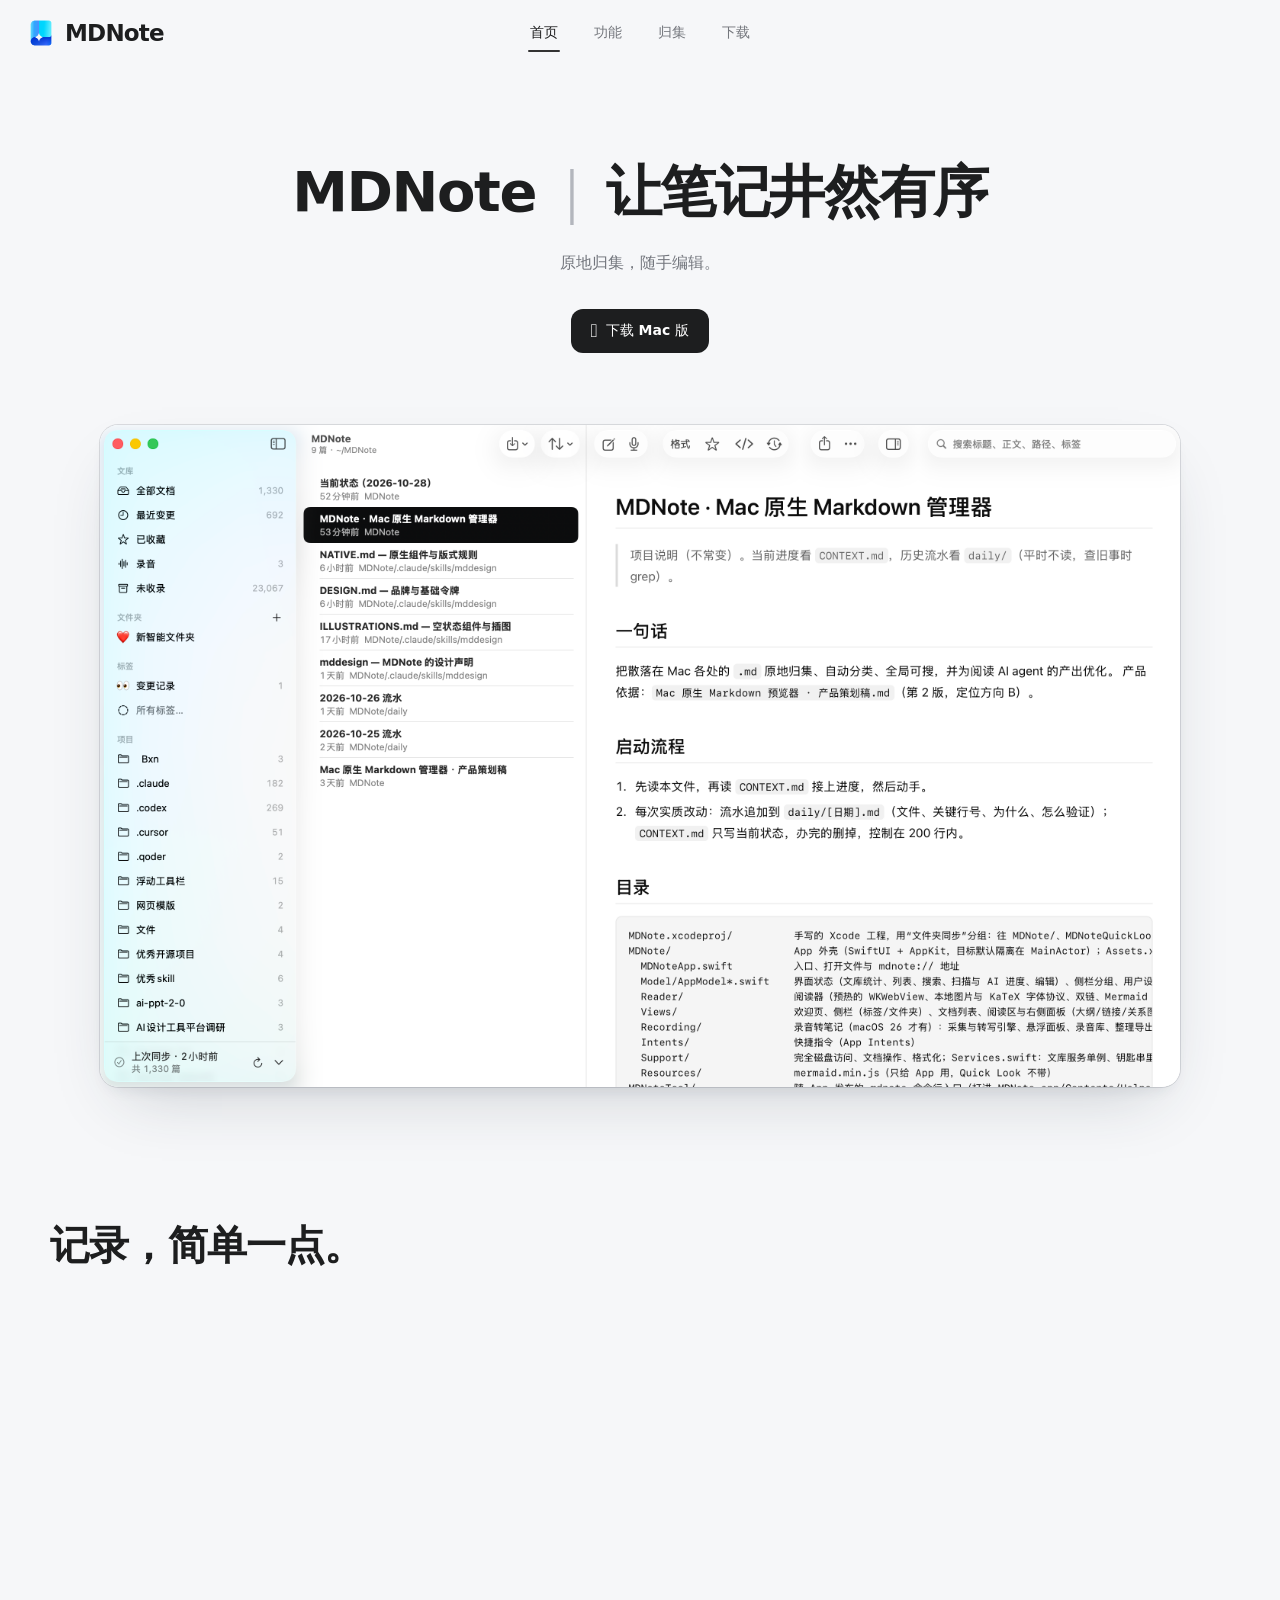
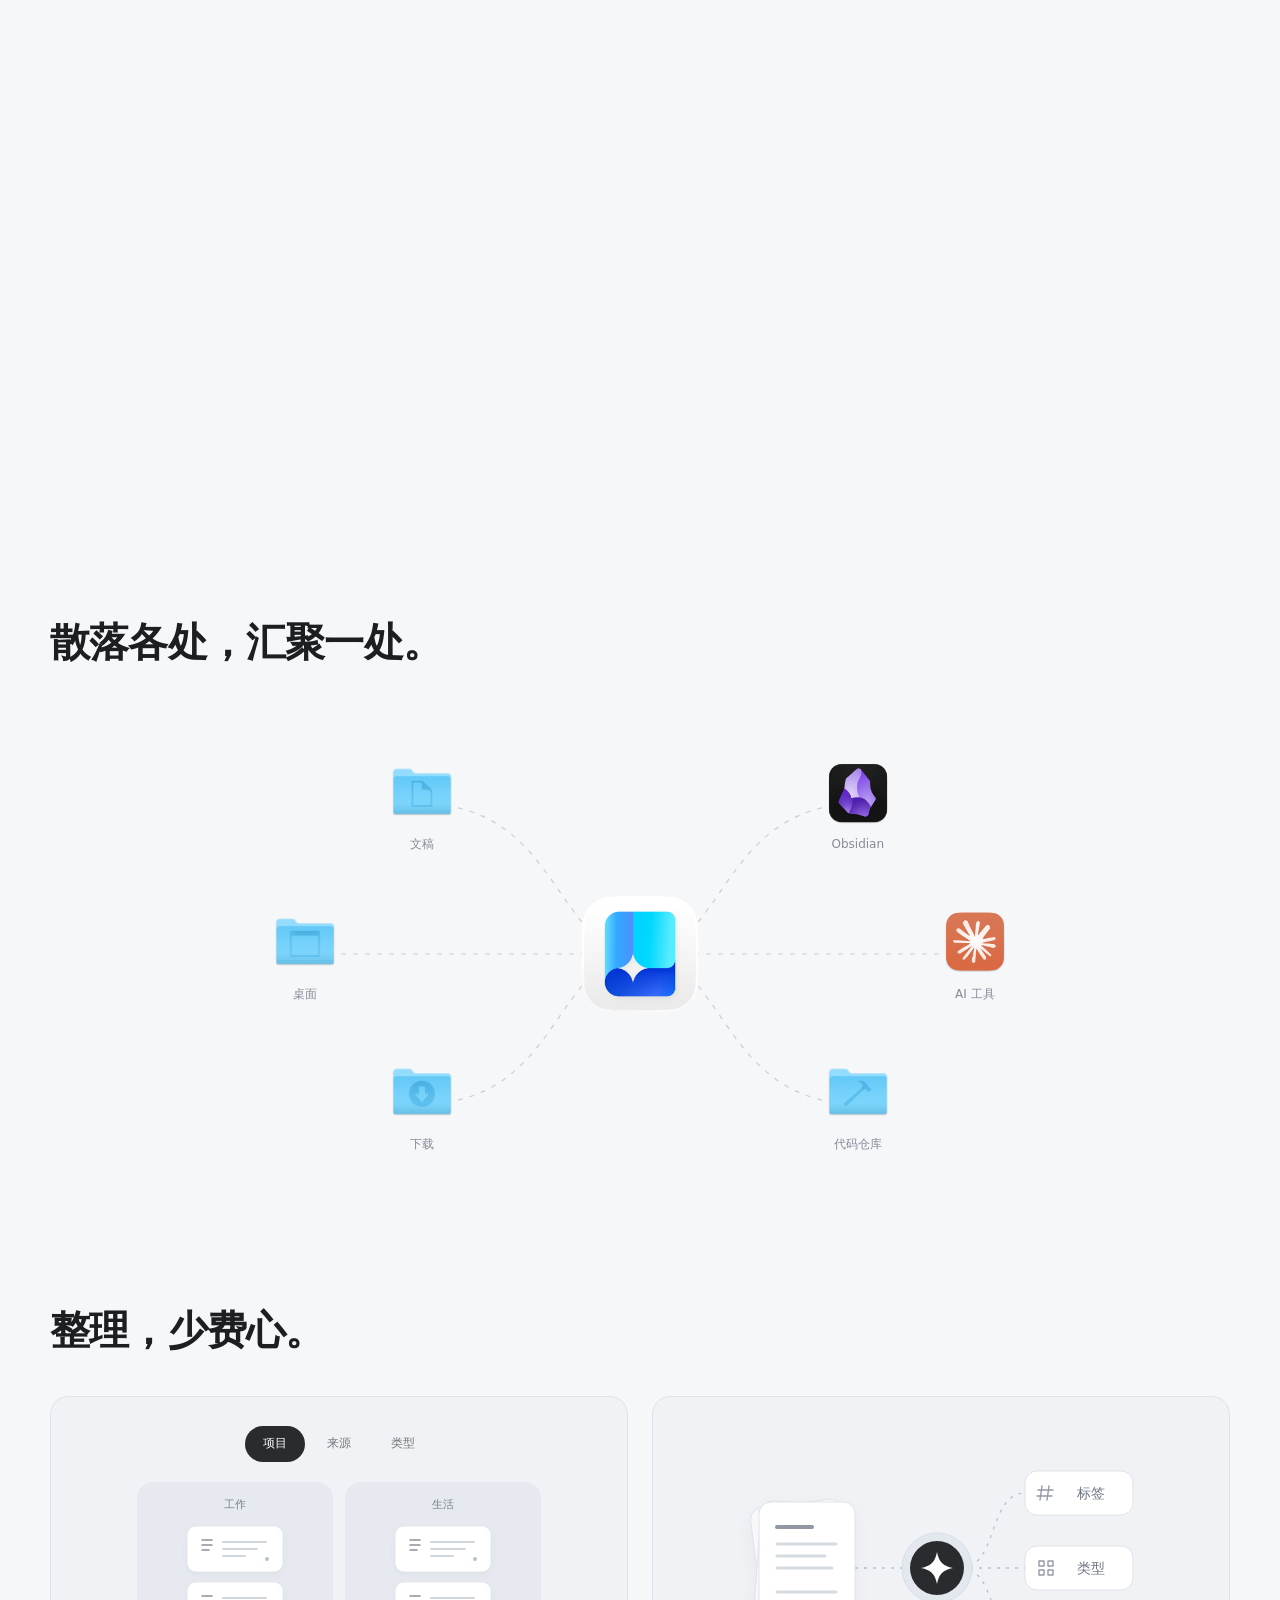
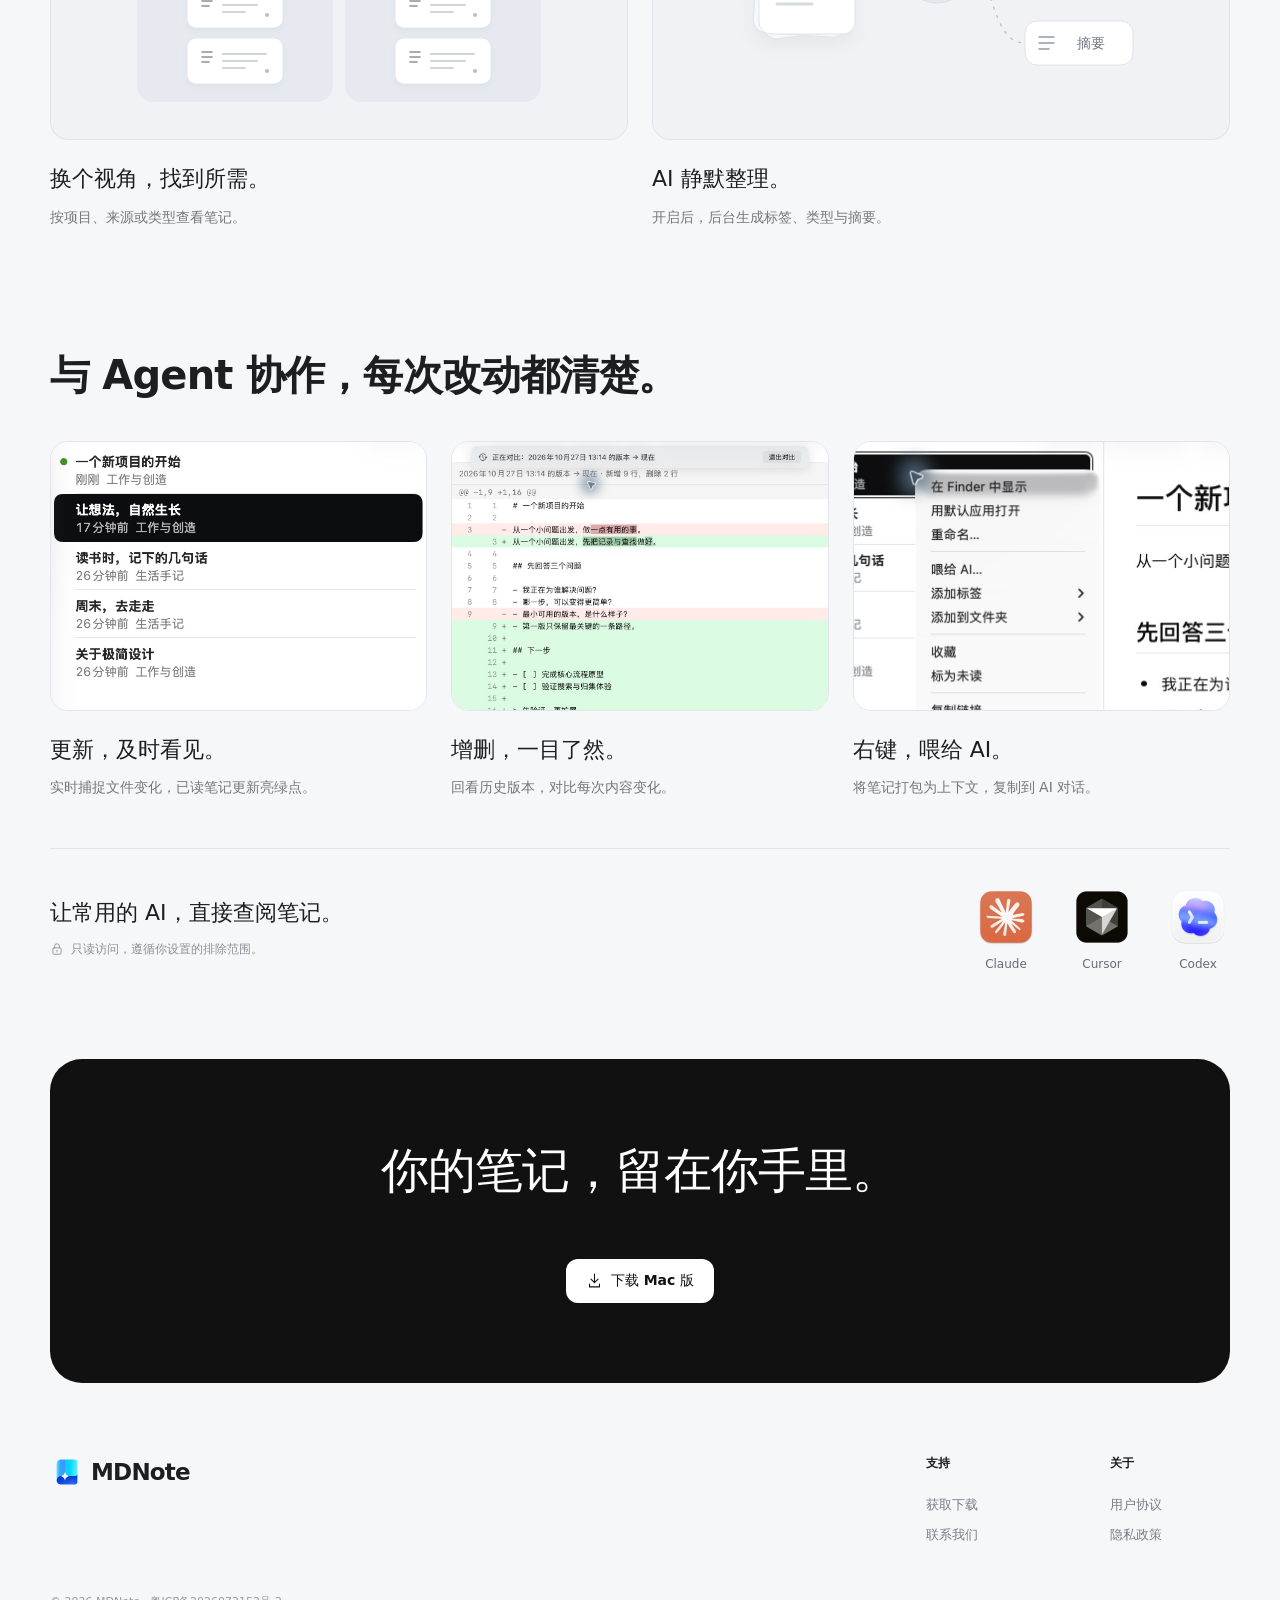
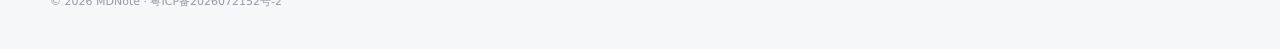
==== index.html @ d54c6c5c "MDNote 官网首版：mdnote.blinkwork.cn 线上文件存档 Co-Authored-By: Claude Opus 5.5 <noreply@anthropic.com>" ====
<!doctype html>
<html lang="zh-CN"><head><meta charset="UTF-8"><meta name="viewport" content="width=device-width, initial-scale=1"><meta name="description" content="为 Mac 而生的 Markdown 笔记。原地归集、直接编辑、本地搜索，让散落的想法在一起。"><meta name="theme-color" content="#fafaf9"><meta name="color-scheme" content="light"><meta property="og:title" content="MDNote — 让笔记井然有序"><meta property="og:description" content="为 Mac 而生的 Markdown 笔记。原地归集、直接编辑、本地搜索，让散落的想法在一起。"><meta property="og:type" content="website"><title>MDNote — 让笔记井然有序</title><link rel="icon" href="assets/logo.png" type="image/png"><link rel="stylesheet" href="styles.css"><script src="app.js" defer></script></head><body><a class="skip-link" href="#main">跳到主要内容</a><header class="header"><nav class="nav" aria-label="主导航"><a class="brand" href="index.html" aria-label="MDNote 首页"><img src="assets/logo.png" alt="" width="36" height="36"><span>MDNote</span></a><div class="nav-links" id="nav-links"><a href="index.html" aria-current="page">首页</a><a href="index.html#features">功能</a><a href="index.html#sources">归集</a><a href="download/index.html" >下载</a></div><div class="nav-end"><button class="menu-button" aria-label="打开导航" aria-expanded="false" aria-controls="nav-links"><svg class="icon " width="20" height="20" viewBox="0 0 24 24" fill="none" stroke="currentColor" stroke-width="1.5" stroke-linecap="round" stroke-linejoin="round" aria-hidden="true"><path d="M5 8h14M5 16h14"/></svg></button></div></nav></header><main id="main">
    <section class="hero">
      <div class="hero-inner">
        <h1><span class="hero-brand">MDNote</span><span class="hero-separator">｜</span><span class="hero-title-line">让笔记井然有序</span></h1>
        <p class="hero-description">原地归集，随手编辑。</p>
        <div class="hero-actions"><a class="button primary" href="download/index.html"><span class="apple-symbol" aria-hidden="true"></span>下载 Mac 版</a></div>
        <div class="demo-wrap" id="product-demo"><div class="app-capture"><img src="assets/screenshots/hero.png" width="2842" height="1742" alt="MDNote 真实应用界面：侧边文库、笔记列表与 Markdown 阅读视图" fetchpriority="high"></div></div>
      </div>
    </section>

    <section class="feature-story" id="features">
      <div class="wrap story-heading"><h2>记录，简单一点。</h2></div>
      <div class="story-pin" id="story-pin">
        <div class="story-stage wrap">
          <div class="story-aside"><div class="story-tabs" aria-label="功能展示">
            <button class="story-tab is-active" data-story="0" aria-pressed="true" aria-controls="story-panel-0"><span class="story-label">随手写，即刻成文</span><span class="story-description"><span>在阅读视图中直接编辑。</span></span></button><button class="story-tab " data-story="1" aria-pressed="false" aria-controls="story-panel-1"><span class="story-label">记得一点，就能找到</span><span class="story-description"><span>关键词与语义搜索，都在本机。</span></span></button><button class="story-tab " data-story="2" aria-pressed="false" aria-controls="story-panel-2"><span class="story-label">Markdown，自在切换</span><span class="story-description"><span>排版与源码，一键切换。</span></span></button>
          </div></div>
          <div class="story-canvas"><div class="story-strip"><div class="story-panel" id="story-panel-0" data-panel="0" role="group" aria-label="随手写，即刻成文示例"><div class="feature-capture capture-reading"><img src="assets/screenshots/reading.jpg" width="2640" height="1640" alt="MDNote 真实阅读与编辑界面，内容为展示笔记" loading="lazy" decoding="async"></div></div><div class="story-panel" id="story-panel-1" data-panel="1" role="group" aria-label="记得一点，就能找到示例"><div class="feature-capture capture-search"><img src="assets/screenshots/search.jpg" width="2640" height="1640" alt="MDNote 真实搜索界面，内容为展示笔记" loading="lazy" decoding="async"></div></div><div class="story-panel" id="story-panel-2" data-panel="2" role="group" aria-label="Markdown，自在切换示例"><div class="feature-capture capture-reading"><img src="assets/screenshots/source.jpg" width="2640" height="1640" alt="MDNote 真实 Markdown 源码界面，内容为展示笔记" loading="lazy" decoding="async"></div></div></div></div>
        </div>
      </div>
    </section>

    <section class="sources-section wrap" id="sources"><h2>散落各处，汇聚一处。</h2>
      <div class="source-map" role="img" aria-label="文稿、桌面、Obsidian 与 AI 工具中的 Markdown，原地归集到 MDNote">
        <svg viewBox="0 0 900 460" fill="none" aria-hidden="true"><g stroke="currentColor" stroke-width="1.2" stroke-dasharray="5 7"><path d="M232 80C370 80 365 230 450 230M232 380C370 380 365 230 450 230M115 230H450M668 80C530 80 535 230 450 230M668 380C530 380 535 230 450 230M785 230H450"/></g></svg>
        <div class="source-center"><img src="assets/app-icon.png" alt="" width="144" height="144"></div>
        <div class="source-node source-a"><div class="source-tile"><img src="assets/sources/documents.png" width="72" height="72" alt="" loading="lazy"></div><span>文稿</span></div>
        <div class="source-node source-b"><div class="source-tile"><img src="assets/sources/desktop.png" width="72" height="72" alt="" loading="lazy"></div><span>桌面</span></div>
        <div class="source-node source-c"><div class="source-tile"><img src="assets/sources/downloads.png" width="72" height="72" alt="" loading="lazy"></div><span>下载</span></div>
        <div class="source-node source-d"><div class="source-tile"><img src="assets/sources/obsidian.png" width="72" height="72" alt="" loading="lazy"></div><span>Obsidian</span></div>
        <div class="source-node source-e"><div class="source-tile"><img src="assets/sources/claude.png" width="72" height="72" alt="" loading="lazy"></div><span>AI 工具</span></div>
        <div class="source-node source-f"><div class="source-tile"><img src="assets/sources/repository.png" width="72" height="72" alt="" loading="lazy"></div><span>代码仓库</span></div>
      </div>
      <section class="organization-section" aria-labelledby="organization-heading">
        <h2 id="organization-heading">整理，少费心。</h2>
        <div class="organization">
        <article class="organization-item">
          <div class="organization-art view-art">
            <div class="view-switch" role="group" aria-label="切换笔记分类示意">
              <button type="button" data-note-view="project" aria-pressed="true" aria-controls="note-view-diagram">项目</button><button type="button" data-note-view="source" aria-pressed="false" aria-controls="note-view-diagram">来源</button><button type="button" data-note-view="type" aria-pressed="false" aria-controls="note-view-diagram">类型</button>
            </div>
            <svg id="note-view-diagram" viewBox="0 0 420 232" role="img" aria-label="同一组六篇笔记，按工作和生活两个项目归类">
              <g class="view-groups" data-groups="project"><rect x="8" y="4" width="196" height="220" rx="16"/><rect x="216" y="4" width="196" height="220" rx="16"/><text x="106" y="30">工作</text><text x="314" y="30">生活</text></g>
              <g class="view-groups" data-groups="source" hidden><rect x="8" y="4" width="128" height="220" rx="16"/><rect x="146" y="4" width="128" height="220" rx="16"/><rect x="284" y="4" width="128" height="220" rx="16"/><text x="72" y="30">文稿</text><text x="210" y="30">Obsidian</text><text x="348" y="30">AI 工具</text></g>
              <g class="view-groups" data-groups="type" hidden><rect x="8" y="4" width="404" height="66" rx="14"/><rect x="8" y="82" width="404" height="66" rx="14"/><rect x="8" y="160" width="404" height="66" rx="14"/><text x="60" y="43">笔记</text><text x="60" y="121">计划</text><text x="60" y="199">清单</text></g>
              <g class="view-note note-tone-0" style="transform:translate(58px,48px)"><rect class="note-paper" width="96" height="46" rx="9"/><path class="note-mark" d="M15 14h10m-10 5h10m-10 5h7"/><path class="note-ink" d="M36 16h43m-43 7h34m-34 7h22"/><circle class="note-dot" cx="80" cy="33" r="2"/></g><g class="view-note note-tone-1" style="transform:translate(58px,104px)"><rect class="note-paper" width="96" height="46" rx="9"/><path class="note-mark" d="M15 14h10m-10 5h10m-10 5h7"/><path class="note-ink" d="M36 16h43m-43 7h34m-34 7h22"/><circle class="note-dot" cx="80" cy="33" r="2"/></g><g class="view-note note-tone-2" style="transform:translate(58px,160px)"><rect class="note-paper" width="96" height="46" rx="9"/><path class="note-mark" d="M15 14h10m-10 5h10m-10 5h7"/><path class="note-ink" d="M36 16h43m-43 7h34m-34 7h22"/><circle class="note-dot" cx="80" cy="33" r="2"/></g><g class="view-note note-tone-0" style="transform:translate(266px,48px)"><rect class="note-paper" width="96" height="46" rx="9"/><path class="note-mark" d="M15 14h10m-10 5h10m-10 5h7"/><path class="note-ink" d="M36 16h43m-43 7h34m-34 7h22"/><circle class="note-dot" cx="80" cy="33" r="2"/></g><g class="view-note note-tone-1" style="transform:translate(266px,104px)"><rect class="note-paper" width="96" height="46" rx="9"/><path class="note-mark" d="M15 14h10m-10 5h10m-10 5h7"/><path class="note-ink" d="M36 16h43m-43 7h34m-34 7h22"/><circle class="note-dot" cx="80" cy="33" r="2"/></g><g class="view-note note-tone-2" style="transform:translate(266px,160px)"><rect class="note-paper" width="96" height="46" rx="9"/><path class="note-mark" d="M15 14h10m-10 5h10m-10 5h7"/><path class="note-ink" d="M36 16h43m-43 7h34m-34 7h22"/><circle class="note-dot" cx="80" cy="33" r="2"/></g>
            </svg>
          </div>
          <h3>换个视角，找到所需。</h3><p>按项目、来源或类型查看笔记。</p>
        </article>
        <article class="organization-item">
          <div class="organization-art sorting-art">
            <svg viewBox="0 0 420 280" role="img" aria-label="笔记经过 AI 整理，生成标签、类型和摘要的示意图">
              <g class="sorting-routes" fill="none"><path d="M124 140H182"/><path d="M230 140C267 140 257 65 294 65M230 140H294M230 140C267 140 257 215 294 215"/></g>
              <g class="sorting-paper"><rect class="paper-back" x="26" y="75" width="92" height="132" rx="12" transform="rotate(-7 72 141)"/><rect class="paper-back" x="26" y="75" width="92" height="132" rx="12" transform="rotate(4 72 141)"/><rect class="paper-front" x="28" y="74" width="96" height="132" rx="12"/><path class="paper-title" d="M46 99h35"/><path class="paper-lines" d="M46 116h59m-59 12h48m-48 12h55m-55 24h59m-59 12h35"/></g>
              <g class="sorting-engine"><circle class="engine-halo" cx="206" cy="140" r="35"/><circle cx="206" cy="140" r="27"/><path d="M206 124c2 10 6 14 16 16-10 2-14 6-16 16-2-10-6-14-16-16 10-2 14-6 16-16Z"/></g>
              <g class="sorting-result result-tags"><rect x="294" y="43" width="108" height="44" rx="12"/><path d="m311 58-2 14m9-14-2 14m-9-10h15m-16 6h15"/><text x="346" y="70">标签</text></g>
              <g class="sorting-result result-type"><rect x="294" y="118" width="108" height="44" rx="12"/><path d="M308 133h5v5h-5Zm9 0h5v5h-5Zm-9 9h5v5h-5Zm9 0h5v5h-5Z"/><text x="346" y="145">类型</text></g>
              <g class="sorting-result result-summary"><rect x="294" y="193" width="108" height="44" rx="12"/><path d="M308 209h15m-15 6h15m-15 6h10"/><text x="346" y="220">摘要</text></g>
            </svg>
          </div>
          <h3>AI 静默整理。</h3><p>开启后，后台生成标签、类型与摘要。</p>
        </article>
        </div>
      </section>
    </section>

    <section class="agent-section wrap" id="connections" aria-labelledby="agent-heading">
      <h2 id="agent-heading">与 Agent 协作，每次改动都清楚。</h2>
      <div class="agent-grid">
        <article><div class="agent-capture agent-updates"><img src="assets/screenshots/updates.jpg" width="2640" height="1640" alt="真实文库：更新的笔记旁显示绿色圆点" loading="lazy"></div><h3>更新，及时看见。</h3><p>实时捕捉文件变化，已读笔记更新亮绿点。</p></article>
        <article><div class="agent-capture agent-changes"><img src="assets/screenshots/changes.jpg" width="2640" height="1640" alt="真实历史对比：新增内容显示绿色，删除内容显示红色" loading="lazy"></div><h3>增删，一目了然。</h3><p>回看历史版本，对比每次内容变化。</p></article>
        <article><div class="agent-capture agent-feed"><img src="assets/screenshots/feed-menu.jpg" width="2640" height="1640" alt="真实笔记右键菜单中的喂给 AI 功能" loading="lazy"></div><h3>右键，喂给 AI。</h3><p>将笔记打包为上下文，复制到 AI 对话。</p></article>
      </div>
      <div class="ai-section">
        <div class="ai-copy"><h3>让常用的 AI，直接查阅笔记。</h3><span class="ai-scope"><svg class="icon " width="20" height="20" viewBox="0 0 24 24" fill="none" stroke="currentColor" stroke-width="1.5" stroke-linecap="round" stroke-linejoin="round" aria-hidden="true"><rect x="5" y="10" width="14" height="11" rx="2"/><path d="M8 10V7a4 4 0 0 1 8 0v3m-4 4v3"/></svg>只读访问，遵循你设置的排除范围。</span></div>
        <ul class="ai-apps" aria-label="支持连接的 AI 工具">
          <li><img src="assets/sources/claude.png" alt="" width="64" height="64" loading="lazy"><span>Claude</span></li>
          <li><img src="assets/sources/cursor.png" alt="" width="64" height="64" loading="lazy"><span>Cursor</span></li>
          <li><img src="assets/sources/codex.png" alt="" width="64" height="64" loading="lazy"><span>Codex</span></li>
        </ul>
      </div>
    </section>

    <section class="cta-section wrap"><div class="cta-card"><h2>你的笔记，留在你手里。</h2><div class="cta-actions"><a class="button light" href="download/index.html"><svg class="icon " width="20" height="20" viewBox="0 0 24 24" fill="none" stroke="currentColor" stroke-width="1.5" stroke-linecap="round" stroke-linejoin="round" aria-hidden="true"><path d="M12 3v12m-5-5 5 5 5-5M5 17v4h14v-4"/></svg>下载 Mac 版</a></div></div></section>
  </main><footer class="footer wrap"><div class="footer-top"><a class="brand" href="index.html" aria-label="MDNote 首页"><img src="assets/logo.png" alt="" width="36" height="36"><span>MDNote</span></a><div class="footer-columns"><div><h3>支持</h3><a href="download/index.html">获取下载</a><a href="mailto:arise130315@gmail.com">联系我们</a></div><div><h3>关于</h3><a href="terms/index.html">用户协议</a><a href="privacy/index.html">隐私政策</a></div></div></div><div class="footer-bottom">© 2026 MDNote · <a href="https://beian.miit.gov.cn/" target="_blank" rel="noopener noreferrer">粤ICP备2026072152号-2</a></div></footer></body></html>
---- styles.css ----
:root {
  --page: #f6f7f9;
  --surface: #fff;
  --ink: #1d1e1f;
  --muted: #75777c;
  --line: #e2e4e8;
  --ease: cubic-bezier(.2, 0, 0, 1);
  --container: 1180px;
  --section-gap: 120px;
  --white: #fff;
  --gray: #75777c;
  --soft: #f3f4f6;
  --fill: #edf0f4;
}
* { box-sizing: border-box; }
html { scroll-behavior: smooth; scroll-padding-top: 110px; -webkit-text-size-adjust: 100%; }
body { margin: 0; background: var(--page); color: var(--ink); font-family: system-ui, -apple-system, 'PingFang SC', 'Microsoft YaHei', sans-serif; -webkit-font-smoothing: antialiased; }
button, input { font: inherit; }
button, a { -webkit-tap-highlight-color: transparent; touch-action: manipulation; }
button { color: inherit; border: 0; cursor: pointer; }
a { color: inherit; text-decoration: none; }
p, h1, h2, h3, h4 { margin: 0; }
p { line-height: 1.75; }
h1, h2, h3, h4 { font-weight: 600; }
img, svg { vertical-align: middle; }
img { max-width: 100%; }
[hidden] { display: none !important; }
::selection { background: #dce2e9; }
:focus-visible { outline: 2px solid #69727f; outline-offset: 5px; }
.wrap { width: min(var(--container), calc(100% - 48px)); margin-inline: auto; }
.icon { flex-shrink: 0; }
.button { display: inline-flex; align-items: center; justify-content: center; gap: 8px; min-height: 44px; padding: 0 19px; border: 1px solid transparent; border-radius: 12px; font-size: 14px; font-weight: 550; transition: background .2s, box-shadow .3s, transform .3s var(--ease); }
.button .icon { width: 17px; height: 17px; }
.apple-symbol { font-family: 'Helvetica Neue', -apple-system, sans-serif; font-size: 1.35em; font-weight: 400; line-height: 1; }
.button:hover { transform: translateY(-2px); }
.button:active { transform: translateY(0) scale(.98); }
.button.primary { background: var(--ink); color: var(--surface); }
.button.primary:hover { background: #36383b; box-shadow: 0 5px 12px #20212412; }
.button.secondary { background: #fff9; border-color: #d9dce1; color: var(--ink); }
.button.secondary:hover { background: #fff; }
.button.light { background: #fff; color: #111; }
.button.outline { border-color: #ffffff42; color: #fff; background: transparent; }
.button.outline:hover { background: #ffffff12; }
.button:disabled { background: #dfe1e5; color: #686c73; cursor: not-allowed; transform: none; box-shadow: none; }
.skip-link { position: fixed; top: -80px; left: 16px; padding: 12px 20px; background: #111; color: #fff; z-index: 200; border-radius: 8px; }
.skip-link:focus { top: 12px; }
.header { position: fixed; top: 0; left: 0; right: 0; z-index: 100; padding: 16px 24px; transition: top .6s var(--ease), left .6s var(--ease), right .6s var(--ease), padding .6s var(--ease), border-radius .6s var(--ease), background .6s, box-shadow .6s; }
.header.scrolled { top: 12px; left: max(24px, calc((100% - 1180px) / 2)); right: max(24px, calc((100% - 1180px) / 2)); padding: 10px 10px 10px 16px; border-radius: 20px; background: #ffffffb3; backdrop-filter: blur(18px); -webkit-backdrop-filter: blur(18px); box-shadow: 0 0 0 1px #fff, 0 6px 24px #20242b0d, inset 0 1px 1px #ffffff80; }
.nav { display: grid; grid-template-columns: 1fr auto 1fr; align-items: center; width: 100%; gap: 20px; }
.brand { display: inline-flex; align-items: center; gap: 7px; justify-self: start; font-size: 23px; font-weight: 650; letter-spacing: -.8px; white-space: nowrap; }
.brand img { width: 34px; height: 34px; }
.nav-links { display: flex; align-items: center; gap: 32px; }
.nav-links a { height: 32px; padding: 0 2px; display: flex; align-items: center; position: relative; font-size: 14px; color: #74777d; font-weight: 550; }
.nav-links a:after { content: ''; position: absolute; bottom: -3px; left: 0; right: 0; height: 2px; border-radius: 2px; background: #333; transform: scaleX(0); transform-origin: left; transition: transform .25s var(--ease); }
.nav-links a:hover, .nav-links a[aria-current] { color: var(--ink); }
.nav-links a:hover:after, .nav-links a[aria-current]:after { transform: scaleX(1); }
.nav-end { display: flex; align-items: center; justify-self: end; gap: 12px; }
.menu-button { display: none; width: 36px; height: 36px; align-items: center; justify-content: center; background: transparent; border: 1px solid var(--line); border-radius: 10px; }
.hero { padding: clamp(148px, 12.5vw, 180px) 24px 64px; text-align: center; }
.hero-inner { max-width: var(--container); margin-inline: auto; }
.hero h1 { font-size: clamp(31px, 4.5vw, 56px); line-height: 1.16; letter-spacing: -.025em; font-weight: 600; }
.hero-separator { color: #b3b6bd; font-weight: 300; margin: 0 8px; }
.hero-description { font-size: 16px; color: #73767d; margin-top: 24px; }
.hero-actions { display: flex; align-items: center; justify-content: center; gap: 12px; margin-top: 32px; }
.demo-wrap { width: min(1080px, 100%); margin: clamp(40px, 5.6vw, 80px) auto 0; text-align: left; }
/* Smaller proportional corners; a 1px bleed hides the screenshot's edge pixels. */
.app-capture { position: relative; aspect-ratio: 2842 / 1742; overflow: hidden; border-radius: 1.7% / 2.77%; background: #fff; box-shadow: 0 0 0 1px #26303e24, 0 8px 18px -10px #26303e24, 0 28px 64px -24px #26303e38; }
.app-capture img { display: block; position: absolute; inset: -1px; width: calc(100% + 2px); max-width: none; height: calc(100% + 2px); object-fit: cover; }
.feature-capture { width: 100%; height: 100%; overflow: hidden; position: relative; background: #fff; }
.feature-capture img { display: block; position: absolute; height: auto; max-width: none; }
/* Crop past the native dividers and toolbar remnants; keep the website's single border. */
.capture-reading img { width: 197%; left: -95.5%; top: 0; transform: translateY(-8.5%); }
.capture-search img { width: 125%; left: -24%; top: 0; transform: translateY(-.25%); }
/* Reference: left feature selectors, right pinned vertical filmstrip. */
.feature-story { padding-top: 48px; }
.story-heading { padding-top: 20px; }
.story-heading h2, .sources-section h2, .agent-section>h2 { font-size: clamp(28px, 4.4vw, 40px); letter-spacing: -.02em; font-weight: 600; line-height: 1.3; }
.story-pin { height: 300vh; margin-top: -64px; }
.story-stage { position: sticky; top: 0; height: 100vh; display: grid; grid-template-columns: minmax(280px, 34%) 1fr; gap: clamp(32px, 5vw, 72px); padding-top: clamp(104px, 13vh, 132px); padding-bottom: 40px; align-items: start; }
.story-tabs { display: flex; flex-direction: column; }
.story-tab { display: block; background: transparent; text-align: left; padding: 22px 0; border-bottom: 1px solid var(--line); }
.story-tab:last-child { border-bottom: 0; }
.story-label { display: block; font-size: clamp(21px, 2.2vw, 26px); font-weight: 400; line-height: 1.35; letter-spacing: -.01em; color: #9b9da3; transition: color .35s; }
.story-tab:hover .story-label { color: #666a71; }
.story-tab.is-active .story-label { color: var(--ink); }
.story-description { display: grid; grid-template-rows: 0fr; opacity: 0; margin-top: 0; transition: grid-template-rows .45s var(--ease), opacity .35s, margin-top .45s var(--ease); }
.story-description>span { overflow: hidden; font-size: clamp(14px, 1.4vw, 17px); line-height: 1.6; color: #757980; }
.story-tab.is-active .story-description { grid-template-rows: 1fr; opacity: 1; margin-top: 12px; }
.story-canvas { height: calc(100vh - clamp(104px, 13vh, 132px) + 8px); margin-top: -48px; padding-top: 48px; overflow: hidden; mask-image: linear-gradient(180deg, transparent, #000 46px, #000 calc(100% - 46px), transparent); -webkit-mask-image: linear-gradient(180deg, transparent, #000 46px, #000 calc(100% - 46px), transparent); }
.story-strip { display: flex; flex-direction: column; gap: 32px; will-change: transform; }
.story-panel { width: 100%; aspect-ratio: 1440 / 1000; background: #eeeff2; border: 1px solid #dfe2e8; border-radius: 20px; flex-shrink: 0; overflow: hidden; transform-origin: 100% 50%; }
/* Same centered hub composition as the reference, with MDNote's actual sources. */
.sources-section { padding-top: 24px; padding-bottom: 0; }
@media(min-width:781px) { .sources-section { margin-top: var(--story-tail-gap, 0px); } }
.source-map { max-width: 900px; aspect-ratio: 900 / 460; margin: 56px auto 0; position: relative; color: #c9ced6; }
.source-map>svg { width: 100%; height: 100%; position: absolute; inset: 0; }
.source-center { position: absolute; top: 50%; left: 50%; transform: translate(-50%, -50%); }
.source-center img { width: 144px; height: 144px; }
.source-node { position: absolute; transform: translate(-50%, -50%); text-align: center; color: #858b96; }
.source-tile { width: 72px; height: 72px; display: flex; align-items: center; justify-content: center; }
.source-tile img { display: block; width: 100%; height: 100%; object-fit: contain; transition: transform .4s var(--ease); }
.source-node:is(.source-a,.source-b,.source-c,.source-f) .source-tile img { width: 86%; height: 86%; }
.source-node:hover .source-tile img { transform: translateY(-5px); }
.source-node>span { display: block; font-size: 12px; margin-top: 8px; }
.source-a { left: 25.8%; top: 17.4%; }.source-b { left: 12.8%; top: 50%; }.source-c { left: 25.8%; top: 82.6%; }.source-d { left: 74.2%; top: 17.4%; }.source-e { left: 87.2%; top: 50%; }.source-f { left: 74.2%; top: 82.6%; }
.organization-section { margin-top: var(--section-gap); }
.organization { display: grid; grid-template-columns: 1fr 1fr; gap: 24px; margin-top: 40px; }
.organization h3, .agent-grid h3, .ai-copy h3 { font-size: 22px; font-weight: 500; line-height: 1.4; }
.organization p, .agent-grid p { color: var(--muted); font-size: 14px; margin-top: 10px; }
.organization-item { min-width: 0; }
.organization-art { display: flex; flex-direction: column; align-items: center; justify-content: center; width: 100%; height: 344px; padding: 24px; margin-bottom: 24px; border: 1px solid #dfe3e9; border-radius: 18px; background: #f0f2f5; overflow: hidden; }
.organization-art svg { display: block; width: 100%; max-width: 420px; flex-shrink: 0; overflow: visible; }
.view-switch { display: flex; justify-content: center; gap: 4px; margin-bottom: 16px; }
.view-switch button { padding: 7px 18px; min-height: 36px; border-radius: 20px; background: transparent; color: var(--muted); font-size: 12px; transition: background .25s, color .25s; }
.view-switch button:hover { background: #e9ebef; color: var(--ink); }
.view-switch button[aria-pressed="true"] { background: #292b2f; color: #fff; }
.view-art>svg { height: 232px; }
.view-groups rect { fill: #e6eaf0; }
.view-groups text { fill: #76808e; text-anchor: middle; font-size: 11px; }
.view-note { filter: drop-shadow(0 3px 3px #26303e09); transition: transform .65s var(--ease); }
.note-paper { fill: #fff; stroke: #e0e3e8; stroke-width: .8; }
.note-mark { stroke: #8a919b; stroke-width: 1.6; stroke-linecap: round; }
.note-ink { stroke: #d1d5dc; stroke-width: 2; stroke-linecap: round; }
.note-dot { fill: #b3c6be; }.note-tone-1 .note-dot { fill: #c1bccd; }.note-tone-2 .note-dot { fill: #b4bfce; }
.sorting-art { display: flex; align-items: center; }
.sorting-art svg { max-height: 292px; }
.sorting-routes { stroke: #b7c0cd; stroke-width: 1.3; stroke-dasharray: 3 6; }
.sorting-paper { filter: drop-shadow(0 8px 8px #2026320d); }
.paper-back { fill: #f7f8fa; stroke: #dfe3e8; }.paper-front { fill: #fff; stroke: #e0e3e8; }
.paper-title { stroke: #9198a2; stroke-width: 4; stroke-linecap: round; }
.paper-lines { stroke: #d6dbe1; stroke-width: 3; stroke-linecap: round; }
.sorting-engine circle { fill: #292b2f; }.sorting-engine .engine-halo { fill: #e3e8ef; stroke: #d7dee8; }.sorting-engine path { fill: #fff; }
.sorting-result rect { fill: #fff; stroke: #e0e3e8; }.sorting-result path { fill: none; stroke: #929aa5; stroke-width: 1.4; stroke-linecap: round; stroke-linejoin: round; }.sorting-result text { fill: #6e7682; font-size: 14px; }
.organization.is-visible .sorting-routes { animation: sorting-flow 1.8s linear 2; }
.organization.is-visible .sorting-result { animation: sorting-appear .8s var(--ease) both; }
.organization.is-visible .result-type { animation-delay: .15s; }.organization.is-visible .result-summary { animation-delay: .3s; }
@keyframes sorting-flow { to { stroke-dashoffset: -36; } }
@keyframes sorting-appear { from { opacity: .25; transform: translateX(-8px); } to { opacity: 1; transform: translateX(0); } }
@media(max-width:780px) { :root { --section-gap: 80px; }.organization { grid-template-columns: 1fr; }.organization-art { height: 320px; }.view-art>svg { height: 220px; }.view-switch button { padding-inline: 14px; }.sorting-art svg { max-height: 272px; } }
@media(max-width:500px) { .organization-art { height: 280px; padding: 18px; margin-bottom: 18px; }.view-art>svg { height: 190px; }.sorting-art svg { max-height: 244px; }.view-switch { margin-bottom: 12px; } }
.agent-section { padding-block: var(--section-gap) 88px; }
.agent-grid { display: grid; grid-template-columns: repeat(3, minmax(0,1fr)); gap: 24px; margin-top: 40px; }
.agent-capture { position: relative; overflow: hidden; aspect-ratio: 1.4; border: 1px solid var(--line); border-radius: 18px; background: #fff; margin-bottom: 24px; }
.agent-capture img { position: absolute; max-width: none; height: auto; }
.agent-updates img { width: 360%; left: -69.6%; top: 0; transform: translateY(-7.1%); }
.agent-changes img { width: 212%; left: -106.5%; top: 0; transform: translateY(-6.7%); }
.agent-feed img { width: 350%; left: -100%; top: 0; transform: translateY(-6.4%); }
.ai-section { display: flex; justify-content: space-between; align-items: center; gap: 48px; border-top: 1px solid var(--line); margin-top: 48px; padding-top: 36px; }
.ai-scope { display: flex; align-items: center; gap: 7px; color: #8a9099; font-size: 12px; margin-top: 12px; }
.ai-scope .icon { width: 14px; height: 14px; }
.ai-apps { display: flex; align-items: center; gap: 32px; list-style: none; padding: 0; margin: 0; }
.ai-apps li { text-align: center; min-width: 0; }
.ai-apps img { display: block; width: 64px; height: 64px; object-fit: contain; transition: transform .4s var(--ease); }
.ai-apps li:hover img { transform: translateY(-5px); }
.ai-apps span { display: block; margin-top: 8px; font-size: 12px; color: #656c77; }
@media(max-width:780px) { .organization { gap: 36px; margin-top: 28px; }.organization h3, .agent-grid h3, .ai-copy h3 { font-size: 20px; }.agent-grid { grid-template-columns: 1fr; gap: 36px; margin-top: 28px; }.agent-capture { aspect-ratio: 1.8; margin-bottom: 18px; }.agent-section { padding-block: var(--section-gap) 64px; }.ai-section { align-items: flex-start; flex-direction: column; gap: 28px; }.ai-apps { gap: 32px; } }
@media(max-width:500px) { .organization { grid-template-columns: 1fr; gap: 28px; }.organization p, .agent-grid p { font-size: 13px; }.agent-section>h2 { max-width: 300px; }.agent-capture { aspect-ratio: 1.4; }.ai-scope { font-size: 11px; } }
.cta-section { padding-bottom: 0; }
.cta-card { background: #111; border-radius: 32px; padding: 80px 24px; text-align: center; color: #fff; }
.cta-card h2 { font-size: clamp(26px, 4vw, 48px); font-weight: 400; letter-spacing: -.02em; }
.cta-actions { display: flex; align-items: center; justify-content: center; gap: 12px; margin-top: 56px; }
.footer { padding-top: 72px; padding-bottom: 40px; }
.footer-top { display: flex; justify-content: space-between; align-items: flex-start; gap: 48px; }
.footer-columns { display: grid; grid-template-columns: repeat(2, minmax(120px, 1fr)); gap: 64px; }
.footer-columns h3 { font-size: 12px; font-weight: 600; margin-bottom: 18px; }
.footer-columns a { display: block; font-size: 13px; color: #777e89; padding: 6px 0; }
.footer-columns a:hover { color: var(--ink); }
.footer-bottom { font-size: 11px; color: #949aa4; margin-top: 44px; }
/* Download and legal pages share the reference's spacing and type scale. */
.download-page { padding-top: 148px; padding-bottom: 40px; }
.download-page>h1 { text-align: center; font-size: clamp(32px, 5.2vw, 56px); font-weight: 500; letter-spacing: -.02em; }
.download-panel { max-width: 1060px; margin: 64px auto 0; padding: 56px 24px; background: #eeeff2; border: 1px solid #e5e7eb; border-radius: 32px; text-align: center; }
.download-product img { width: 96px; height: 96px; border-radius: 22px; }
.download-product h2 { font-size: 28px; font-weight: 500; margin-top: 20px; letter-spacing: -.5px; }
.download-product p { font-size: 13px; color: #868d99; margin-top: 12px; }
.download-panel>.button { margin-top: 32px; min-width: 190px; }
.download-legal { display: flex; justify-content: center; gap: 12px; font-size: 11px; color: #9199a6; margin-top: 24px; }
.download-legal a:hover { color: #404853; }
.download-info, .faq-section { max-width: 1060px; margin: 72px auto 0; display: grid; grid-template-columns: 1fr 1.6fr; gap: 72px; }
.download-info h2, .faq-section h2 { font-size: 28px; font-weight: 500; }
.download-info dl { margin: 0; }
.download-info dl>div { display: flex; justify-content: space-between; gap: 24px; padding: 18px 0; font-size: 13px; border-bottom: 1px solid var(--line); }
.download-info dl>div:first-child { padding-top: 0; }
.download-info dt { color: #7b8492; }.download-info dd { margin: 0; text-align: right; color: #565e6b; }
.faq-list details { border-bottom: 1px solid var(--line); }
.faq-list summary { display: flex; align-items: center; justify-content: space-between; gap: 20px; list-style: none; cursor: pointer; padding: 20px 0; min-height: 64px; font-size: 14px; }
.faq-list details:first-child summary { padding-top: 0; min-height: 44px; }
.faq-list summary::-webkit-details-marker { display: none; }
.faq-plus { display: flex; color: #8d96a4; transition: transform .3s var(--ease); }.faq-plus .icon { width: 17px; height: 17px; }
.faq-list details[open] .faq-plus { transform: rotate(45deg); }
.faq-answer { padding: 0 24px 20px 0; font-size: 12px; line-height: 1.9; color: #7c8796; animation: note-in .3s var(--ease); }
.legal-page { padding-top: 112px; }
.back-link { display: inline-flex; align-items: center; min-height: 44px; font-size: 12px; color: #7e8796; }
.legal-heading { padding: 30px 0; }
.legal-heading h1 { font-size: 48px; font-weight: 500; letter-spacing: -.02em; }
.legal-meta { display: flex; gap: 24px; font-size: 11px; color: #8a94a3; margin-top: 22px; }
.legal-notice { padding: 18px 22px; display: flex; align-items: baseline; gap: 20px; background: #eceff3; border: 1px solid #e1e6ed; border-radius: 12px; margin-bottom: 48px; font-size: 12px; color: #7c8899; }
.legal-notice strong { white-space: nowrap; font-weight: 550; color: #586678; }
.legal-layout { display: grid; grid-template-columns: 240px 1fr; gap: 72px; padding-bottom: 72px; }
.legal-toc { position: sticky; top: 112px; align-self: start; }.legal-toc>span { font-size: 11px; color: #8d98a8; }
.legal-toc nav { display: flex; flex-direction: column; gap: 4px; margin-top: 16px; }
.legal-toc a { display: flex; align-items: center; gap: 10px; padding: 7px 0; font-size: 12px; color: #7a889c; }
.legal-toc a span { font: 10px ui-monospace,monospace; color: #a3adbc; }
.legal-toc a:hover, .legal-toc a.active { color: #232c39; }
.print-button { display: flex; align-items: center; gap: 8px; background: transparent; border-top: 1px solid var(--line); width: 100%; padding: 22px 0; margin-top: 20px; font-size: 12px; color: #728399; }
.print-button .icon { width: 14px; height: 14px; }
.legal-content { min-width: 0; }.legal-content section { scroll-margin-top: 112px; margin-bottom: 40px; }
.legal-content h2 { font-size: 22px; display: flex; gap: 14px; align-items: baseline; font-weight: 550; margin-bottom: 20px; }
.legal-content h2>span { font: 10px ui-monospace,monospace; color: #a4afbf; }
.legal-content p { font-size: 13px; line-height: 2; color: #65748a; margin-bottom: 16px; overflow-wrap: anywhere; }
.legal-content strong { color: #354459; font-weight: 600; }.legal-content a { color: #4c627e; text-decoration: underline; text-underline-offset: 3px; }
.legal-content code { font: 11px ui-monospace,monospace; background: #e8edf4; padding: 3px 5px; border-radius: 4px; }
.legal-ending { font-size: 12px; color: #7a8ba3; padding-top: 28px; border-top: 1px solid var(--line); line-height: 2; }.legal-ending>a:last-child { display: flex; align-items: center; gap: 8px; margin-top: 14px; text-decoration: none; }.legal-ending .icon { width: 14px; height: 14px; }
.not-found { text-align: center; padding: 180px 0; }.not-found h1 { font-size: 36px; margin: 20px 0 30px; }
.sr-only { position: absolute; width: 1px; height: 1px; padding: 0; margin: -1px; overflow: hidden; clip: rect(0,0,0,0); white-space: nowrap; border: 0; }
@media(min-width:781px) and (max-height:720px) {.story-panel { max-height: calc(100vh - 150px); } }
@media(min-width:781px) and (max-width:1100px) { .story-panel { min-height: 380px; } }
@media(min-width:501px) and (max-width:780px) { .story-panel { min-height: 420px; } }
@media(max-width:500px) { .story-panel { min-height: 300px; } }
@media(max-width:1100px) {.legal-layout { grid-template-columns: 210px 1fr; gap: 40px; } }
@media(max-width:780px) {
  .header { padding: 16px 24px; }.nav { display: flex; gap: 16px; }.nav-end { margin-left: auto; }.nav-links { display: none; position: absolute; top: calc(100% + 8px); left: 0; right: 0; background: #fffffff5; backdrop-filter: blur(18px); border: 1px solid #fff; border-radius: 20px; padding: 16px 24px; box-shadow: 0 12px 30px #26344b14; }.nav-links.is-open { display: flex; flex-direction: column; align-items: stretch; gap: 0; }.nav-links a { height: 48px; }.nav-links a:after { display: none; }.menu-button { display: flex; }.brand { font-size: 21px; }.brand img { width: 32px; height: 32px; }
  .hero { padding-top: 132px; padding-bottom: 40px; }.hero h1 { font-size: min(36px, calc((100vw - 48px) / 9.5)); line-height: 1.32; }.hero-brand { display: block; font-size: 1.25em; margin-bottom: 4px; }.hero-separator { display: none; }.hero-title-line { display: block; }.hero-description { margin-top: 20px; font-size: 14px; }.hero-actions { margin-top: 28px; }.demo-wrap { margin-top: 40px; }
  .feature-story { padding-top: 40px; }.story-heading { padding-top: 0; margin-bottom: 24px; }.story-heading h2, .sources-section h2, .agent-section>h2 { font-size: 30px; }.story-pin { height: auto !important; margin-top: 0; }.story-stage { position: static; height: auto; display: grid; grid-template-columns: 1fr; gap: 12px; padding-top: 0; padding-bottom: 0; }.story-aside, .story-tabs, .story-canvas, .story-strip { display: contents; }.story-tab { padding: 16px 0; border: none; cursor: default; }.story-tab[data-story='0'] { order: 1; }.story-panel[data-panel='0'] { order: 2; }.story-tab[data-story='1'] { order: 3; margin-top: 32px; }.story-panel[data-panel='1'] { order: 4; }.story-tab[data-story='2'] { order: 5; margin-top: 32px; }.story-panel[data-panel='2'] { order: 6; }.story-label { font-size: 22px; color: var(--ink); }.story-description, .story-tab.is-active .story-description { grid-template-rows: 1fr; opacity: 1; margin-top: 10px; }.story-description>span { font-size: 15px; }.story-panel { border-radius: 16px; }
  .sources-section { padding-top: 80px; padding-bottom: 0; }.source-map { margin-top: 40px; }.source-center img { width: 112px; height: 112px; }.source-tile { width: 60px; height: 60px; }.source-node>span { font-size: 11px; margin-top: 10px; }
  .cta-card { border-radius: 24px; padding: 52px 24px; }.cta-card h2 { font-size: clamp(22px, calc((100vw - 96px) / 10), 36px); }.cta-actions { margin-top: 36px; }.footer { padding-top: 56px; }.footer-columns { gap: 32px; grid-template-columns: repeat(2, 100px); }.footer-top { gap: 24px; }.footer .brand { font-size: 21px; }
  .download-page { padding-top: 120px; }.download-panel { margin-top: 48px; border-radius: 24px; padding-block: 44px; }.download-info, .faq-section { gap: 32px; grid-template-columns: 1fr 1.6fr; margin-top: 56px; }.download-info h2, .faq-section h2 { font-size: 24px; }.download-info dl>div { font-size: 12px; }.legal-layout { grid-template-columns: 180px 1fr; gap: 28px; }.legal-toc a { font-size: 10px; }.legal-content h2 { font-size: 19px; }.legal-content p { font-size: 12px; }.legal-heading h1 { font-size: 42px; }.legal-notice { font-size: 11px; }
}
@media(max-width:500px) {
  .header { padding: 16px 20px; }.header.scrolled { left: 16px; right: 16px; padding-left: 12px; }.nav { gap: 8px; }.brand { font-size: 19px; gap: 4px; }.brand img { width: 29px; height: 29px; }.nav-end { gap: 8px; }.menu-button { width: 34px; height: 34px; }.hero { padding-top: 124px; }.hero h1 { font-size: min(31px, calc((100vw - 48px) / 9.5)); }.hero-description { font-size: 13px; }.hero-actions .button { font-size: 12px; min-height: 42px; padding-inline: 16px; }.hero-actions .icon { width: 15px; height: 15px; }
  .story-heading h2, .sources-section h2, .agent-section>h2 { font-size: 27px; }.story-label { font-size: 21px; }.story-description>span { font-size: 13px; }.story-panel { aspect-ratio: 1440/1100; border-radius: 14px; }
  .sources-section { padding-top: 80px; padding-bottom: 0; }.source-map { margin-top: 32px; aspect-ratio: 900/570; }.source-map>svg { top: 0; }.source-center img { width: 82px; height: 82px; }.source-tile { width: 48px; height: 48px; }.source-node>span { font-size: 9px; margin-top: 7px; }.source-a { left: 24%; top: 20%; }.source-b { left: 9%; }.source-c { left: 24%; top: 80%; }.source-d { left: 76%; top: 20%; }.source-e { left: 91%; }.source-f { left: 76%; top: 80%; }
  .cta-card { padding: 48px 20px; }.cta-card h2 { font-size: min(27px, calc((100vw - 88px) / 11)); }.cta-actions { gap: 10px; margin-top: 32px; flex-wrap: wrap; }.cta-actions .button { font-size: 12px; min-height: 42px; padding-inline: 15px; }.cta-actions .icon { width: 14px; height: 14px; }.footer-top { flex-direction: column; gap: 32px; }.footer-columns { width: 100%; gap: 32px; grid-template-columns: 1fr 1fr; }.footer-columns h3 { margin-bottom: 12px; }.footer-columns a { font-size: 12px; padding-block: 8px; }.footer-bottom { margin-top: 32px; font-size: 10px; }
  .download-page { padding-top: 124px; }.download-page>h1 { font-size: 36px; }.download-panel { margin-top: 40px; padding: 40px 20px; }.download-product img { width: 80px; height: 80px; border-radius: 18px; }.download-product h2 { font-size: 24px; }.download-product p { font-size: 12px; }.download-info, .faq-section { grid-template-columns: 1fr; gap: 26px; margin-top: 48px; }.download-info h2, .faq-section h2 { font-size: 25px; }.download-info dl>div { font-size: 11px; }.faq-list summary { font-size: 12px; }.faq-answer { font-size: 11px; }
  .legal-page { padding-top: 96px; }.legal-heading { padding: 24px 0; }.legal-heading h1 { font-size: 36px; }.legal-meta { font-size: 9px; gap: 18px; }.legal-notice { display: block; padding: 16px; font-size: 10px; margin-bottom: 30px; }.legal-notice p { margin-top: 6px; }.legal-layout { display: block; padding-bottom: 36px; }.legal-toc { position: static; margin-bottom: 32px; }.legal-toc nav { display: grid; grid-template-columns: 1fr 1fr; gap: 2px 12px; }.legal-toc a { font-size: 9px; gap: 6px; min-height: 34px; }.print-button { font-size: 10px; margin-top: 14px; padding: 18px 0; }.legal-content h2 { font-size: 19px; gap: 10px; margin-bottom: 16px; }.legal-content p { font-size: 12px; }.legal-ending { font-size: 11px; }.not-found h1 { font-size: 26px; }
}
@media(prefers-reduced-motion:reduce) { html { scroll-behavior: auto; } *,*:before,*:after { animation: none !important; transition: none !important; scroll-behavior: auto !important; }.button:hover,.button:active { transform: none; }.story-pin { height: auto; margin-top: 0; }.story-stage { position: static; height: auto; padding-block: 56px; }.story-canvas { height: auto; padding-top: 0; margin-top: 0; mask-image: none; -webkit-mask-image: none; }.story-strip { transform: none !important; }.story-panel { transform: none !important; opacity: 1 !important; } }
@media print { .header,.footer,.legal-toc,.back-link,.skip-link { display: none; }body { background: #fff; }.wrap { width: 100%; }.legal-page { padding-top: 0; }.legal-layout { display: block; }.legal-content section { break-inside: avoid; }.legal-heading h1 { font-size: 30px; }.legal-content p { color: #222; font-size: 11px; }.legal-content a { color: #222; }.legal-content a[href^='http']:after { content: ' (' attr(href) ')'; font-size: 9px; overflow-wrap: anywhere; } }

@media(max-width:780px) { .story-panel { min-height: 0; aspect-ratio: 1.44; } }
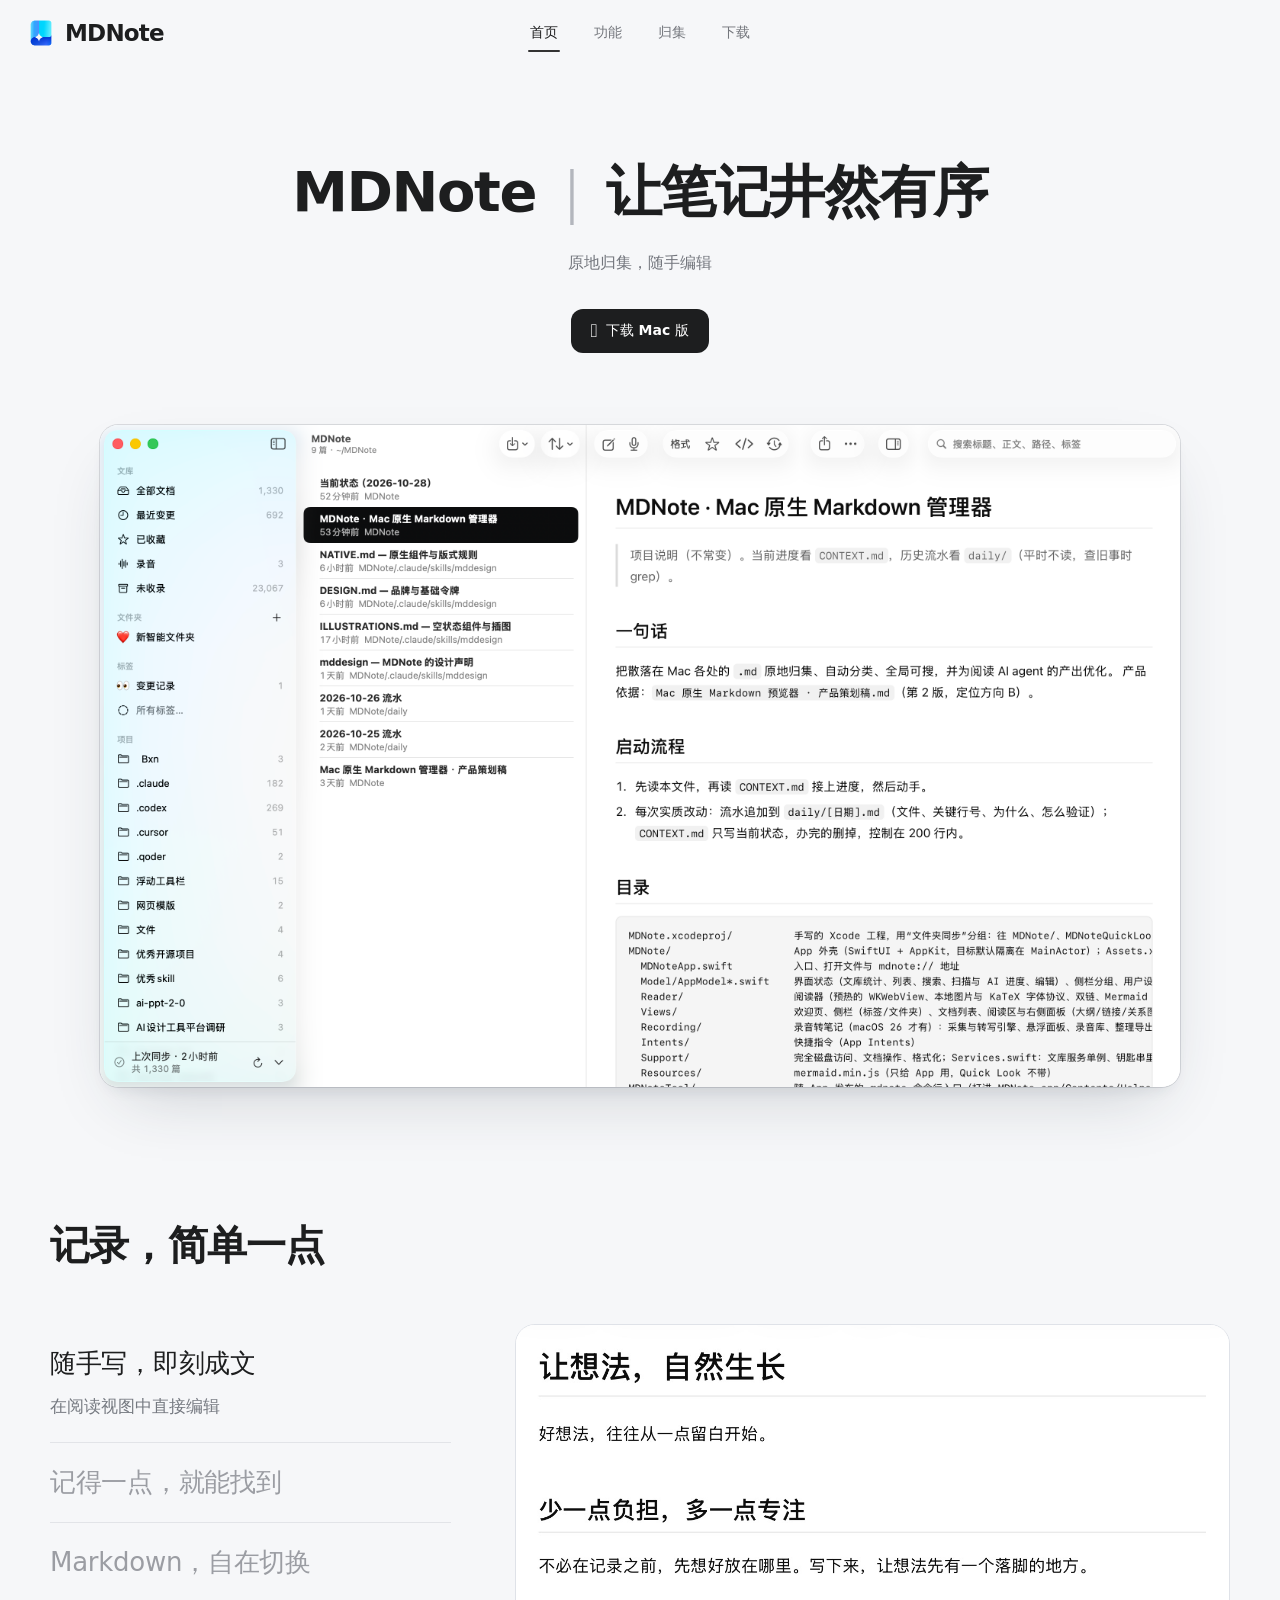
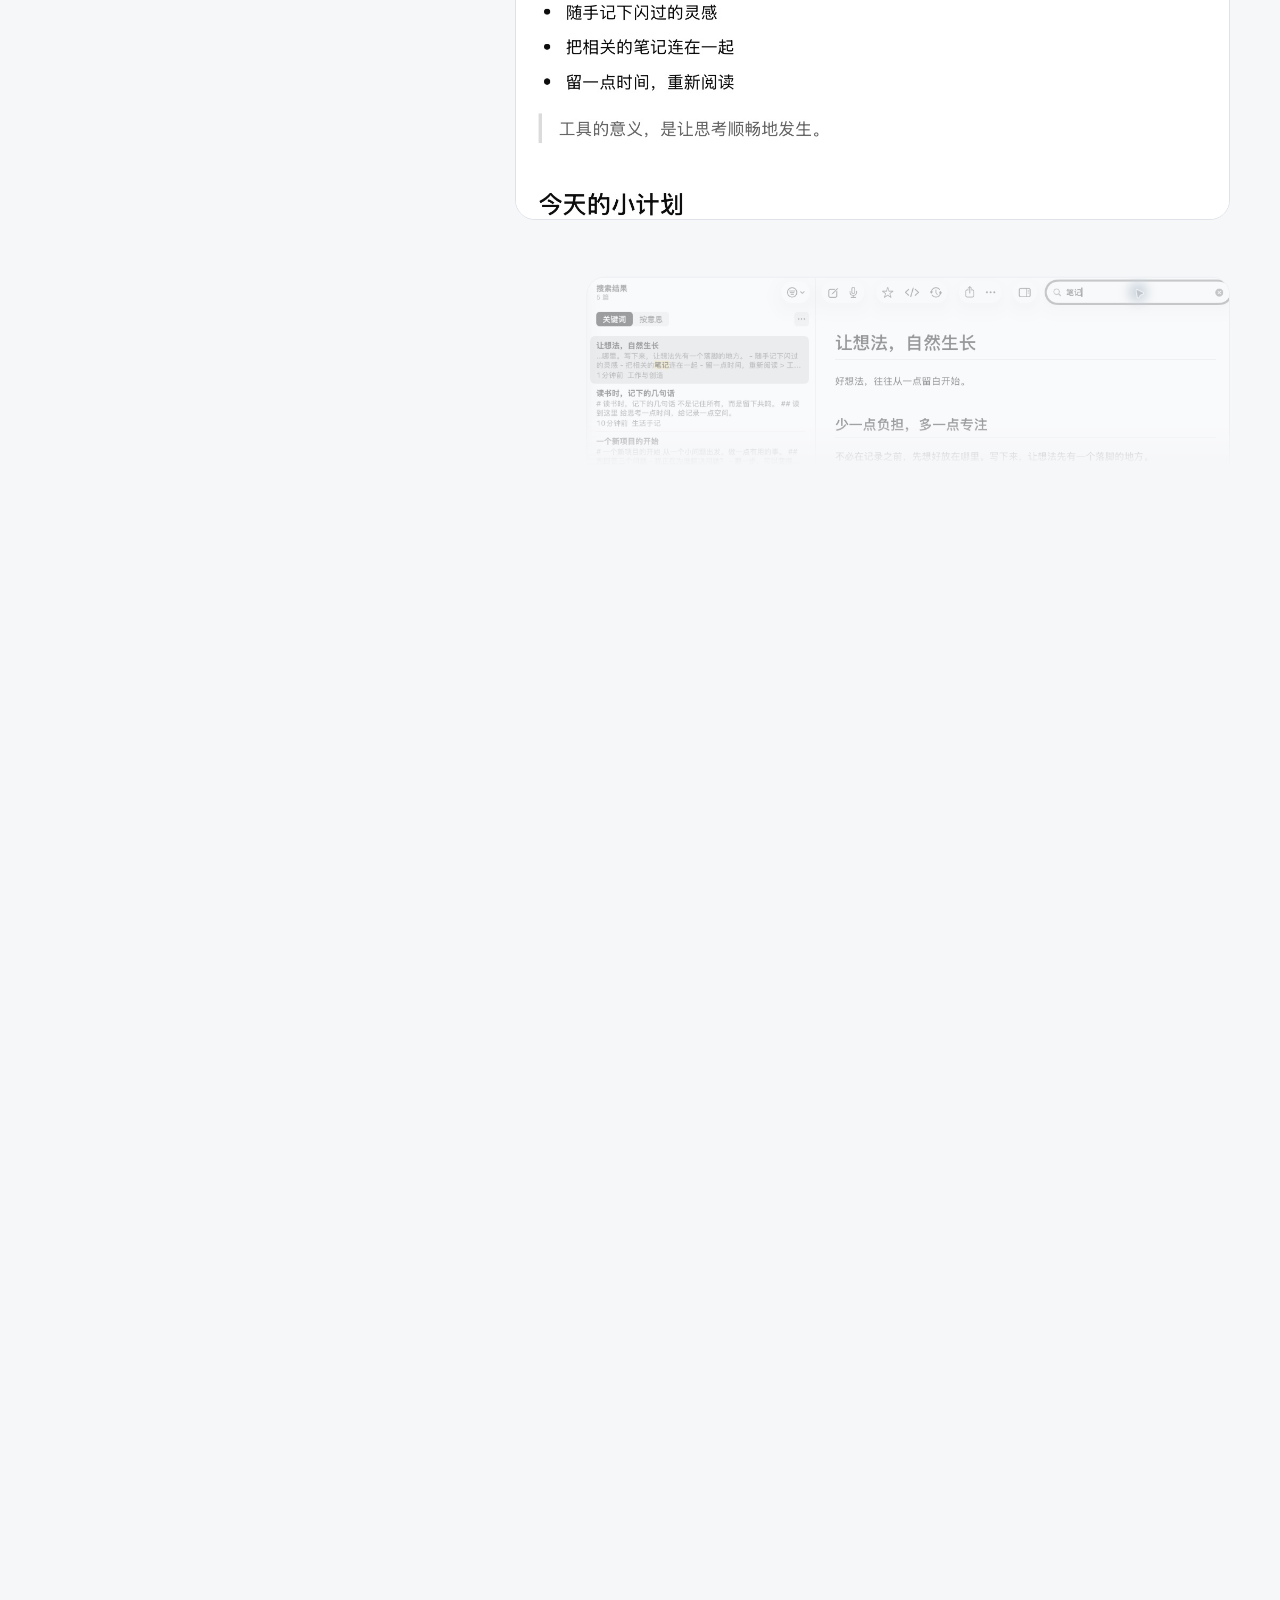
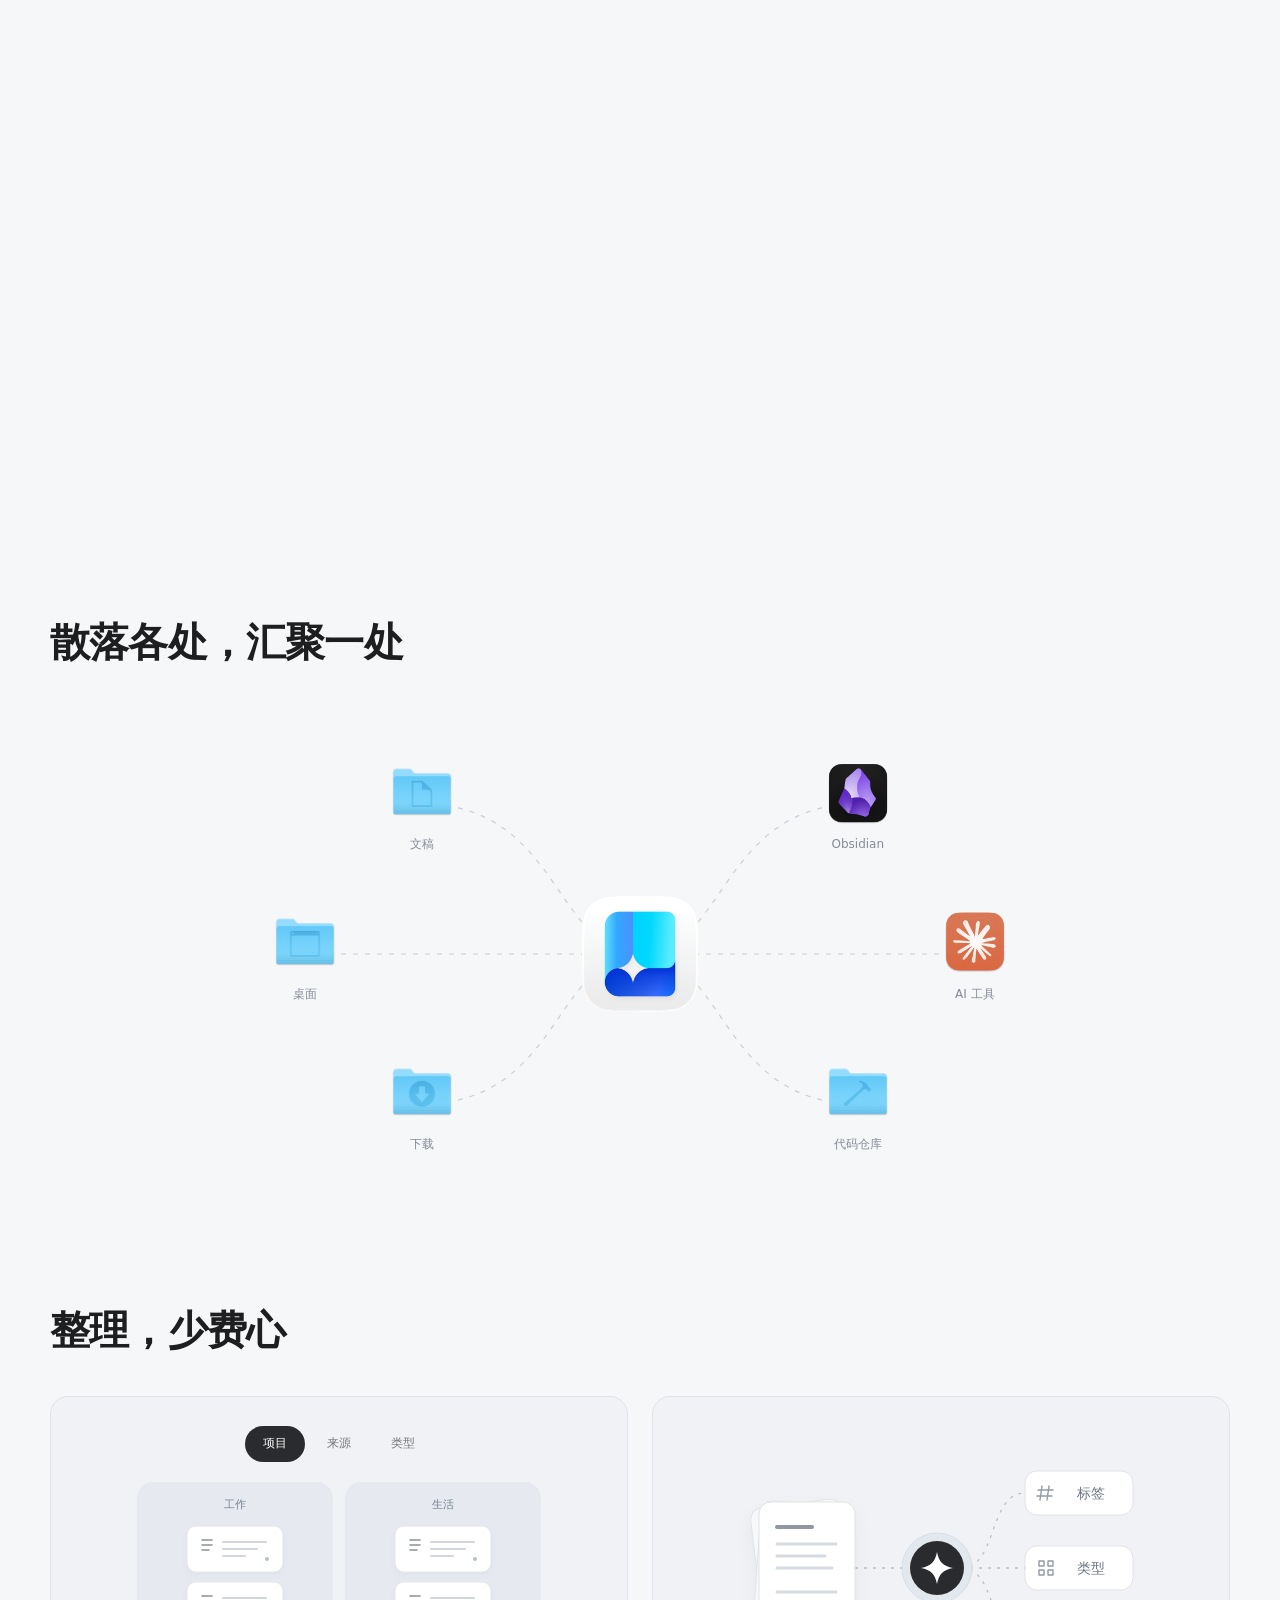
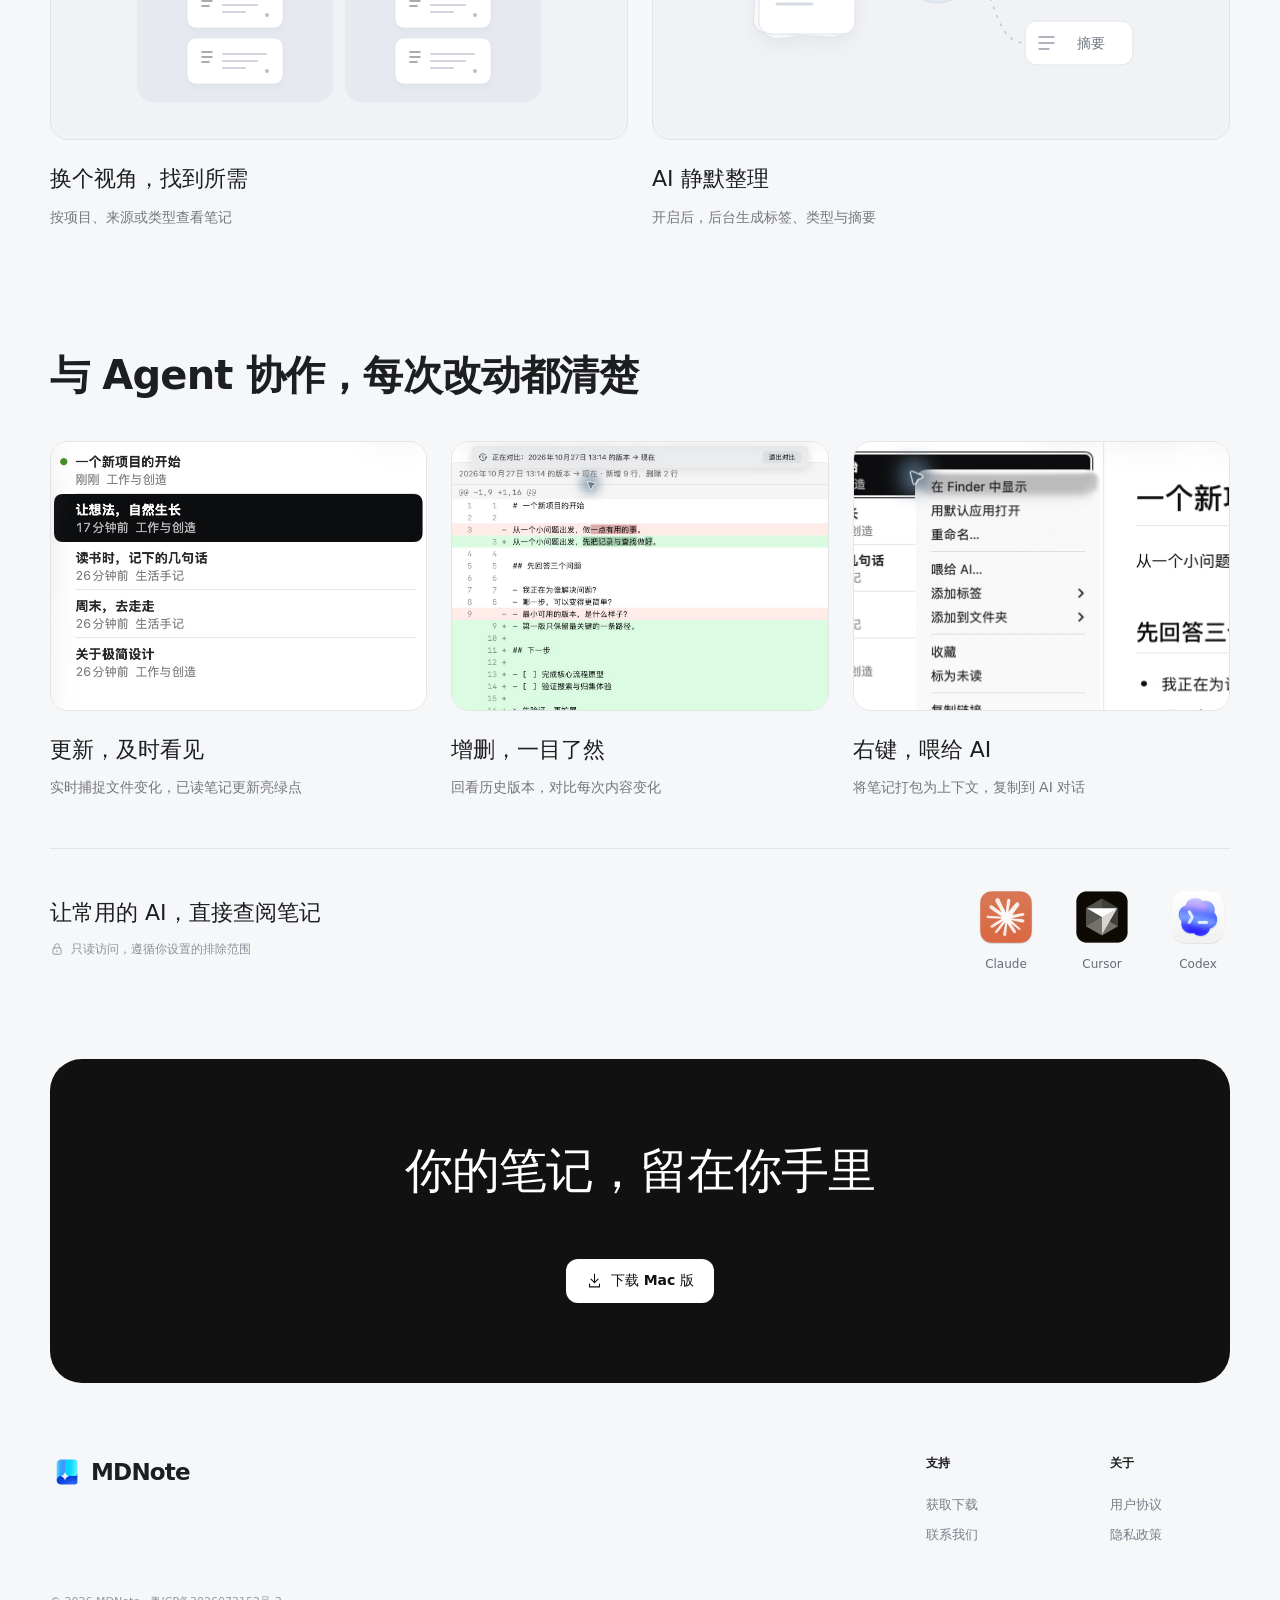
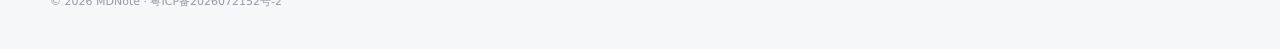
==== commit fbac76c4: "官网文案去掉末尾句号" ====
--- a/index.html
+++ b/index.html
@@ -3,25 +3,25 @@
     <section class="hero">
       <div class="hero-inner">
         <h1><span class="hero-brand">MDNote</span><span class="hero-separator">｜</span><span class="hero-title-line">让笔记井然有序</span></h1>
-        <p class="hero-description">原地归集，随手编辑。</p>
+        <p class="hero-description">原地归集，随手编辑</p>
         <div class="hero-actions"><a class="button primary" href="download/index.html"><span class="apple-symbol" aria-hidden="true"></span>下载 Mac 版</a></div>
         <div class="demo-wrap" id="product-demo"><div class="app-capture"><img src="assets/screenshots/hero.png" width="2842" height="1742" alt="MDNote 真实应用界面：侧边文库、笔记列表与 Markdown 阅读视图" fetchpriority="high"></div></div>
       </div>
     </section>
 
     <section class="feature-story" id="features">
-      <div class="wrap story-heading"><h2>记录，简单一点。</h2></div>
+      <div class="wrap story-heading"><h2>记录，简单一点</h2></div>
       <div class="story-pin" id="story-pin">
         <div class="story-stage wrap">
           <div class="story-aside"><div class="story-tabs" aria-label="功能展示">
-            <button class="story-tab is-active" data-story="0" aria-pressed="true" aria-controls="story-panel-0"><span class="story-label">随手写，即刻成文</span><span class="story-description"><span>在阅读视图中直接编辑。</span></span></button><button class="story-tab " data-story="1" aria-pressed="false" aria-controls="story-panel-1"><span class="story-label">记得一点，就能找到</span><span class="story-description"><span>关键词与语义搜索，都在本机。</span></span></button><button class="story-tab " data-story="2" aria-pressed="false" aria-controls="story-panel-2"><span class="story-label">Markdown，自在切换</span><span class="story-description"><span>排版与源码，一键切换。</span></span></button>
+            <button class="story-tab is-active" data-story="0" aria-pressed="true" aria-controls="story-panel-0"><span class="story-label">随手写，即刻成文</span><span class="story-description"><span>在阅读视图中直接编辑</span></span></button><button class="story-tab " data-story="1" aria-pressed="false" aria-controls="story-panel-1"><span class="story-label">记得一点，就能找到</span><span class="story-description"><span>关键词与语义搜索，都在本机</span></span></button><button class="story-tab " data-story="2" aria-pressed="false" aria-controls="story-panel-2"><span class="story-label">Markdown，自在切换</span><span class="story-description"><span>排版与源码，一键切换</span></span></button>
           </div></div>
           <div class="story-canvas"><div class="story-strip"><div class="story-panel" id="story-panel-0" data-panel="0" role="group" aria-label="随手写，即刻成文示例"><div class="feature-capture capture-reading"><img src="assets/screenshots/reading.jpg" width="2640" height="1640" alt="MDNote 真实阅读与编辑界面，内容为展示笔记" loading="lazy" decoding="async"></div></div><div class="story-panel" id="story-panel-1" data-panel="1" role="group" aria-label="记得一点，就能找到示例"><div class="feature-capture capture-search"><img src="assets/screenshots/search.jpg" width="2640" height="1640" alt="MDNote 真实搜索界面，内容为展示笔记" loading="lazy" decoding="async"></div></div><div class="story-panel" id="story-panel-2" data-panel="2" role="group" aria-label="Markdown，自在切换示例"><div class="feature-capture capture-reading"><img src="assets/screenshots/source.jpg" width="2640" height="1640" alt="MDNote 真实 Markdown 源码界面，内容为展示笔记" loading="lazy" decoding="async"></div></div></div></div>
         </div>
       </div>
     </section>
 
-    <section class="sources-section wrap" id="sources"><h2>散落各处，汇聚一处。</h2>
+    <section class="sources-section wrap" id="sources"><h2>散落各处，汇聚一处</h2>
       <div class="source-map" role="img" aria-label="文稿、桌面、Obsidian 与 AI 工具中的 Markdown，原地归集到 MDNote">
         <svg viewBox="0 0 900 460" fill="none" aria-hidden="true"><g stroke="currentColor" stroke-width="1.2" stroke-dasharray="5 7"><path d="M232 80C370 80 365 230 450 230M232 380C370 380 365 230 450 230M115 230H450M668 80C530 80 535 230 450 230M668 380C530 380 535 230 450 230M785 230H450"/></g></svg>
         <div class="source-center"><img src="assets/app-icon.png" alt="" width="144" height="144"></div>
@@ -33,7 +33,7 @@
         <div class="source-node source-f"><div class="source-tile"><img src="assets/sources/repository.png" width="72" height="72" alt="" loading="lazy"></div><span>代码仓库</span></div>
       </div>
       <section class="organization-section" aria-labelledby="organization-heading">
-        <h2 id="organization-heading">整理，少费心。</h2>
+        <h2 id="organization-heading">整理，少费心</h2>
         <div class="organization">
         <article class="organization-item">
           <div class="organization-art view-art">
@@ -47,7 +47,7 @@
               <g class="view-note note-tone-0" style="transform:translate(58px,48px)"><rect class="note-paper" width="96" height="46" rx="9"/><path class="note-mark" d="M15 14h10m-10 5h10m-10 5h7"/><path class="note-ink" d="M36 16h43m-43 7h34m-34 7h22"/><circle class="note-dot" cx="80" cy="33" r="2"/></g><g class="view-note note-tone-1" style="transform:translate(58px,104px)"><rect class="note-paper" width="96" height="46" rx="9"/><path class="note-mark" d="M15 14h10m-10 5h10m-10 5h7"/><path class="note-ink" d="M36 16h43m-43 7h34m-34 7h22"/><circle class="note-dot" cx="80" cy="33" r="2"/></g><g class="view-note note-tone-2" style="transform:translate(58px,160px)"><rect class="note-paper" width="96" height="46" rx="9"/><path class="note-mark" d="M15 14h10m-10 5h10m-10 5h7"/><path class="note-ink" d="M36 16h43m-43 7h34m-34 7h22"/><circle class="note-dot" cx="80" cy="33" r="2"/></g><g class="view-note note-tone-0" style="transform:translate(266px,48px)"><rect class="note-paper" width="96" height="46" rx="9"/><path class="note-mark" d="M15 14h10m-10 5h10m-10 5h7"/><path class="note-ink" d="M36 16h43m-43 7h34m-34 7h22"/><circle class="note-dot" cx="80" cy="33" r="2"/></g><g class="view-note note-tone-1" style="transform:translate(266px,104px)"><rect class="note-paper" width="96" height="46" rx="9"/><path class="note-mark" d="M15 14h10m-10 5h10m-10 5h7"/><path class="note-ink" d="M36 16h43m-43 7h34m-34 7h22"/><circle class="note-dot" cx="80" cy="33" r="2"/></g><g class="view-note note-tone-2" style="transform:translate(266px,160px)"><rect class="note-paper" width="96" height="46" rx="9"/><path class="note-mark" d="M15 14h10m-10 5h10m-10 5h7"/><path class="note-ink" d="M36 16h43m-43 7h34m-34 7h22"/><circle class="note-dot" cx="80" cy="33" r="2"/></g>
             </svg>
           </div>
-          <h3>换个视角，找到所需。</h3><p>按项目、来源或类型查看笔记。</p>
+          <h3>换个视角，找到所需</h3><p>按项目、来源或类型查看笔记</p>
         </article>
         <article class="organization-item">
           <div class="organization-art sorting-art">
@@ -60,21 +60,21 @@
               <g class="sorting-result result-summary"><rect x="294" y="193" width="108" height="44" rx="12"/><path d="M308 209h15m-15 6h15m-15 6h10"/><text x="346" y="220">摘要</text></g>
             </svg>
           </div>
-          <h3>AI 静默整理。</h3><p>开启后，后台生成标签、类型与摘要。</p>
+          <h3>AI 静默整理</h3><p>开启后，后台生成标签、类型与摘要</p>
         </article>
         </div>
       </section>
     </section>
 
     <section class="agent-section wrap" id="connections" aria-labelledby="agent-heading">
-      <h2 id="agent-heading">与 Agent 协作，每次改动都清楚。</h2>
+      <h2 id="agent-heading">与 Agent 协作，每次改动都清楚</h2>
       <div class="agent-grid">
-        <article><div class="agent-capture agent-updates"><img src="assets/screenshots/updates.jpg" width="2640" height="1640" alt="真实文库：更新的笔记旁显示绿色圆点" loading="lazy"></div><h3>更新，及时看见。</h3><p>实时捕捉文件变化，已读笔记更新亮绿点。</p></article>
-        <article><div class="agent-capture agent-changes"><img src="assets/screenshots/changes.jpg" width="2640" height="1640" alt="真实历史对比：新增内容显示绿色，删除内容显示红色" loading="lazy"></div><h3>增删，一目了然。</h3><p>回看历史版本，对比每次内容变化。</p></article>
-        <article><div class="agent-capture agent-feed"><img src="assets/screenshots/feed-menu.jpg" width="2640" height="1640" alt="真实笔记右键菜单中的喂给 AI 功能" loading="lazy"></div><h3>右键，喂给 AI。</h3><p>将笔记打包为上下文，复制到 AI 对话。</p></article>
+        <article><div class="agent-capture agent-updates"><img src="assets/screenshots/updates.jpg" width="2640" height="1640" alt="真实文库：更新的笔记旁显示绿色圆点" loading="lazy"></div><h3>更新，及时看见</h3><p>实时捕捉文件变化，已读笔记更新亮绿点</p></article>
+        <article><div class="agent-capture agent-changes"><img src="assets/screenshots/changes.jpg" width="2640" height="1640" alt="真实历史对比：新增内容显示绿色，删除内容显示红色" loading="lazy"></div><h3>增删，一目了然</h3><p>回看历史版本，对比每次内容变化</p></article>
+        <article><div class="agent-capture agent-feed"><img src="assets/screenshots/feed-menu.jpg" width="2640" height="1640" alt="真实笔记右键菜单中的喂给 AI 功能" loading="lazy"></div><h3>右键，喂给 AI</h3><p>将笔记打包为上下文，复制到 AI 对话</p></article>
       </div>
       <div class="ai-section">
-        <div class="ai-copy"><h3>让常用的 AI，直接查阅笔记。</h3><span class="ai-scope"><svg class="icon " width="20" height="20" viewBox="0 0 24 24" fill="none" stroke="currentColor" stroke-width="1.5" stroke-linecap="round" stroke-linejoin="round" aria-hidden="true"><rect x="5" y="10" width="14" height="11" rx="2"/><path d="M8 10V7a4 4 0 0 1 8 0v3m-4 4v3"/></svg>只读访问，遵循你设置的排除范围。</span></div>
+        <div class="ai-copy"><h3>让常用的 AI，直接查阅笔记</h3><span class="ai-scope"><svg class="icon " width="20" height="20" viewBox="0 0 24 24" fill="none" stroke="currentColor" stroke-width="1.5" stroke-linecap="round" stroke-linejoin="round" aria-hidden="true"><rect x="5" y="10" width="14" height="11" rx="2"/><path d="M8 10V7a4 4 0 0 1 8 0v3m-4 4v3"/></svg>只读访问，遵循你设置的排除范围</span></div>
         <ul class="ai-apps" aria-label="支持连接的 AI 工具">
           <li><img src="assets/sources/claude.png" alt="" width="64" height="64" loading="lazy"><span>Claude</span></li>
           <li><img src="assets/sources/cursor.png" alt="" width="64" height="64" loading="lazy"><span>Cursor</span></li>
@@ -83,5 +83,5 @@
       </div>
     </section>
 
-    <section class="cta-section wrap"><div class="cta-card"><h2>你的笔记，留在你手里。</h2><div class="cta-actions"><a class="button light" href="download/index.html"><svg class="icon " width="20" height="20" viewBox="0 0 24 24" fill="none" stroke="currentColor" stroke-width="1.5" stroke-linecap="round" stroke-linejoin="round" aria-hidden="true"><path d="M12 3v12m-5-5 5 5 5-5M5 17v4h14v-4"/></svg>下载 Mac 版</a></div></div></section>
+    <section class="cta-section wrap"><div class="cta-card"><h2>你的笔记，留在你手里</h2><div class="cta-actions"><a class="button light" href="download/index.html"><svg class="icon " width="20" height="20" viewBox="0 0 24 24" fill="none" stroke="currentColor" stroke-width="1.5" stroke-linecap="round" stroke-linejoin="round" aria-hidden="true"><path d="M12 3v12m-5-5 5 5 5-5M5 17v4h14v-4"/></svg>下载 Mac 版</a></div></div></section>
   </main><footer class="footer wrap"><div class="footer-top"><a class="brand" href="index.html" aria-label="MDNote 首页"><img src="assets/logo.png" alt="" width="36" height="36"><span>MDNote</span></a><div class="footer-columns"><div><h3>支持</h3><a href="download/index.html">获取下载</a><a href="mailto:arise130315@gmail.com">联系我们</a></div><div><h3>关于</h3><a href="terms/index.html">用户协议</a><a href="privacy/index.html">隐私政策</a></div></div></div><div class="footer-bottom">© 2026 MDNote · <a href="https://beian.miit.gov.cn/" target="_blank" rel="noopener noreferrer">粤ICP备2026072152号-2</a></div></footer></body></html>
--- a/styles.css
+++ b/styles.css
@@ -174,14 +174,17 @@
 .download-product h2 { font-size: 28px; font-weight: 500; margin-top: 20px; letter-spacing: -.5px; }
 .download-product p { font-size: 13px; color: #868d99; margin-top: 12px; }
 .download-panel>.button { margin-top: 32px; min-width: 190px; }
-.download-legal { display: flex; justify-content: center; gap: 12px; font-size: 11px; color: #9199a6; margin-top: 24px; }
-.download-legal a:hover { color: #404853; }
-.download-info, .faq-section { max-width: 1060px; margin: 72px auto 0; display: grid; grid-template-columns: 1fr 1.6fr; gap: 72px; }
-.download-info h2, .faq-section h2 { font-size: 28px; font-weight: 500; }
-.download-info dl { margin: 0; }
-.download-info dl>div { display: flex; justify-content: space-between; gap: 24px; padding: 18px 0; font-size: 13px; border-bottom: 1px solid var(--line); }
-.download-info dl>div:first-child { padding-top: 0; }
-.download-info dt { color: #7b8492; }.download-info dd { margin: 0; text-align: right; color: #565e6b; }
+.install-guide { margin-top: 24px; }
+.install-guide summary { display: inline-flex; align-items: center; gap: 4px; list-style: none; cursor: pointer; font-size: 11px; color: #9199a6; }
+.install-guide summary::-webkit-details-marker { display: none; }
+.install-guide summary:hover { color: #404853; }
+.install-guide summary .icon { width: 12px; height: 12px; transition: transform .3s var(--ease); }
+.install-guide[open] summary .icon { transform: rotate(180deg); }
+.install-steps { max-width: 760px; margin: 20px auto 0; padding: 24px 28px; background: var(--surface); border: 1px solid var(--line); border-radius: 20px; text-align: left; font-size: 13px; line-height: 1.9; color: #3d434c; }
+.install-steps ol { list-style: none; margin: 10px 0; padding-left: 18px; }
+.install-steps code { font-family: ui-monospace, Menlo, monospace; font-size: 12px; padding: 2px 6px; border-radius: 6px; background: #f1f2f4; white-space: nowrap; }
+.faq-section { max-width: 1060px; margin: 72px auto 0; display: grid; grid-template-columns: 1fr 1.6fr; gap: 72px; }
+.faq-section h2 { font-size: 28px; font-weight: 500; }
 .faq-list details { border-bottom: 1px solid var(--line); }
 .faq-list summary { display: flex; align-items: center; justify-content: space-between; gap: 20px; list-style: none; cursor: pointer; padding: 20px 0; min-height: 64px; font-size: 14px; }
 .faq-list details:first-child summary { padding-top: 0; min-height: 44px; }
@@ -224,14 +227,14 @@
   .feature-story { padding-top: 40px; }.story-heading { padding-top: 0; margin-bottom: 24px; }.story-heading h2, .sources-section h2, .agent-section>h2 { font-size: 30px; }.story-pin { height: auto !important; margin-top: 0; }.story-stage { position: static; height: auto; display: grid; grid-template-columns: 1fr; gap: 12px; padding-top: 0; padding-bottom: 0; }.story-aside, .story-tabs, .story-canvas, .story-strip { display: contents; }.story-tab { padding: 16px 0; border: none; cursor: default; }.story-tab[data-story='0'] { order: 1; }.story-panel[data-panel='0'] { order: 2; }.story-tab[data-story='1'] { order: 3; margin-top: 32px; }.story-panel[data-panel='1'] { order: 4; }.story-tab[data-story='2'] { order: 5; margin-top: 32px; }.story-panel[data-panel='2'] { order: 6; }.story-label { font-size: 22px; color: var(--ink); }.story-description, .story-tab.is-active .story-description { grid-template-rows: 1fr; opacity: 1; margin-top: 10px; }.story-description>span { font-size: 15px; }.story-panel { border-radius: 16px; }
   .sources-section { padding-top: 80px; padding-bottom: 0; }.source-map { margin-top: 40px; }.source-center img { width: 112px; height: 112px; }.source-tile { width: 60px; height: 60px; }.source-node>span { font-size: 11px; margin-top: 10px; }
   .cta-card { border-radius: 24px; padding: 52px 24px; }.cta-card h2 { font-size: clamp(22px, calc((100vw - 96px) / 10), 36px); }.cta-actions { margin-top: 36px; }.footer { padding-top: 56px; }.footer-columns { gap: 32px; grid-template-columns: repeat(2, 100px); }.footer-top { gap: 24px; }.footer .brand { font-size: 21px; }
-  .download-page { padding-top: 120px; }.download-panel { margin-top: 48px; border-radius: 24px; padding-block: 44px; }.download-info, .faq-section { gap: 32px; grid-template-columns: 1fr 1.6fr; margin-top: 56px; }.download-info h2, .faq-section h2 { font-size: 24px; }.download-info dl>div { font-size: 12px; }.legal-layout { grid-template-columns: 180px 1fr; gap: 28px; }.legal-toc a { font-size: 10px; }.legal-content h2 { font-size: 19px; }.legal-content p { font-size: 12px; }.legal-heading h1 { font-size: 42px; }.legal-notice { font-size: 11px; }
+  .download-page { padding-top: 120px; }.download-panel { margin-top: 48px; border-radius: 24px; padding-block: 44px; }.faq-section { gap: 32px; grid-template-columns: 1fr 1.6fr; margin-top: 56px; }.faq-section h2 { font-size: 24px; }.legal-layout { grid-template-columns: 180px 1fr; gap: 28px; }.legal-toc a { font-size: 10px; }.legal-content h2 { font-size: 19px; }.legal-content p { font-size: 12px; }.legal-heading h1 { font-size: 42px; }.legal-notice { font-size: 11px; }
 }
 @media(max-width:500px) {
   .header { padding: 16px 20px; }.header.scrolled { left: 16px; right: 16px; padding-left: 12px; }.nav { gap: 8px; }.brand { font-size: 19px; gap: 4px; }.brand img { width: 29px; height: 29px; }.nav-end { gap: 8px; }.menu-button { width: 34px; height: 34px; }.hero { padding-top: 124px; }.hero h1 { font-size: min(31px, calc((100vw - 48px) / 9.5)); }.hero-description { font-size: 13px; }.hero-actions .button { font-size: 12px; min-height: 42px; padding-inline: 16px; }.hero-actions .icon { width: 15px; height: 15px; }
   .story-heading h2, .sources-section h2, .agent-section>h2 { font-size: 27px; }.story-label { font-size: 21px; }.story-description>span { font-size: 13px; }.story-panel { aspect-ratio: 1440/1100; border-radius: 14px; }
   .sources-section { padding-top: 80px; padding-bottom: 0; }.source-map { margin-top: 32px; aspect-ratio: 900/570; }.source-map>svg { top: 0; }.source-center img { width: 82px; height: 82px; }.source-tile { width: 48px; height: 48px; }.source-node>span { font-size: 9px; margin-top: 7px; }.source-a { left: 24%; top: 20%; }.source-b { left: 9%; }.source-c { left: 24%; top: 80%; }.source-d { left: 76%; top: 20%; }.source-e { left: 91%; }.source-f { left: 76%; top: 80%; }
   .cta-card { padding: 48px 20px; }.cta-card h2 { font-size: min(27px, calc((100vw - 88px) / 11)); }.cta-actions { gap: 10px; margin-top: 32px; flex-wrap: wrap; }.cta-actions .button { font-size: 12px; min-height: 42px; padding-inline: 15px; }.cta-actions .icon { width: 14px; height: 14px; }.footer-top { flex-direction: column; gap: 32px; }.footer-columns { width: 100%; gap: 32px; grid-template-columns: 1fr 1fr; }.footer-columns h3 { margin-bottom: 12px; }.footer-columns a { font-size: 12px; padding-block: 8px; }.footer-bottom { margin-top: 32px; font-size: 10px; }
-  .download-page { padding-top: 124px; }.download-page>h1 { font-size: 36px; }.download-panel { margin-top: 40px; padding: 40px 20px; }.download-product img { width: 80px; height: 80px; border-radius: 18px; }.download-product h2 { font-size: 24px; }.download-product p { font-size: 12px; }.download-info, .faq-section { grid-template-columns: 1fr; gap: 26px; margin-top: 48px; }.download-info h2, .faq-section h2 { font-size: 25px; }.download-info dl>div { font-size: 11px; }.faq-list summary { font-size: 12px; }.faq-answer { font-size: 11px; }
+  .download-page { padding-top: 124px; }.install-steps { padding: 18px 20px; }.download-page>h1 { font-size: 36px; }.download-panel { margin-top: 40px; padding: 40px 20px; }.download-product img { width: 80px; height: 80px; border-radius: 18px; }.download-product h2 { font-size: 24px; }.download-product p { font-size: 12px; }.faq-section { grid-template-columns: 1fr; gap: 26px; margin-top: 48px; }.faq-section h2 { font-size: 25px; }.faq-list summary { font-size: 12px; }.faq-answer { font-size: 11px; }
   .legal-page { padding-top: 96px; }.legal-heading { padding: 24px 0; }.legal-heading h1 { font-size: 36px; }.legal-meta { font-size: 9px; gap: 18px; }.legal-notice { display: block; padding: 16px; font-size: 10px; margin-bottom: 30px; }.legal-notice p { margin-top: 6px; }.legal-layout { display: block; padding-bottom: 36px; }.legal-toc { position: static; margin-bottom: 32px; }.legal-toc nav { display: grid; grid-template-columns: 1fr 1fr; gap: 2px 12px; }.legal-toc a { font-size: 9px; gap: 6px; min-height: 34px; }.print-button { font-size: 10px; margin-top: 14px; padding: 18px 0; }.legal-content h2 { font-size: 19px; gap: 10px; margin-bottom: 16px; }.legal-content p { font-size: 12px; }.legal-ending { font-size: 11px; }.not-found h1 { font-size: 26px; }
 }
 @media(prefers-reduced-motion:reduce) { html { scroll-behavior: auto; } *,*:before,*:after { animation: none !important; transition: none !important; scroll-behavior: auto !important; }.button:hover,.button:active { transform: none; }.story-pin { height: auto; margin-top: 0; }.story-stage { position: static; height: auto; padding-block: 56px; }.story-canvas { height: auto; padding-top: 0; margin-top: 0; mask-image: none; -webkit-mask-image: none; }.story-strip { transform: none !important; }.story-panel { transform: none !important; opacity: 1 !important; } }
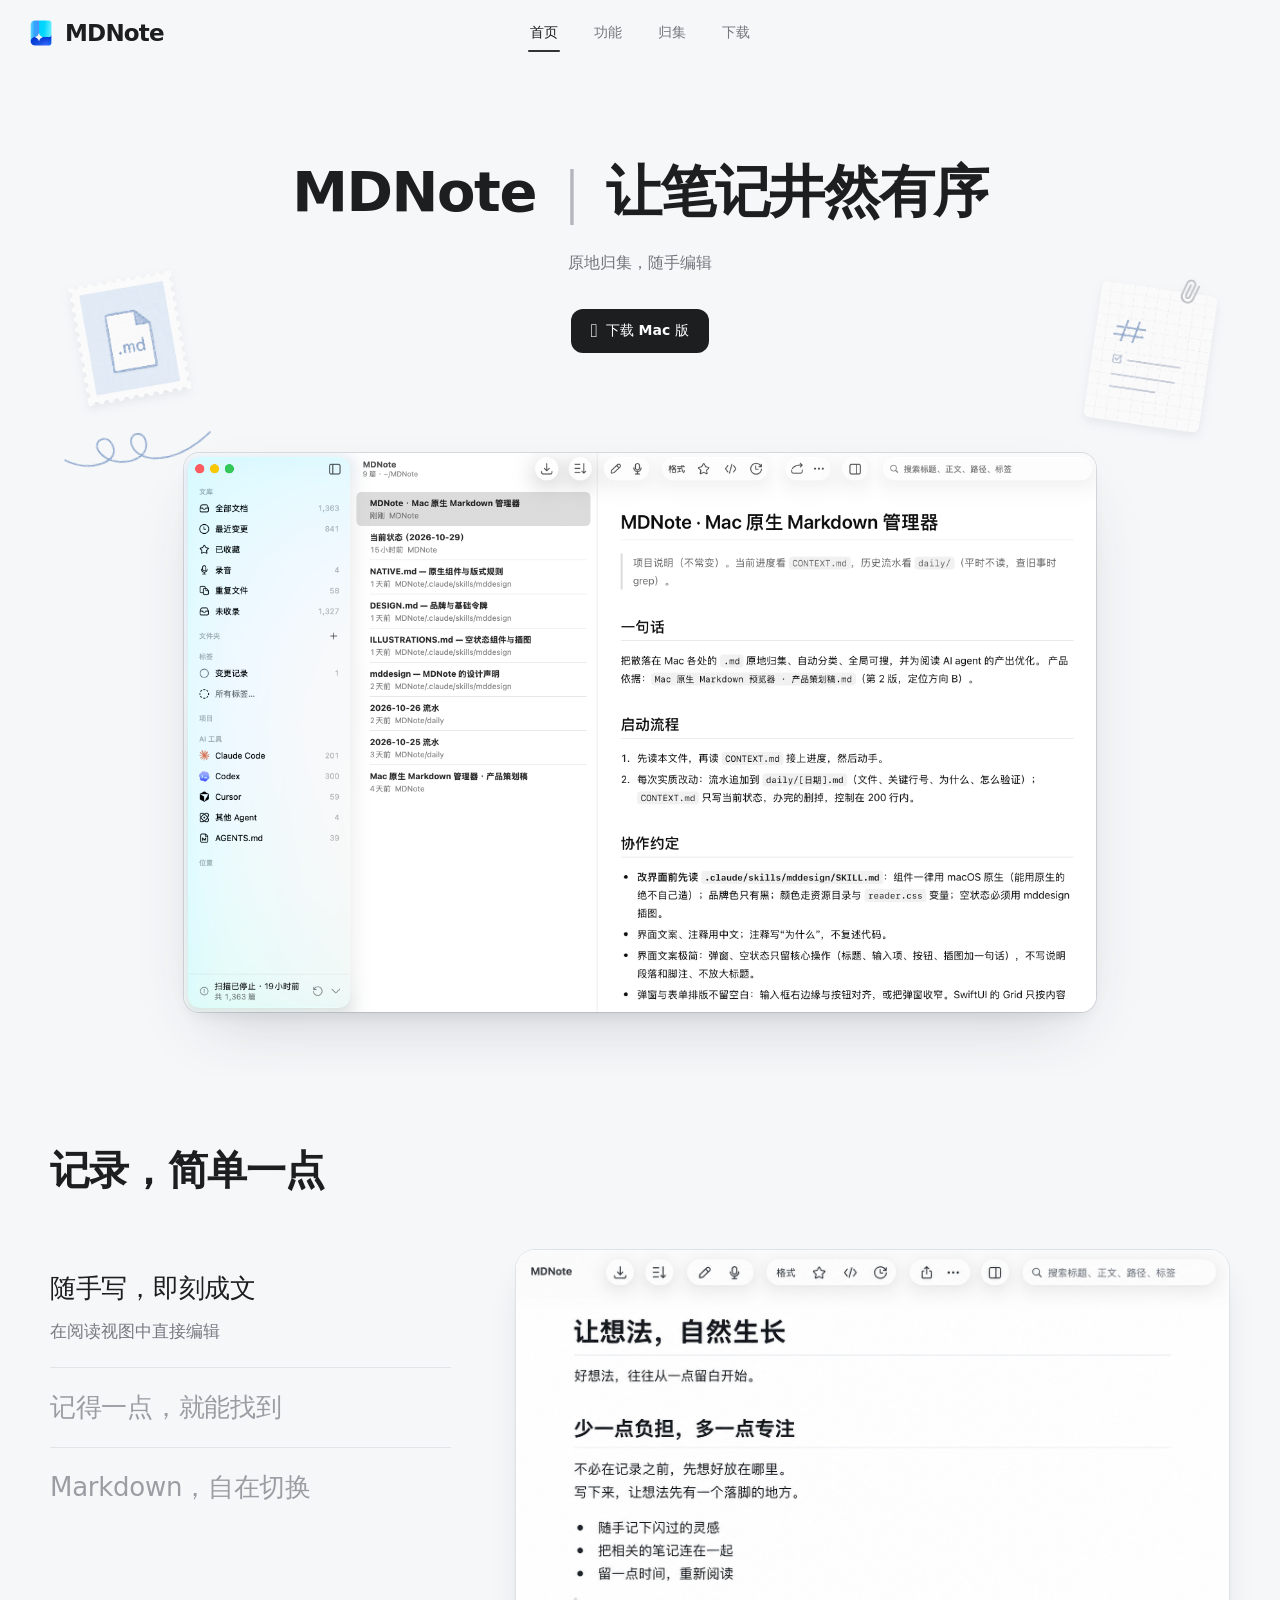
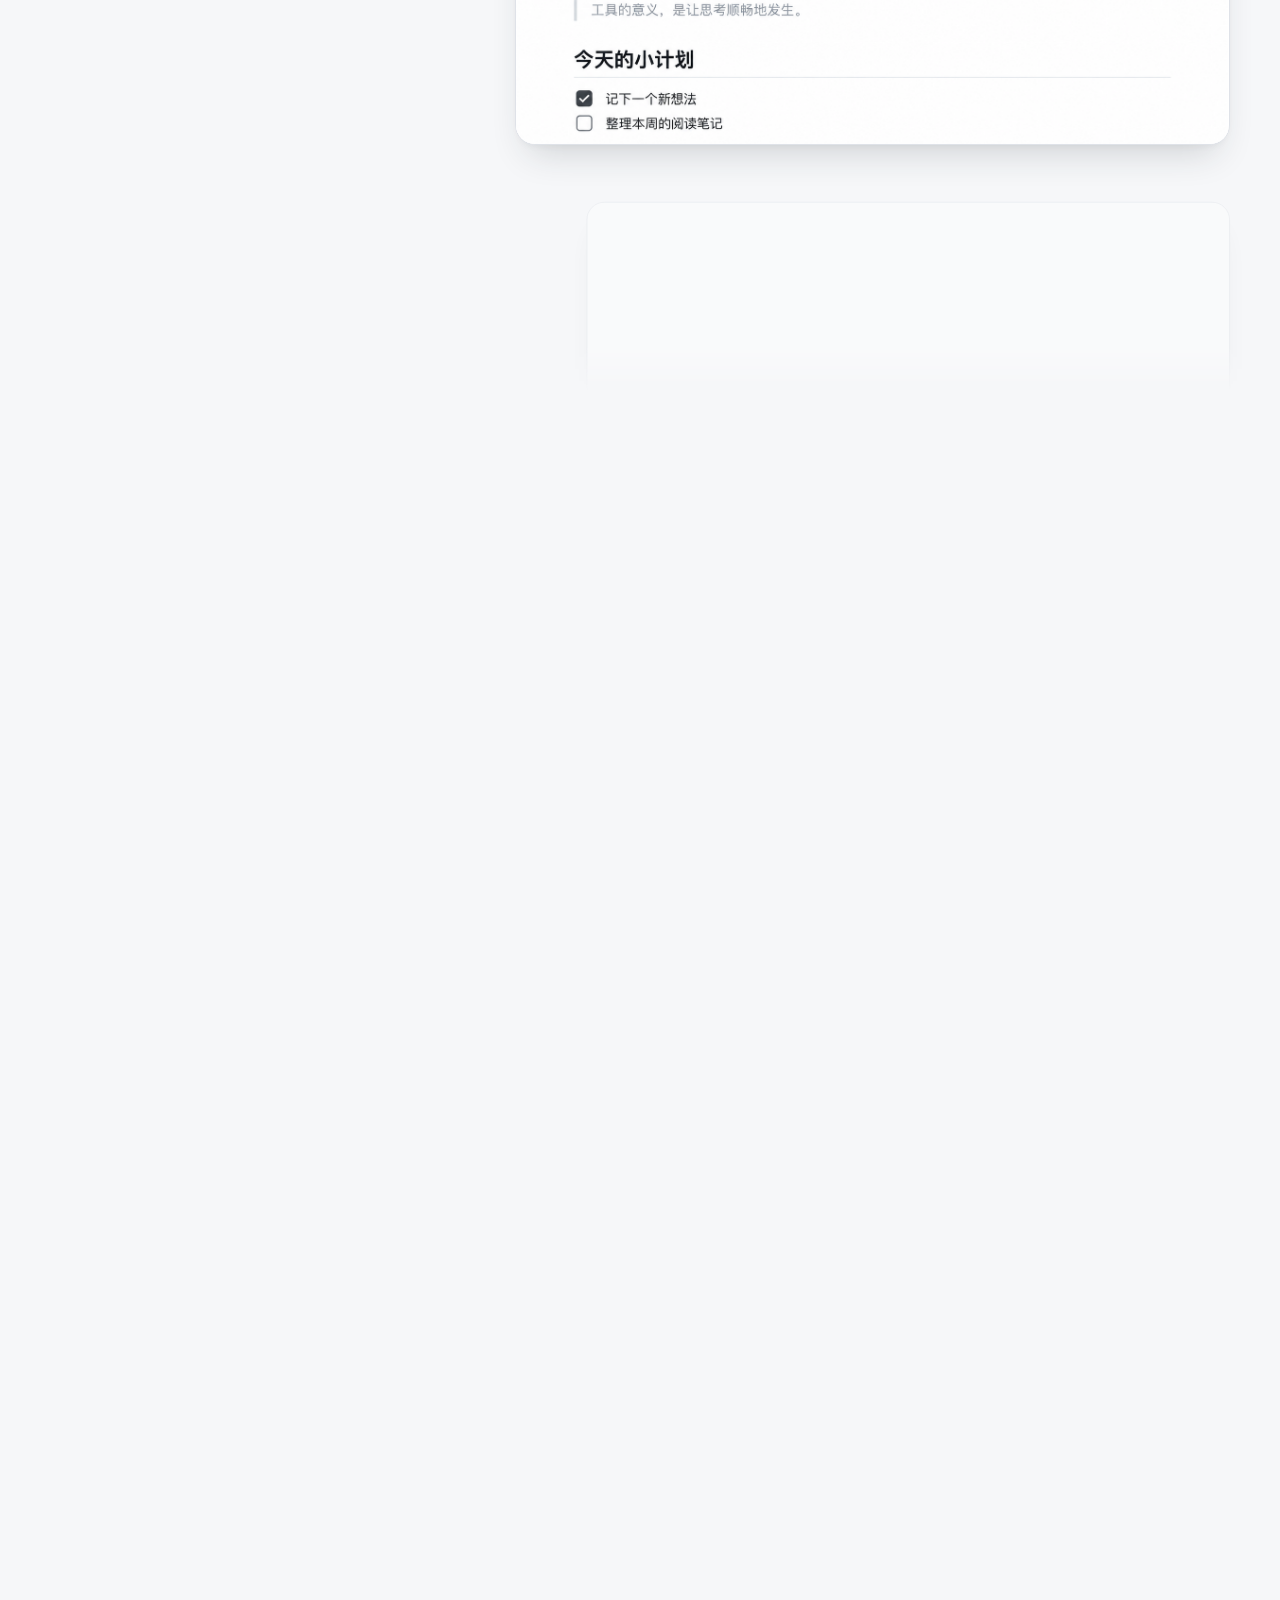
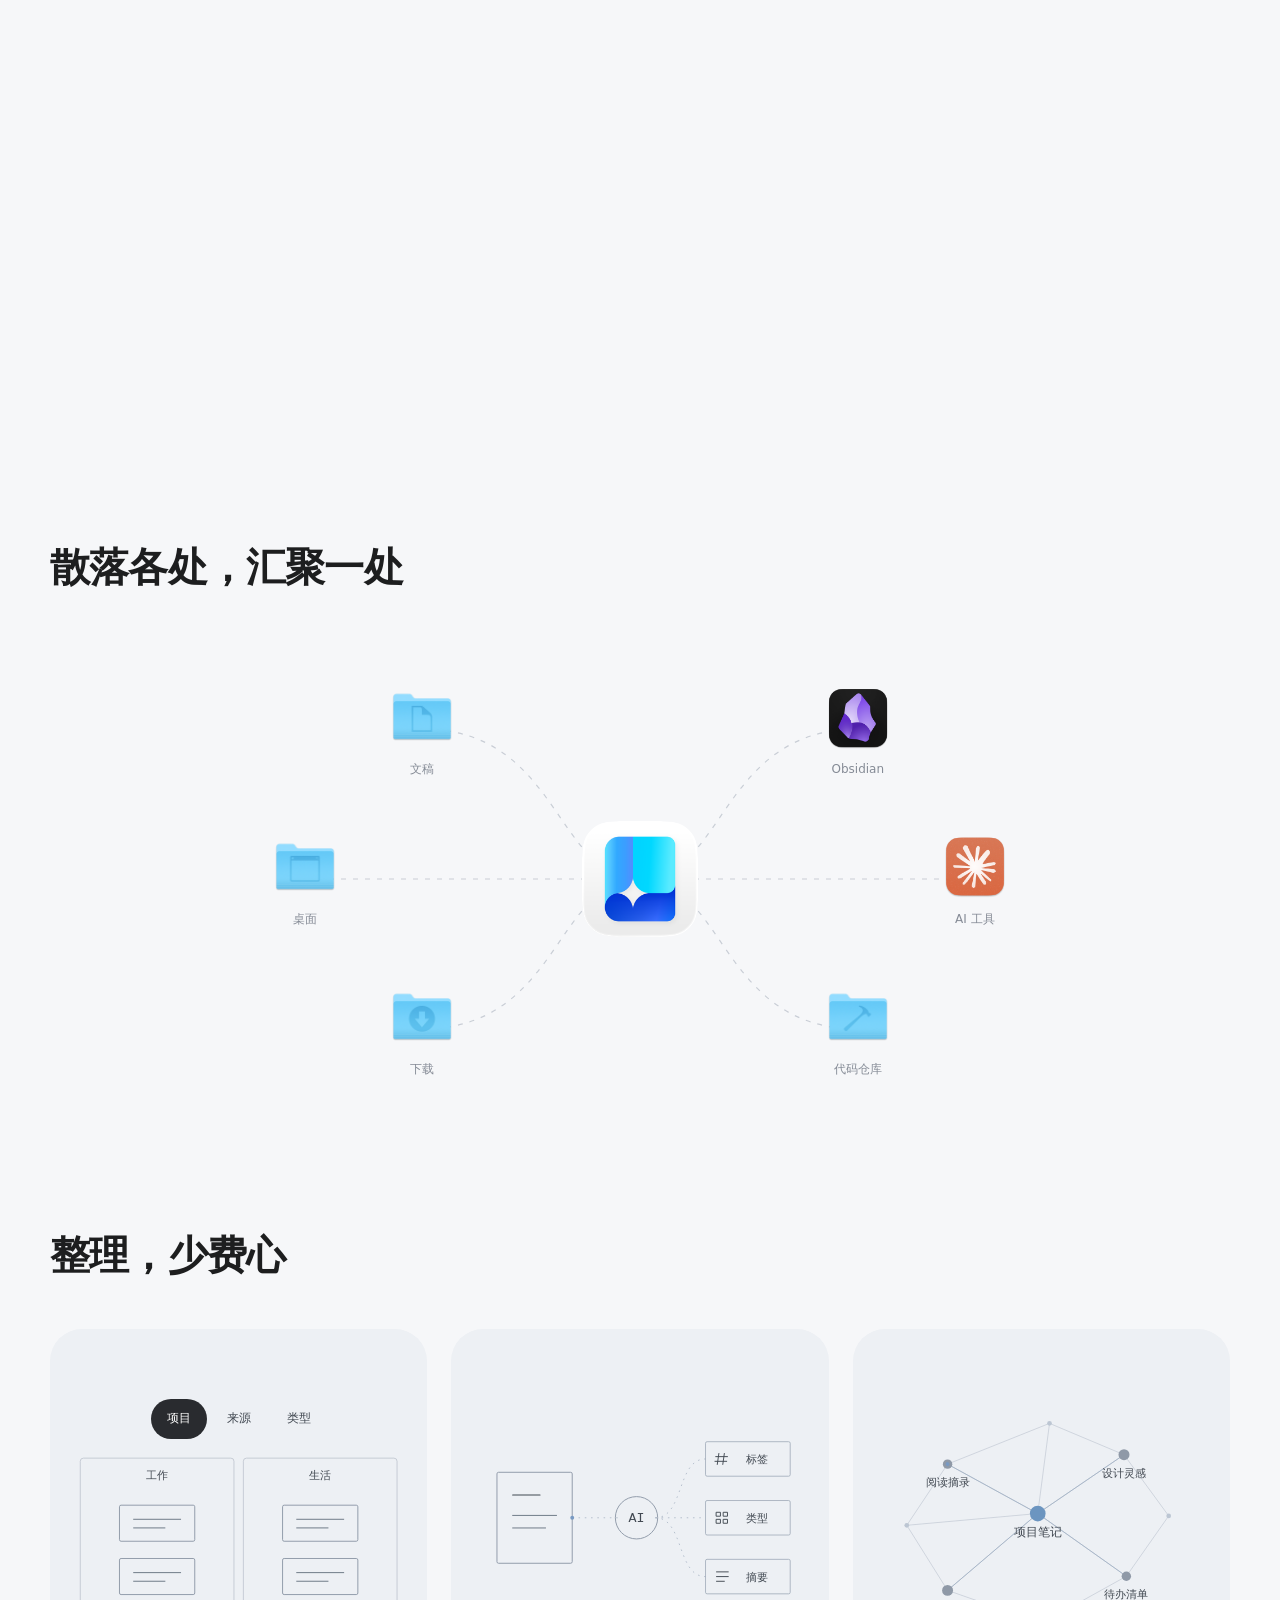
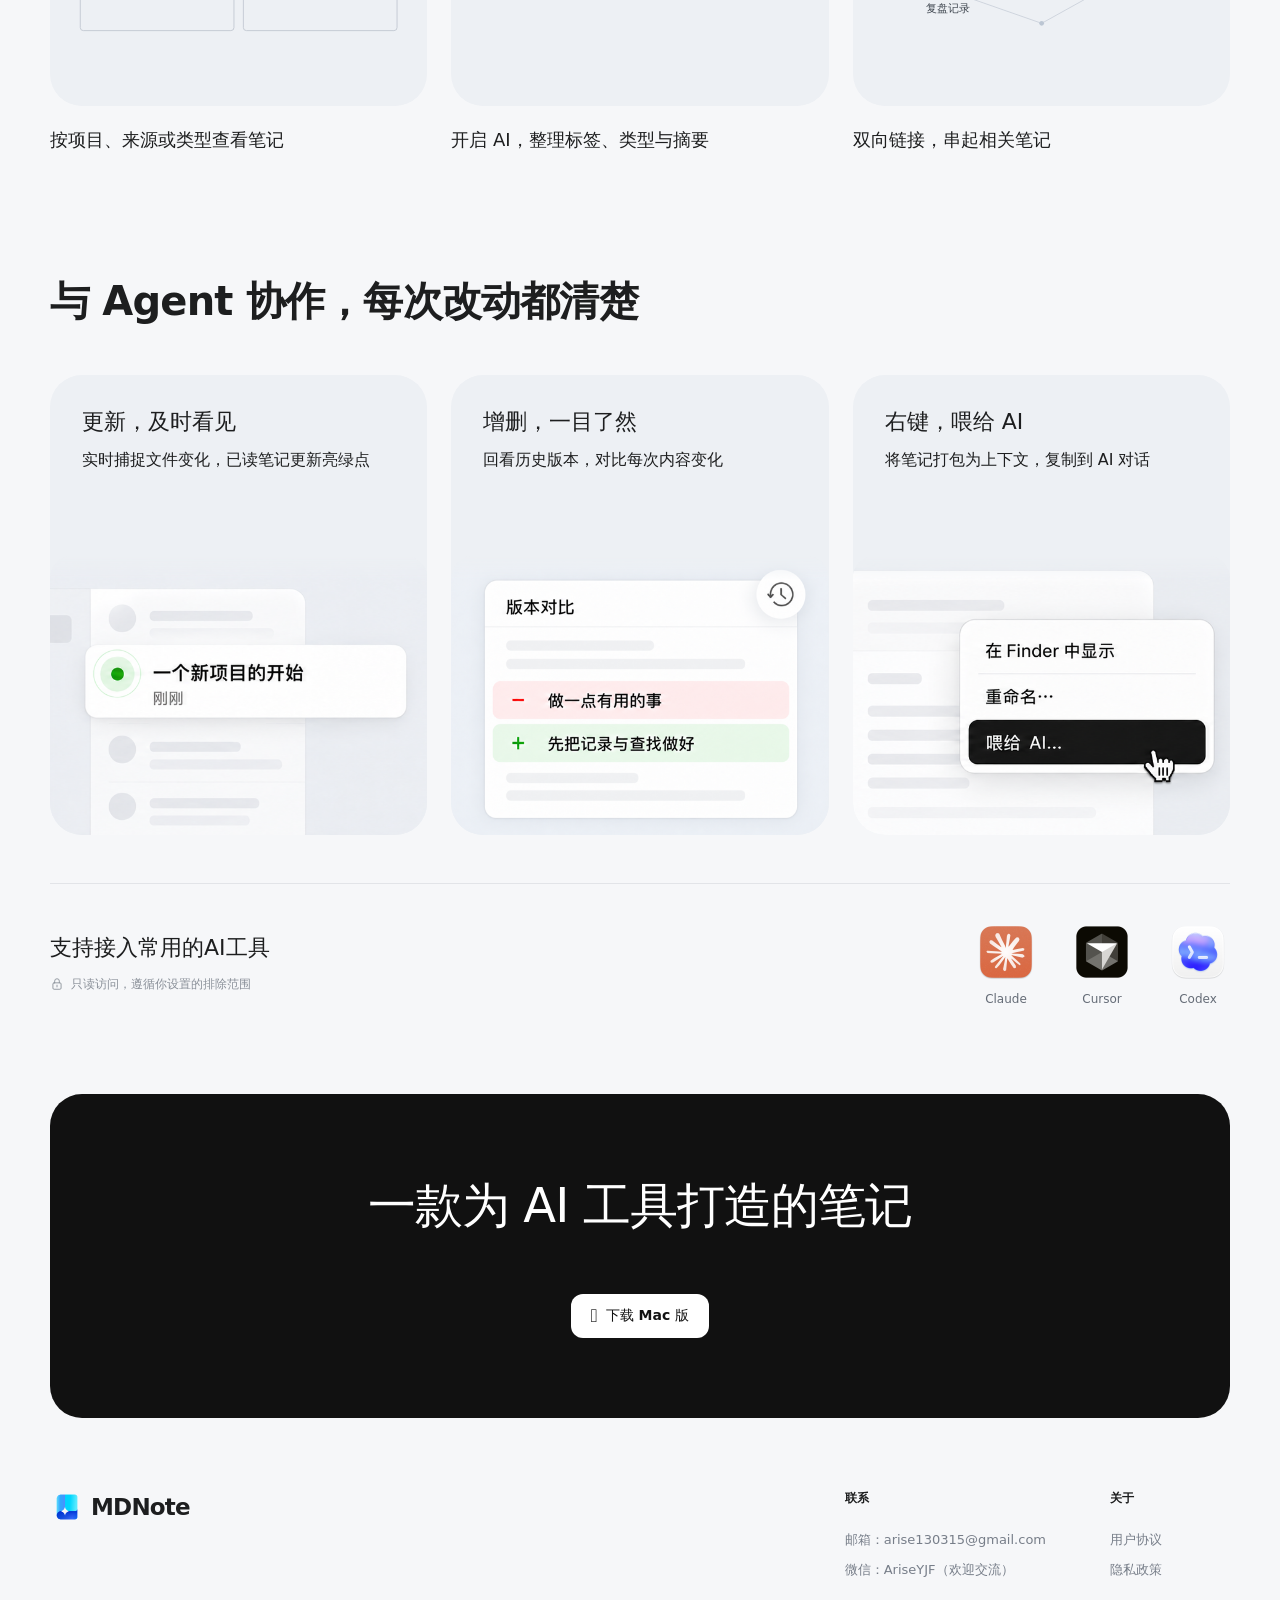
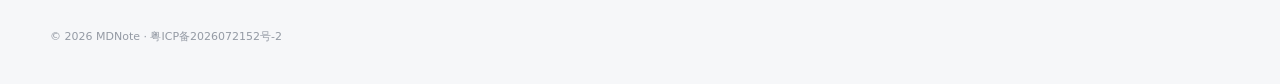
==== commit f29d44f2: "同步官网页面并发布应用版本清单" ====
--- a/index.html
+++ b/index.html
@@ -5,7 +5,25 @@
         <h1><span class="hero-brand">MDNote</span><span class="hero-separator">｜</span><span class="hero-title-line">让笔记井然有序</span></h1>
         <p class="hero-description">原地归集，随手编辑</p>
         <div class="hero-actions"><a class="button primary" href="download/index.html"><span class="apple-symbol" aria-hidden="true"></span>下载 Mac 版</a></div>
-        <div class="demo-wrap" id="product-demo"><div class="app-capture"><img src="assets/screenshots/hero.png" width="2842" height="1742" alt="MDNote 真实应用界面：侧边文库、笔记列表与 Markdown 阅读视图" fetchpriority="high"></div></div>
+        <div class="hero-stage">
+          <div class="hero-surround" aria-hidden="true">
+            <img class="hero-stamp" src="assets/illustrations/hero-stamp.png" alt="" width="690" height="770" decoding="async">
+            <img class="hero-grid-note" src="assets/illustrations/hero-grid-note.png" alt="" width="690" height="770" decoding="async">
+            <svg class="hero-pencil-loop" viewBox="0 0 200 48" fill="none">
+              <defs><filter id="hero-pencil-grain" x="-5%" y="-20%" width="110%" height="140%">
+                <feTurbulence type="fractalNoise" baseFrequency=".65" numOctaves="3" seed="8" result="grain"/>
+                <feDisplacementMap in="SourceGraphic" in2="grain" scale=".7" xChannelSelector="R" yChannelSelector="G" result="pencil"/>
+                <feColorMatrix in="grain" type="matrix" values="0 0 0 0 0 0 0 0 0 0 0 0 0 0 0 0 0 0 1.4 .25" result="texture"/>
+                <feComposite in="pencil" in2="texture" operator="in"/>
+              </filter></defs>
+              <g filter="url(#hero-pencil-grain)" stroke="#88a4cb" stroke-linecap="round">
+                <path d="M4 28c25 17 64 12 62-8-2-23-30-13-17 4 15 21 56 17 58-4 2-21-22-19-18-2 6 24 51 31 99-6" stroke-width="1.9"/>
+                <path d="M5 28.4c24 16.4 63 12.4 61-8.1-2.4-22.6-29.5-12.8-17.2 3.8 15.5 21.5 56.6 17.4 58.5-3.8 1.8-21-22.6-18.7-18.4-1.9 6.2 23.8 50.9 30.6 98.7-6.1" stroke-width=".65" opacity=".4"/>
+              </g>
+            </svg>
+          </div>
+          <div class="demo-wrap" id="product-demo"><div class="app-capture"><img src="assets/screenshots/hero.png" width="2842" height="1742" alt="MDNote 真实应用界面：侧边文库、笔记列表与 Markdown 阅读视图" fetchpriority="high"></div></div>
+        </div>
       </div>
     </section>
 
@@ -16,7 +34,7 @@
           <div class="story-aside"><div class="story-tabs" aria-label="功能展示">
             <button class="story-tab is-active" data-story="0" aria-pressed="true" aria-controls="story-panel-0"><span class="story-label">随手写，即刻成文</span><span class="story-description"><span>在阅读视图中直接编辑</span></span></button><button class="story-tab " data-story="1" aria-pressed="false" aria-controls="story-panel-1"><span class="story-label">记得一点，就能找到</span><span class="story-description"><span>关键词与语义搜索，都在本机</span></span></button><button class="story-tab " data-story="2" aria-pressed="false" aria-controls="story-panel-2"><span class="story-label">Markdown，自在切换</span><span class="story-description"><span>排版与源码，一键切换</span></span></button>
           </div></div>
-          <div class="story-canvas"><div class="story-strip"><div class="story-panel" id="story-panel-0" data-panel="0" role="group" aria-label="随手写，即刻成文示例"><div class="feature-capture capture-reading"><img src="assets/screenshots/reading.jpg" width="2640" height="1640" alt="MDNote 真实阅读与编辑界面，内容为展示笔记" loading="lazy" decoding="async"></div></div><div class="story-panel" id="story-panel-1" data-panel="1" role="group" aria-label="记得一点，就能找到示例"><div class="feature-capture capture-search"><img src="assets/screenshots/search.jpg" width="2640" height="1640" alt="MDNote 真实搜索界面，内容为展示笔记" loading="lazy" decoding="async"></div></div><div class="story-panel" id="story-panel-2" data-panel="2" role="group" aria-label="Markdown，自在切换示例"><div class="feature-capture capture-reading"><img src="assets/screenshots/source.jpg" width="2640" height="1640" alt="MDNote 真实 Markdown 源码界面，内容为展示笔记" loading="lazy" decoding="async"></div></div></div></div>
+          <div class="story-canvas"><div class="story-strip"><div class="story-panel" id="story-panel-0" data-panel="0" role="group" aria-label="随手写，即刻成文示例"><div class="feature-capture"><img src="assets/screenshots/reading-clean.png" width="1505" height="1045" alt="MDNote 阅读与编辑界面示意，内容为展示笔记" loading="lazy" decoding="async"></div></div><div class="story-panel" id="story-panel-1" data-panel="1" role="group" aria-label="记得一点，就能找到示例"><div class="feature-capture"><img src="assets/screenshots/search-clean.png" width="1505" height="1045" alt="MDNote 搜索界面示意，内容为展示笔记" loading="lazy" decoding="async"></div></div><div class="story-panel" id="story-panel-2" data-panel="2" role="group" aria-label="Markdown，自在切换示例"><div class="feature-capture"><img src="assets/screenshots/source-clean.png" width="1505" height="1045" alt="MDNote Markdown 源码界面示意，内容为展示笔记" loading="lazy" decoding="async"></div></div></div></div>
         </div>
       </div>
     </section>
@@ -32,7 +50,7 @@
         <div class="source-node source-e"><div class="source-tile"><img src="assets/sources/claude.png" width="72" height="72" alt="" loading="lazy"></div><span>AI 工具</span></div>
         <div class="source-node source-f"><div class="source-tile"><img src="assets/sources/repository.png" width="72" height="72" alt="" loading="lazy"></div><span>代码仓库</span></div>
       </div>
-      <section class="organization-section" aria-labelledby="organization-heading">
+      <section class="organization-section" id="organization" aria-labelledby="organization-heading">
         <h2 id="organization-heading">整理，少费心</h2>
         <div class="organization">
         <article class="organization-item">
@@ -40,27 +58,45 @@
             <div class="view-switch" role="group" aria-label="切换笔记分类示意">
               <button type="button" data-note-view="project" aria-pressed="true" aria-controls="note-view-diagram">项目</button><button type="button" data-note-view="source" aria-pressed="false" aria-controls="note-view-diagram">来源</button><button type="button" data-note-view="type" aria-pressed="false" aria-controls="note-view-diagram">类型</button>
             </div>
-            <svg id="note-view-diagram" viewBox="0 0 420 232" role="img" aria-label="同一组六篇笔记，按工作和生活两个项目归类">
-              <g class="view-groups" data-groups="project"><rect x="8" y="4" width="196" height="220" rx="16"/><rect x="216" y="4" width="196" height="220" rx="16"/><text x="106" y="30">工作</text><text x="314" y="30">生活</text></g>
-              <g class="view-groups" data-groups="source" hidden><rect x="8" y="4" width="128" height="220" rx="16"/><rect x="146" y="4" width="128" height="220" rx="16"/><rect x="284" y="4" width="128" height="220" rx="16"/><text x="72" y="30">文稿</text><text x="210" y="30">Obsidian</text><text x="348" y="30">AI 工具</text></g>
-              <g class="view-groups" data-groups="type" hidden><rect x="8" y="4" width="404" height="66" rx="14"/><rect x="8" y="82" width="404" height="66" rx="14"/><rect x="8" y="160" width="404" height="66" rx="14"/><text x="60" y="43">笔记</text><text x="60" y="121">计划</text><text x="60" y="199">清单</text></g>
-              <g class="view-note note-tone-0" style="transform:translate(58px,48px)"><rect class="note-paper" width="96" height="46" rx="9"/><path class="note-mark" d="M15 14h10m-10 5h10m-10 5h7"/><path class="note-ink" d="M36 16h43m-43 7h34m-34 7h22"/><circle class="note-dot" cx="80" cy="33" r="2"/></g><g class="view-note note-tone-1" style="transform:translate(58px,104px)"><rect class="note-paper" width="96" height="46" rx="9"/><path class="note-mark" d="M15 14h10m-10 5h10m-10 5h7"/><path class="note-ink" d="M36 16h43m-43 7h34m-34 7h22"/><circle class="note-dot" cx="80" cy="33" r="2"/></g><g class="view-note note-tone-2" style="transform:translate(58px,160px)"><rect class="note-paper" width="96" height="46" rx="9"/><path class="note-mark" d="M15 14h10m-10 5h10m-10 5h7"/><path class="note-ink" d="M36 16h43m-43 7h34m-34 7h22"/><circle class="note-dot" cx="80" cy="33" r="2"/></g><g class="view-note note-tone-0" style="transform:translate(266px,48px)"><rect class="note-paper" width="96" height="46" rx="9"/><path class="note-mark" d="M15 14h10m-10 5h10m-10 5h7"/><path class="note-ink" d="M36 16h43m-43 7h34m-34 7h22"/><circle class="note-dot" cx="80" cy="33" r="2"/></g><g class="view-note note-tone-1" style="transform:translate(266px,104px)"><rect class="note-paper" width="96" height="46" rx="9"/><path class="note-mark" d="M15 14h10m-10 5h10m-10 5h7"/><path class="note-ink" d="M36 16h43m-43 7h34m-34 7h22"/><circle class="note-dot" cx="80" cy="33" r="2"/></g><g class="view-note note-tone-2" style="transform:translate(266px,160px)"><rect class="note-paper" width="96" height="46" rx="9"/><path class="note-mark" d="M15 14h10m-10 5h10m-10 5h7"/><path class="note-ink" d="M36 16h43m-43 7h34m-34 7h22"/><circle class="note-dot" cx="80" cy="33" r="2"/></g>
+            <svg id="note-view-diagram" viewBox="0 0 420 232" role="img" aria-label="同一组四篇笔记，按工作和生活两个项目归类">
+              <g class="view-groups" data-groups="project"><rect x="8" y="4" width="196" height="220" rx="4"/><rect x="216" y="4" width="196" height="220" rx="4"/><text x="106" y="30">工作</text><text x="314" y="30">生活</text></g>
+              <g class="view-groups" data-groups="source" hidden><rect x="8" y="4" width="128" height="220" rx="4"/><rect x="146" y="4" width="128" height="220" rx="4"/><rect x="284" y="4" width="128" height="220" rx="4"/><text x="72" y="30">文稿</text><text x="210" y="30">Obsidian</text><text x="348" y="30">AI 工具</text></g>
+              <g class="view-groups" data-groups="type" hidden><rect x="8" y="4" width="404" height="66" rx="4"/><rect x="8" y="82" width="404" height="66" rx="4"/><rect x="8" y="160" width="404" height="66" rx="4"/><text x="60" y="43">笔记</text><text x="60" y="121">计划</text><text x="60" y="199">清单</text></g>
+              <g class="view-note" style="transform:translate(58px,64px)"><rect class="note-paper" width="96" height="46" rx="2"/><path class="note-ink" d="M18 18h60m-60 11h40"/></g><g class="view-note" style="transform:translate(58px,132px)"><rect class="note-paper" width="96" height="46" rx="2"/><path class="note-ink" d="M18 18h60m-60 11h40"/></g><g class="view-note" style="transform:translate(266px,64px)"><rect class="note-paper" width="96" height="46" rx="2"/><path class="note-ink" d="M18 18h60m-60 11h40"/></g><g class="view-note" style="transform:translate(266px,132px)"><rect class="note-paper" width="96" height="46" rx="2"/><path class="note-ink" d="M18 18h60m-60 11h40"/></g>
             </svg>
           </div>
-          <h3>换个视角，找到所需</h3><p>按项目、来源或类型查看笔记</p>
+          <h3>按项目、来源或类型查看笔记</h3>
         </article>
         <article class="organization-item">
           <div class="organization-art sorting-art">
             <svg viewBox="0 0 420 280" role="img" aria-label="笔记经过 AI 整理，生成标签、类型和摘要的示意图">
               <g class="sorting-routes" fill="none"><path d="M124 140H182"/><path d="M230 140C267 140 257 65 294 65M230 140H294M230 140C267 140 257 215 294 215"/></g>
-              <g class="sorting-paper"><rect class="paper-back" x="26" y="75" width="92" height="132" rx="12" transform="rotate(-7 72 141)"/><rect class="paper-back" x="26" y="75" width="92" height="132" rx="12" transform="rotate(4 72 141)"/><rect class="paper-front" x="28" y="74" width="96" height="132" rx="12"/><path class="paper-title" d="M46 99h35"/><path class="paper-lines" d="M46 116h59m-59 12h48m-48 12h55m-55 24h59m-59 12h35"/></g>
-              <g class="sorting-engine"><circle class="engine-halo" cx="206" cy="140" r="35"/><circle cx="206" cy="140" r="27"/><path d="M206 124c2 10 6 14 16 16-10 2-14 6-16 16-2-10-6-14-16-16 10-2 14-6 16-16Z"/></g>
-              <g class="sorting-result result-tags"><rect x="294" y="43" width="108" height="44" rx="12"/><path d="m311 58-2 14m9-14-2 14m-9-10h15m-16 6h15"/><text x="346" y="70">标签</text></g>
-              <g class="sorting-result result-type"><rect x="294" y="118" width="108" height="44" rx="12"/><path d="M308 133h5v5h-5Zm9 0h5v5h-5Zm-9 9h5v5h-5Zm9 0h5v5h-5Z"/><text x="346" y="145">类型</text></g>
-              <g class="sorting-result result-summary"><rect x="294" y="193" width="108" height="44" rx="12"/><path d="M308 209h15m-15 6h15m-15 6h10"/><text x="346" y="220">摘要</text></g>
+              <g class="sorting-paper"><rect class="paper-front" x="28" y="82" width="96" height="116" rx="2"/><path class="paper-title" d="M48 111h35"/><path class="paper-lines" d="M48 137h56m-56 16h42"/></g>
+              <g class="sorting-engine"><circle class="engine-ring" cx="206" cy="140" r="27"/><text x="206" y="146">AI</text></g><circle class="sorting-signal" cx="124" cy="140" r="2.5"/>
+              <g class="sorting-result result-tags"><rect x="294" y="43" width="108" height="44" rx="2"/><path d="m311 58-2 14m9-14-2 14m-9-10h15m-16 6h15"/><text x="346" y="70">标签</text></g>
+              <g class="sorting-result result-type"><rect x="294" y="118" width="108" height="44" rx="2"/><path d="M308 133h5v5h-5Zm9 0h5v5h-5Zm-9 9h5v5h-5Zm9 0h5v5h-5Z"/><text x="346" y="145">类型</text></g>
+              <g class="sorting-result result-summary"><rect x="294" y="193" width="108" height="44" rx="2"/><path d="M308 209h15m-15 6h15m-15 6h10"/><text x="346" y="220">摘要</text></g>
             </svg>
           </div>
-          <h3>AI 静默整理</h3><p>开启后，后台生成标签、类型与摘要</p>
+          <h3>开启 AI，整理标签、类型与摘要</h3>
+        </article>
+        <article class="organization-item">
+          <div class="organization-art backlinks-art">
+            <svg viewBox="0 0 420 320" role="img" aria-label="双链关系示意：项目笔记连接阅读摘录、设计灵感、待办清单和复盘记录">
+              <g class="graph-links" fill="none">
+                <path d="M205 155 90 92 38 170 90 253 205 155 315 80 220 40 90 92M205 155 318 235 372 158 315 80M318 235 210 295 90 253M38 170 205 155M220 40 205 155"/>
+              </g>
+              <g class="graph-focus-links" fill="none"><path d="M90 92 205 155 315 80M90 253 205 155 318 235"/></g>
+              <g class="graph-nodes">
+                <circle cx="90" cy="92" r="6"/><circle cx="315" cy="80" r="7"/><circle cx="318" cy="235" r="6"/><circle cx="90" cy="253" r="7"/>
+                <circle class="graph-small" cx="220" cy="40" r="3"/><circle class="graph-small" cx="38" cy="170" r="3"/><circle class="graph-small" cx="372" cy="158" r="3"/><circle class="graph-small" cx="210" cy="295" r="3"/>
+              </g>
+              <g class="graph-labels"><text x="90" y="120">阅读摘录</text><text x="315" y="108">设计灵感</text><text x="318" y="263">待办清单</text><text x="90" y="281">复盘记录</text></g>
+              <circle class="graph-signal" r="2.5"/>
+              <g class="graph-focus"><circle cx="205" cy="155" r="10"/><text x="205" y="184">项目笔记</text></g>
+            </svg>
+          </div>
+          <h3>双向链接，串起相关笔记</h3>
         </article>
         </div>
       </section>
@@ -69,12 +105,12 @@
     <section class="agent-section wrap" id="connections" aria-labelledby="agent-heading">
       <h2 id="agent-heading">与 Agent 协作，每次改动都清楚</h2>
       <div class="agent-grid">
-        <article><div class="agent-capture agent-updates"><img src="assets/screenshots/updates.jpg" width="2640" height="1640" alt="真实文库：更新的笔记旁显示绿色圆点" loading="lazy"></div><h3>更新，及时看见</h3><p>实时捕捉文件变化，已读笔记更新亮绿点</p></article>
-        <article><div class="agent-capture agent-changes"><img src="assets/screenshots/changes.jpg" width="2640" height="1640" alt="真实历史对比：新增内容显示绿色，删除内容显示红色" loading="lazy"></div><h3>增删，一目了然</h3><p>回看历史版本，对比每次内容变化</p></article>
-        <article><div class="agent-capture agent-feed"><img src="assets/screenshots/feed-menu.jpg" width="2640" height="1640" alt="真实笔记右键菜单中的喂给 AI 功能" loading="lazy"></div><h3>右键，喂给 AI</h3><p>将笔记打包为上下文，复制到 AI 对话</p></article>
+        <article class="agent-card"><div class="agent-card-copy"><h3>更新，及时看见</h3><p>实时捕捉文件变化，已读笔记更新亮绿点</p></div><div class="agent-capture"><img src="assets/illustrations/agent-updates.png" width="623" height="460" alt="更新提醒插图：笔记旁的绿色圆点提示内容变化" loading="lazy"></div></article>
+        <article class="agent-card"><div class="agent-card-copy"><h3>增删，一目了然</h3><p>回看历史版本，对比每次内容变化</p></div><div class="agent-capture"><img src="assets/illustrations/agent-changes.png" width="614" height="460" alt="版本对比插图：红色标记删除，绿色标记新增" loading="lazy"></div></article>
+        <article class="agent-card"><div class="agent-card-copy"><h3>右键，喂给 AI</h3><p>将笔记打包为上下文，复制到 AI 对话</p></div><div class="agent-capture"><img src="assets/illustrations/agent-feed.png" width="628" height="460" alt="右键菜单插图：选择喂给 AI，打包并复制笔记上下文" loading="lazy"></div></article>
       </div>
       <div class="ai-section">
-        <div class="ai-copy"><h3>让常用的 AI，直接查阅笔记</h3><span class="ai-scope"><svg class="icon " width="20" height="20" viewBox="0 0 24 24" fill="none" stroke="currentColor" stroke-width="1.5" stroke-linecap="round" stroke-linejoin="round" aria-hidden="true"><rect x="5" y="10" width="14" height="11" rx="2"/><path d="M8 10V7a4 4 0 0 1 8 0v3m-4 4v3"/></svg>只读访问，遵循你设置的排除范围</span></div>
+        <div class="ai-copy"><h3>支持接入常用的AI工具</h3><span class="ai-scope"><svg class="icon " width="20" height="20" viewBox="0 0 24 24" fill="none" stroke="currentColor" stroke-width="1.5" stroke-linecap="round" stroke-linejoin="round" aria-hidden="true"><rect x="5" y="10" width="14" height="11" rx="2"/><path d="M8 10V7a4 4 0 0 1 8 0v3m-4 4v3"/></svg>只读访问，遵循你设置的排除范围</span></div>
         <ul class="ai-apps" aria-label="支持连接的 AI 工具">
           <li><img src="assets/sources/claude.png" alt="" width="64" height="64" loading="lazy"><span>Claude</span></li>
           <li><img src="assets/sources/cursor.png" alt="" width="64" height="64" loading="lazy"><span>Cursor</span></li>
@@ -83,5 +119,5 @@
       </div>
     </section>
 
-    <section class="cta-section wrap"><div class="cta-card"><h2>你的笔记，留在你手里</h2><div class="cta-actions"><a class="button light" href="download/index.html"><svg class="icon " width="20" height="20" viewBox="0 0 24 24" fill="none" stroke="currentColor" stroke-width="1.5" stroke-linecap="round" stroke-linejoin="round" aria-hidden="true"><path d="M12 3v12m-5-5 5 5 5-5M5 17v4h14v-4"/></svg>下载 Mac 版</a></div></div></section>
-  </main><footer class="footer wrap"><div class="footer-top"><a class="brand" href="index.html" aria-label="MDNote 首页"><img src="assets/logo.png" alt="" width="36" height="36"><span>MDNote</span></a><div class="footer-columns"><div><h3>支持</h3><a href="download/index.html">获取下载</a><a href="mailto:arise130315@gmail.com">联系我们</a></div><div><h3>关于</h3><a href="terms/index.html">用户协议</a><a href="privacy/index.html">隐私政策</a></div></div></div><div class="footer-bottom">© 2026 MDNote · <a href="https://beian.miit.gov.cn/" target="_blank" rel="noopener noreferrer">粤ICP备2026072152号-2</a></div></footer></body></html>+    <section class="cta-section wrap"><div class="cta-card"><h2>一款为 AI 工具打造的笔记</h2><div class="cta-actions"><a class="button light" href="download/index.html"><span class="apple-symbol" aria-hidden="true"></span>下载 Mac 版</a></div></div></section>
+  </main><footer class="footer wrap"><div class="footer-top"><a class="brand" href="index.html" aria-label="MDNote 首页"><img src="assets/logo.png" alt="" width="36" height="36"><span>MDNote</span></a><div class="footer-columns"><div><h3>联系</h3><span class="footer-contact">邮箱：arise130315@gmail.com</span><span class="footer-contact">微信：AriseYJF（欢迎交流）</span></div><div><h3>关于</h3><a href="terms/index.html">用户协议</a><a href="privacy/index.html">隐私政策</a></div></div></div><div class="footer-bottom">© 2026 MDNote · <a href="https://beian.miit.gov.cn/" target="_blank" rel="noopener noreferrer">粤ICP备2026072152号-2</a></div></footer></body></html>
--- a/styles.css
+++ b/styles.css
@@ -50,14 +50,14 @@
 .brand { display: inline-flex; align-items: center; gap: 7px; justify-self: start; font-size: 23px; font-weight: 650; letter-spacing: -.8px; white-space: nowrap; }
 .brand img { width: 34px; height: 34px; }
 .nav-links { display: flex; align-items: center; gap: 32px; }
-.nav-links a { height: 32px; padding: 0 2px; display: flex; align-items: center; position: relative; font-size: 14px; color: #74777d; font-weight: 550; }
+.nav-links a { height: 32px; padding: 0 2px; display: flex; align-items: center; position: relative; font-size: 14px; color: #74777d; font-weight: 400; }
 .nav-links a:after { content: ''; position: absolute; bottom: -3px; left: 0; right: 0; height: 2px; border-radius: 2px; background: #333; transform: scaleX(0); transform-origin: left; transition: transform .25s var(--ease); }
 .nav-links a:hover, .nav-links a[aria-current] { color: var(--ink); }
 .nav-links a:hover:after, .nav-links a[aria-current]:after { transform: scaleX(1); }
 .nav-end { display: flex; align-items: center; justify-self: end; gap: 12px; }
 .menu-button { display: none; width: 36px; height: 36px; align-items: center; justify-content: center; background: transparent; border: 1px solid var(--line); border-radius: 10px; }
 .hero { padding: clamp(148px, 12.5vw, 180px) 24px 64px; text-align: center; }
-.hero-inner { max-width: var(--container); margin-inline: auto; }
+.hero-inner { position: relative; max-width: var(--container); margin-inline: auto; }
 .hero h1 { font-size: clamp(31px, 4.5vw, 56px); line-height: 1.16; letter-spacing: -.025em; font-weight: 600; }
 .hero-separator { color: #b3b6bd; font-weight: 300; margin: 0 8px; }
 .hero-description { font-size: 16px; color: #73767d; margin-top: 24px; }
@@ -67,10 +67,7 @@
 .app-capture { position: relative; aspect-ratio: 2842 / 1742; overflow: hidden; border-radius: 1.7% / 2.77%; background: #fff; box-shadow: 0 0 0 1px #26303e24, 0 8px 18px -10px #26303e24, 0 28px 64px -24px #26303e38; }
 .app-capture img { display: block; position: absolute; inset: -1px; width: calc(100% + 2px); max-width: none; height: calc(100% + 2px); object-fit: cover; }
 .feature-capture { width: 100%; height: 100%; overflow: hidden; position: relative; background: #fff; }
-.feature-capture img { display: block; position: absolute; height: auto; max-width: none; }
-/* Crop past the native dividers and toolbar remnants; keep the website's single border. */
-.capture-reading img { width: 197%; left: -95.5%; top: 0; transform: translateY(-8.5%); }
-.capture-search img { width: 125%; left: -24%; top: 0; transform: translateY(-.25%); }
+.feature-capture img { display: block; width: 100%; height: 100%; object-fit: contain; }
 /* Reference: left feature selectors, right pinned vertical filmstrip. */
 .feature-story { padding-top: 48px; }
 .story-heading { padding-top: 20px; }
@@ -86,9 +83,9 @@
 .story-description { display: grid; grid-template-rows: 0fr; opacity: 0; margin-top: 0; transition: grid-template-rows .45s var(--ease), opacity .35s, margin-top .45s var(--ease); }
 .story-description>span { overflow: hidden; font-size: clamp(14px, 1.4vw, 17px); line-height: 1.6; color: #757980; }
 .story-tab.is-active .story-description { grid-template-rows: 1fr; opacity: 1; margin-top: 12px; }
-.story-canvas { height: calc(100vh - clamp(104px, 13vh, 132px) + 8px); margin-top: -48px; padding-top: 48px; overflow: hidden; mask-image: linear-gradient(180deg, transparent, #000 46px, #000 calc(100% - 46px), transparent); -webkit-mask-image: linear-gradient(180deg, transparent, #000 46px, #000 calc(100% - 46px), transparent); }
+.story-canvas { height: calc(100vh - clamp(104px, 13vh, 132px) + 8px); margin: -48px -32px 0; padding: 48px 32px 0; overflow: hidden; mask-image: linear-gradient(180deg, transparent, #000 46px, #000 calc(100% - 46px), transparent); -webkit-mask-image: linear-gradient(180deg, transparent, #000 46px, #000 calc(100% - 46px), transparent); }
 .story-strip { display: flex; flex-direction: column; gap: 32px; will-change: transform; }
-.story-panel { width: 100%; aspect-ratio: 1440 / 1000; background: #eeeff2; border: 1px solid #dfe2e8; border-radius: 20px; flex-shrink: 0; overflow: hidden; transform-origin: 100% 50%; }
+.story-panel { width: 100%; aspect-ratio: 1440 / 1000; background: #eeeff2; border: 1px solid #dfe2e8; border-radius: 20px; box-shadow: 0 4px 10px -6px #2028321a, 0 20px 36px -14px #20283230; flex-shrink: 0; overflow: hidden; transform-origin: 100% 50%; }
 /* Same centered hub composition as the reference, with MDNote's actual sources. */
 .sources-section { padding-top: 24px; padding-bottom: 0; }
 @media(min-width:781px) { .sources-section { margin-top: var(--story-tail-gap, 0px); } }
@@ -104,47 +101,62 @@
 .source-node>span { display: block; font-size: 12px; margin-top: 8px; }
 .source-a { left: 25.8%; top: 17.4%; }.source-b { left: 12.8%; top: 50%; }.source-c { left: 25.8%; top: 82.6%; }.source-d { left: 74.2%; top: 17.4%; }.source-e { left: 87.2%; top: 50%; }.source-f { left: 74.2%; top: 82.6%; }
 .organization-section { margin-top: var(--section-gap); }
-.organization { display: grid; grid-template-columns: 1fr 1fr; gap: 24px; margin-top: 40px; }
-.organization h3, .agent-grid h3, .ai-copy h3 { font-size: 22px; font-weight: 500; line-height: 1.4; }
-.organization p, .agent-grid p { color: var(--muted); font-size: 14px; margin-top: 10px; }
+.organization-section>h2 { text-align: left; }
+.organization { display: grid; grid-template-columns: repeat(3, minmax(0,1fr)); gap: 24px; margin-top: 48px; }
+.agent-grid h3, .ai-copy h3 { font-size: 22px; font-weight: 500; line-height: 1.4; }
+.organization h3 { font-size: 18px; font-weight: 400; line-height: 1.6; }
 .organization-item { min-width: 0; }
-.organization-art { display: flex; flex-direction: column; align-items: center; justify-content: center; width: 100%; height: 344px; padding: 24px; margin-bottom: 24px; border: 1px solid #dfe3e9; border-radius: 18px; background: #f0f2f5; overflow: hidden; }
+.organization-art { display: flex; flex-direction: column; align-items: center; justify-content: center; width: 100%; aspect-ratio: 1; padding: 24px; margin-bottom: 20px; border-radius: 32px; background: var(--fill); overflow: hidden; }
 .organization-art svg { display: block; width: 100%; max-width: 420px; flex-shrink: 0; overflow: visible; }
 .view-switch { display: flex; justify-content: center; gap: 4px; margin-bottom: 16px; }
-.view-switch button { padding: 7px 18px; min-height: 36px; border-radius: 20px; background: transparent; color: var(--muted); font-size: 12px; transition: background .25s, color .25s; }
+.view-switch button { padding: 8px 16px; min-height: 40px; border-radius: 20px; background: transparent; color: var(--muted); font-size: 12px; transition: background .25s, color .25s; }
 .view-switch button:hover { background: #e9ebef; color: var(--ink); }
 .view-switch button[aria-pressed="true"] { background: #292b2f; color: #fff; }
-.view-art>svg { height: 232px; }
-.view-groups rect { fill: #e6eaf0; }
-.view-groups text { fill: #76808e; text-anchor: middle; font-size: 11px; }
-.view-note { filter: drop-shadow(0 3px 3px #26303e09); transition: transform .65s var(--ease); }
-.note-paper { fill: #fff; stroke: #e0e3e8; stroke-width: .8; }
-.note-mark { stroke: #8a919b; stroke-width: 1.6; stroke-linecap: round; }
-.note-ink { stroke: #d1d5dc; stroke-width: 2; stroke-linecap: round; }
-.note-dot { fill: #b3c6be; }.note-tone-1 .note-dot { fill: #c1bccd; }.note-tone-2 .note-dot { fill: #b4bfce; }
-.sorting-art { display: flex; align-items: center; }
+.view-art>svg { height: auto; }
+.organization-art { --illustration-ink: #414851; }
+.view-switch button { color: var(--illustration-ink); }
+.view-groups rect { fill: none; stroke: #bbc2cc; stroke-width: 1; }
+.view-groups text { fill: var(--illustration-ink); text-anchor: middle; font-size: 14px; }
+.view-note { transition: transform .8s var(--ease); }
+.note-paper { fill: none; stroke: #8d98a7; stroke-width: 1.2; }
+.note-ink { fill: none; stroke: #687582; stroke-width: 1.2; stroke-linecap: round; }
 .sorting-art svg { max-height: 292px; }
-.sorting-routes { stroke: #b7c0cd; stroke-width: 1.3; stroke-dasharray: 3 6; }
-.sorting-paper { filter: drop-shadow(0 8px 8px #2026320d); }
-.paper-back { fill: #f7f8fa; stroke: #dfe3e8; }.paper-front { fill: #fff; stroke: #e0e3e8; }
-.paper-title { stroke: #9198a2; stroke-width: 4; stroke-linecap: round; }
-.paper-lines { stroke: #d6dbe1; stroke-width: 3; stroke-linecap: round; }
-.sorting-engine circle { fill: #292b2f; }.sorting-engine .engine-halo { fill: #e3e8ef; stroke: #d7dee8; }.sorting-engine path { fill: #fff; }
-.sorting-result rect { fill: #fff; stroke: #e0e3e8; }.sorting-result path { fill: none; stroke: #929aa5; stroke-width: 1.4; stroke-linecap: round; stroke-linejoin: round; }.sorting-result text { fill: #6e7682; font-size: 14px; }
-.organization.is-visible .sorting-routes { animation: sorting-flow 1.8s linear 2; }
-.organization.is-visible .sorting-result { animation: sorting-appear .8s var(--ease) both; }
-.organization.is-visible .result-type { animation-delay: .15s; }.organization.is-visible .result-summary { animation-delay: .3s; }
-@keyframes sorting-flow { to { stroke-dashoffset: -36; } }
-@keyframes sorting-appear { from { opacity: .25; transform: translateX(-8px); } to { opacity: 1; transform: translateX(0); } }
-@media(max-width:780px) { :root { --section-gap: 80px; }.organization { grid-template-columns: 1fr; }.organization-art { height: 320px; }.view-art>svg { height: 220px; }.view-switch button { padding-inline: 14px; }.sorting-art svg { max-height: 272px; } }
-@media(max-width:500px) { .organization-art { height: 280px; padding: 18px; margin-bottom: 18px; }.view-art>svg { height: 190px; }.sorting-art svg { max-height: 244px; }.view-switch { margin-bottom: 12px; } }
+.sorting-routes { stroke: #aeb9c7; stroke-width: 1.1; stroke-dasharray: 2 6; animation: sorting-flow 12s linear infinite; }
+.paper-front { fill: none; stroke: #8d98a7; stroke-width: 1.2; }
+.paper-title { stroke: var(--illustration-ink); stroke-width: 1.3; stroke-linecap: round; }
+.paper-lines { stroke: #687582; stroke-width: 1.2; stroke-linecap: round; }
+.engine-ring { fill: none; stroke: #8d98a7; stroke-width: 1.2; }
+.sorting-engine text { fill: var(--illustration-ink); font: 17px ui-monospace, monospace; text-anchor: middle; }
+.sorting-signal { fill: #7899c2; animation: sorting-transfer 8s ease-in-out infinite; }
+.sorting-result rect { fill: none; stroke: #9da8b6; stroke-width: 1; animation: result-breathe 8s ease-in-out infinite; }
+.sorting-result path { fill: none; stroke: var(--illustration-ink); stroke-width: 1.2; stroke-linecap: round; stroke-linejoin: round; }
+.sorting-result text { fill: var(--illustration-ink); font-size: 14px; }
+.result-type rect { animation-delay: .6s; }.result-summary rect { animation-delay: 1.2s; }
+.graph-links { stroke: #c7ced8; stroke-width: 1; stroke-linecap: round; stroke-linejoin: round; }
+.graph-focus-links { stroke: #a7b6c8; stroke-width: 1.2; }
+.graph-nodes { fill: #8f99a7; }.graph-nodes .graph-small { fill: #bcc6d3; }
+.graph-labels text { fill: var(--illustration-ink); font-size: 14px; text-anchor: middle; }
+.graph-focus circle { fill: #6c95c0; }
+.graph-focus text { fill: var(--illustration-ink); font-size: 15px; text-anchor: middle; }
+.graph-signal { fill: #7899c2; offset-path: path('M90 92L205 155L318 235'); animation: link-transfer 8s ease-in-out infinite alternate; }
+.organization-art :is(.sorting-routes,.sorting-signal,.sorting-result rect,.graph-signal) { animation-play-state: paused; }
+.organization-art.is-visible :is(.sorting-routes,.sorting-signal,.sorting-result rect,.graph-signal) { animation-play-state: running; }
+@keyframes sorting-flow { to { stroke-dashoffset: -32; } }
+@keyframes sorting-transfer { 0%,12% { transform: translateX(0); opacity: 0; } 24% { opacity: 1; } 60% { transform: translateX(55px); opacity: 1; } 76%,100% { transform: translateX(55px); opacity: 0; } }
+@keyframes result-breathe { 0%,20%,100% { stroke-opacity: .6; } 50%,70% { stroke-opacity: 1; } }
+@keyframes link-transfer { from { offset-distance: 0%; } to { offset-distance: 100%; } }
+@media(prefers-reduced-motion:reduce) { .sorting-signal,.graph-signal { display: none; }.organization-art :is(.sorting-routes,.sorting-result rect) { animation: none; }.view-note { transition: none; } }
+@media(max-width:780px) { :root { --section-gap: 80px; }.organization { grid-template-columns: 1fr; }.organization-art { max-width: 460px; margin-inline: auto; border-radius: 28px; }.organization-item { width: 100%; max-width: 460px; margin-inline: auto; }.view-switch button { padding-inline: 16px; } }
+@media(max-width:500px) { .organization-art { padding: 24px; margin-bottom: 16px; }.organization h3 { font-size: 16px; }.view-switch { margin-bottom: 20px; } }
 .agent-section { padding-block: var(--section-gap) 88px; }
-.agent-grid { display: grid; grid-template-columns: repeat(3, minmax(0,1fr)); gap: 24px; margin-top: 40px; }
-.agent-capture { position: relative; overflow: hidden; aspect-ratio: 1.4; border: 1px solid var(--line); border-radius: 18px; background: #fff; margin-bottom: 24px; }
-.agent-capture img { position: absolute; max-width: none; height: auto; }
-.agent-updates img { width: 360%; left: -69.6%; top: 0; transform: translateY(-7.1%); }
-.agent-changes img { width: 212%; left: -106.5%; top: 0; transform: translateY(-6.7%); }
-.agent-feed img { width: 350%; left: -100%; top: 0; transform: translateY(-6.4%); }
+.agent-grid { display: grid; grid-template-columns: repeat(3, minmax(0,1fr)); gap: 24px; margin-top: 48px; }
+.agent-card { display: flex; flex-direction: column; min-width: 0; min-height: 460px; overflow: hidden; border-radius: 32px; background: var(--fill); }
+.agent-card-copy { padding: 32px 32px 0; }
+.agent-card p { color: var(--ink); font-size: 16px; line-height: 1.75; margin-top: 8px; }
+/* 裁掉素材自带的旧圆角描边，避免与一体卡片的边缘叠出接缝。 */
+.agent-capture { overflow: hidden; flex-shrink: 0; aspect-ratio: 1.35; margin-top: auto; mask-image: linear-gradient(to bottom, transparent, #000 24px); -webkit-mask-image: linear-gradient(to bottom, transparent, #000 24px); }
+.agent-capture img { display: block; width: calc(100% + 4px); max-width: none; height: calc(100% + 4px); margin: -2px; object-fit: cover; clip-path: inset(2px round 6% / 8%); }
+@media(min-width:781px) and (max-width:1100px) { .agent-card { min-height: 420px; }.agent-card-copy { padding: 28px 24px 0; } }
 .ai-section { display: flex; justify-content: space-between; align-items: center; gap: 48px; border-top: 1px solid var(--line); margin-top: 48px; padding-top: 36px; }
 .ai-scope { display: flex; align-items: center; gap: 7px; color: #8a9099; font-size: 12px; margin-top: 12px; }
 .ai-scope .icon { width: 14px; height: 14px; }
@@ -153,18 +165,19 @@
 .ai-apps img { display: block; width: 64px; height: 64px; object-fit: contain; transition: transform .4s var(--ease); }
 .ai-apps li:hover img { transform: translateY(-5px); }
 .ai-apps span { display: block; margin-top: 8px; font-size: 12px; color: #656c77; }
-@media(max-width:780px) { .organization { gap: 36px; margin-top: 28px; }.organization h3, .agent-grid h3, .ai-copy h3 { font-size: 20px; }.agent-grid { grid-template-columns: 1fr; gap: 36px; margin-top: 28px; }.agent-capture { aspect-ratio: 1.8; margin-bottom: 18px; }.agent-section { padding-block: var(--section-gap) 64px; }.ai-section { align-items: flex-start; flex-direction: column; gap: 28px; }.ai-apps { gap: 32px; } }
-@media(max-width:500px) { .organization { grid-template-columns: 1fr; gap: 28px; }.organization p, .agent-grid p { font-size: 13px; }.agent-section>h2 { max-width: 300px; }.agent-capture { aspect-ratio: 1.4; }.ai-scope { font-size: 11px; } }
+@media(max-width:780px) { .organization { gap: 36px; margin-top: 32px; }.agent-grid h3, .ai-copy h3 { font-size: 20px; }.agent-grid { grid-template-columns: 1fr; gap: 24px; margin-top: 32px; }.agent-card { min-height: 0; border-radius: 28px; }.agent-card-copy { padding: 28px 28px 0; }.agent-card p { font-size: 15px; }.agent-capture { margin-top: 32px; }.agent-section { padding-block: var(--section-gap) 64px; }.ai-section { align-items: flex-start; flex-direction: column; gap: 28px; }.ai-apps { gap: 32px; } }
+@media(max-width:500px) { .organization { gap: 32px; }.agent-section>h2 { max-width: 300px; }.ai-scope { font-size: 11px; } }
 .cta-section { padding-bottom: 0; }
 .cta-card { background: #111; border-radius: 32px; padding: 80px 24px; text-align: center; color: #fff; }
 .cta-card h2 { font-size: clamp(26px, 4vw, 48px); font-weight: 400; letter-spacing: -.02em; }
 .cta-actions { display: flex; align-items: center; justify-content: center; gap: 12px; margin-top: 56px; }
 .footer { padding-top: 72px; padding-bottom: 40px; }
 .footer-top { display: flex; justify-content: space-between; align-items: flex-start; gap: 48px; }
-.footer-columns { display: grid; grid-template-columns: repeat(2, minmax(120px, 1fr)); gap: 64px; }
+.footer-columns { display: grid; grid-template-columns: max-content 120px; gap: 64px; }
 .footer-columns h3 { font-size: 12px; font-weight: 600; margin-bottom: 18px; }
-.footer-columns a { display: block; font-size: 13px; color: #777e89; padding: 6px 0; }
+.footer-columns :is(a, .footer-contact) { display: block; font-size: 13px; color: #777e89; padding: 6px 0; }
 .footer-columns a:hover { color: var(--ink); }
+.footer-contact { overflow-wrap: anywhere; }
 .footer-bottom { font-size: 11px; color: #949aa4; margin-top: 44px; }
 /* Download and legal pages share the reference's spacing and type scale. */
 .download-page { padding-top: 148px; padding-bottom: 40px; }
@@ -226,14 +239,14 @@
   .hero { padding-top: 132px; padding-bottom: 40px; }.hero h1 { font-size: min(36px, calc((100vw - 48px) / 9.5)); line-height: 1.32; }.hero-brand { display: block; font-size: 1.25em; margin-bottom: 4px; }.hero-separator { display: none; }.hero-title-line { display: block; }.hero-description { margin-top: 20px; font-size: 14px; }.hero-actions { margin-top: 28px; }.demo-wrap { margin-top: 40px; }
   .feature-story { padding-top: 40px; }.story-heading { padding-top: 0; margin-bottom: 24px; }.story-heading h2, .sources-section h2, .agent-section>h2 { font-size: 30px; }.story-pin { height: auto !important; margin-top: 0; }.story-stage { position: static; height: auto; display: grid; grid-template-columns: 1fr; gap: 12px; padding-top: 0; padding-bottom: 0; }.story-aside, .story-tabs, .story-canvas, .story-strip { display: contents; }.story-tab { padding: 16px 0; border: none; cursor: default; }.story-tab[data-story='0'] { order: 1; }.story-panel[data-panel='0'] { order: 2; }.story-tab[data-story='1'] { order: 3; margin-top: 32px; }.story-panel[data-panel='1'] { order: 4; }.story-tab[data-story='2'] { order: 5; margin-top: 32px; }.story-panel[data-panel='2'] { order: 6; }.story-label { font-size: 22px; color: var(--ink); }.story-description, .story-tab.is-active .story-description { grid-template-rows: 1fr; opacity: 1; margin-top: 10px; }.story-description>span { font-size: 15px; }.story-panel { border-radius: 16px; }
   .sources-section { padding-top: 80px; padding-bottom: 0; }.source-map { margin-top: 40px; }.source-center img { width: 112px; height: 112px; }.source-tile { width: 60px; height: 60px; }.source-node>span { font-size: 11px; margin-top: 10px; }
-  .cta-card { border-radius: 24px; padding: 52px 24px; }.cta-card h2 { font-size: clamp(22px, calc((100vw - 96px) / 10), 36px); }.cta-actions { margin-top: 36px; }.footer { padding-top: 56px; }.footer-columns { gap: 32px; grid-template-columns: repeat(2, 100px); }.footer-top { gap: 24px; }.footer .brand { font-size: 21px; }
+  .cta-card { border-radius: 24px; padding: 52px 24px; }.cta-card h2 { font-size: clamp(22px, calc((100vw - 96px) / 10), 36px); }.cta-actions { margin-top: 36px; }.footer { padding-top: 56px; }.footer-columns { gap: 32px; grid-template-columns: max-content 100px; }.footer-top { gap: 24px; flex-wrap: wrap; }.footer .brand { font-size: 21px; }
   .download-page { padding-top: 120px; }.download-panel { margin-top: 48px; border-radius: 24px; padding-block: 44px; }.faq-section { gap: 32px; grid-template-columns: 1fr 1.6fr; margin-top: 56px; }.faq-section h2 { font-size: 24px; }.legal-layout { grid-template-columns: 180px 1fr; gap: 28px; }.legal-toc a { font-size: 10px; }.legal-content h2 { font-size: 19px; }.legal-content p { font-size: 12px; }.legal-heading h1 { font-size: 42px; }.legal-notice { font-size: 11px; }
 }
 @media(max-width:500px) {
   .header { padding: 16px 20px; }.header.scrolled { left: 16px; right: 16px; padding-left: 12px; }.nav { gap: 8px; }.brand { font-size: 19px; gap: 4px; }.brand img { width: 29px; height: 29px; }.nav-end { gap: 8px; }.menu-button { width: 34px; height: 34px; }.hero { padding-top: 124px; }.hero h1 { font-size: min(31px, calc((100vw - 48px) / 9.5)); }.hero-description { font-size: 13px; }.hero-actions .button { font-size: 12px; min-height: 42px; padding-inline: 16px; }.hero-actions .icon { width: 15px; height: 15px; }
   .story-heading h2, .sources-section h2, .agent-section>h2 { font-size: 27px; }.story-label { font-size: 21px; }.story-description>span { font-size: 13px; }.story-panel { aspect-ratio: 1440/1100; border-radius: 14px; }
   .sources-section { padding-top: 80px; padding-bottom: 0; }.source-map { margin-top: 32px; aspect-ratio: 900/570; }.source-map>svg { top: 0; }.source-center img { width: 82px; height: 82px; }.source-tile { width: 48px; height: 48px; }.source-node>span { font-size: 9px; margin-top: 7px; }.source-a { left: 24%; top: 20%; }.source-b { left: 9%; }.source-c { left: 24%; top: 80%; }.source-d { left: 76%; top: 20%; }.source-e { left: 91%; }.source-f { left: 76%; top: 80%; }
-  .cta-card { padding: 48px 20px; }.cta-card h2 { font-size: min(27px, calc((100vw - 88px) / 11)); }.cta-actions { gap: 10px; margin-top: 32px; flex-wrap: wrap; }.cta-actions .button { font-size: 12px; min-height: 42px; padding-inline: 15px; }.cta-actions .icon { width: 14px; height: 14px; }.footer-top { flex-direction: column; gap: 32px; }.footer-columns { width: 100%; gap: 32px; grid-template-columns: 1fr 1fr; }.footer-columns h3 { margin-bottom: 12px; }.footer-columns a { font-size: 12px; padding-block: 8px; }.footer-bottom { margin-top: 32px; font-size: 10px; }
+  .cta-card { padding: 48px 20px; }.cta-card h2 { font-size: min(27px, calc((100vw - 88px) / 11)); }.cta-actions { gap: 10px; margin-top: 32px; flex-wrap: wrap; }.cta-actions .button { font-size: 12px; min-height: 42px; padding-inline: 15px; }.cta-actions .icon { width: 14px; height: 14px; }.footer-top { flex-direction: column; gap: 32px; }.footer-columns { width: 100%; gap: 32px; grid-template-columns: minmax(0, 1fr) max-content; }.footer-columns h3 { margin-bottom: 12px; }.footer-columns :is(a, .footer-contact) { font-size: 12px; padding-block: 8px; }.footer-bottom { margin-top: 32px; font-size: 10px; }
   .download-page { padding-top: 124px; }.install-steps { padding: 18px 20px; }.download-page>h1 { font-size: 36px; }.download-panel { margin-top: 40px; padding: 40px 20px; }.download-product img { width: 80px; height: 80px; border-radius: 18px; }.download-product h2 { font-size: 24px; }.download-product p { font-size: 12px; }.faq-section { grid-template-columns: 1fr; gap: 26px; margin-top: 48px; }.faq-section h2 { font-size: 25px; }.faq-list summary { font-size: 12px; }.faq-answer { font-size: 11px; }
   .legal-page { padding-top: 96px; }.legal-heading { padding: 24px 0; }.legal-heading h1 { font-size: 36px; }.legal-meta { font-size: 9px; gap: 18px; }.legal-notice { display: block; padding: 16px; font-size: 10px; margin-bottom: 30px; }.legal-notice p { margin-top: 6px; }.legal-layout { display: block; padding-bottom: 36px; }.legal-toc { position: static; margin-bottom: 32px; }.legal-toc nav { display: grid; grid-template-columns: 1fr 1fr; gap: 2px 12px; }.legal-toc a { font-size: 9px; gap: 6px; min-height: 34px; }.print-button { font-size: 10px; margin-top: 14px; padding: 18px 0; }.legal-content h2 { font-size: 19px; gap: 10px; margin-bottom: 16px; }.legal-content p { font-size: 12px; }.legal-ending { font-size: 11px; }.not-found h1 { font-size: 26px; }
 }
@@ -241,3 +254,16 @@
 @media print { .header,.footer,.legal-toc,.back-link,.skip-link { display: none; }body { background: #fff; }.wrap { width: 100%; }.legal-page { padding-top: 0; }.legal-layout { display: block; }.legal-content section { break-inside: avoid; }.legal-heading h1 { font-size: 30px; }.legal-content p { color: #222; font-size: 11px; }.legal-content a { color: #222; }.legal-content a[href^='http']:after { content: ' (' attr(href) ')'; font-size: 9px; overflow-wrap: anywhere; } }
 
 @media(max-width:780px) { .story-panel { min-height: 0; aspect-ratio: 1.44; } }
+
+/* Three quiet paper details frame the real app screenshot. */
+.hero { overflow: hidden; }
+.hero-stage { position: relative; isolation: isolate; width: min(1600px, calc(100vw - 48px)); left: 50%; transform: translateX(-50%); margin-top: 100px; }
+.hero-stage .demo-wrap { position: relative; z-index: 2; width: min(1040px, 74%); margin: 0 auto; }
+.hero-surround { position: absolute; inset: 0; pointer-events: none; user-select: none; }
+.hero-surround svg, .hero-surround img { position: absolute; }
+.hero-surround img { filter: drop-shadow(0 4px 5px #33445c16); }
+.hero-stamp { width: 138px; height: auto; left: 3%; top: -190px; }
+.hero-grid-note { width: 158px; height: auto; right: 2%; top: -185px; }
+.hero-pencil-loop { width: 160px; height: 40px; left: 3%; top: -24px; transform: rotate(-6deg); }
+@media(max-width:1100px) and (min-width:781px) { .hero-stamp { width: 112px; left: 1%; top: -152px; }.hero-grid-note { width: 130px; right: 0; top: -155px; }.hero-pencil-loop { width: 128px; left: 1%; top: -18px; } }
+@media(max-width:780px) { .hero-stage { width: 100%; margin-top: 80px; }.hero-stage .demo-wrap { width: 100%; }.hero-stamp { width: 62px; left: -5px; top: -86px; }.hero-grid-note { width: 70px; right: -5px; top: -90px; }.hero-pencil-loop { display: none; } }
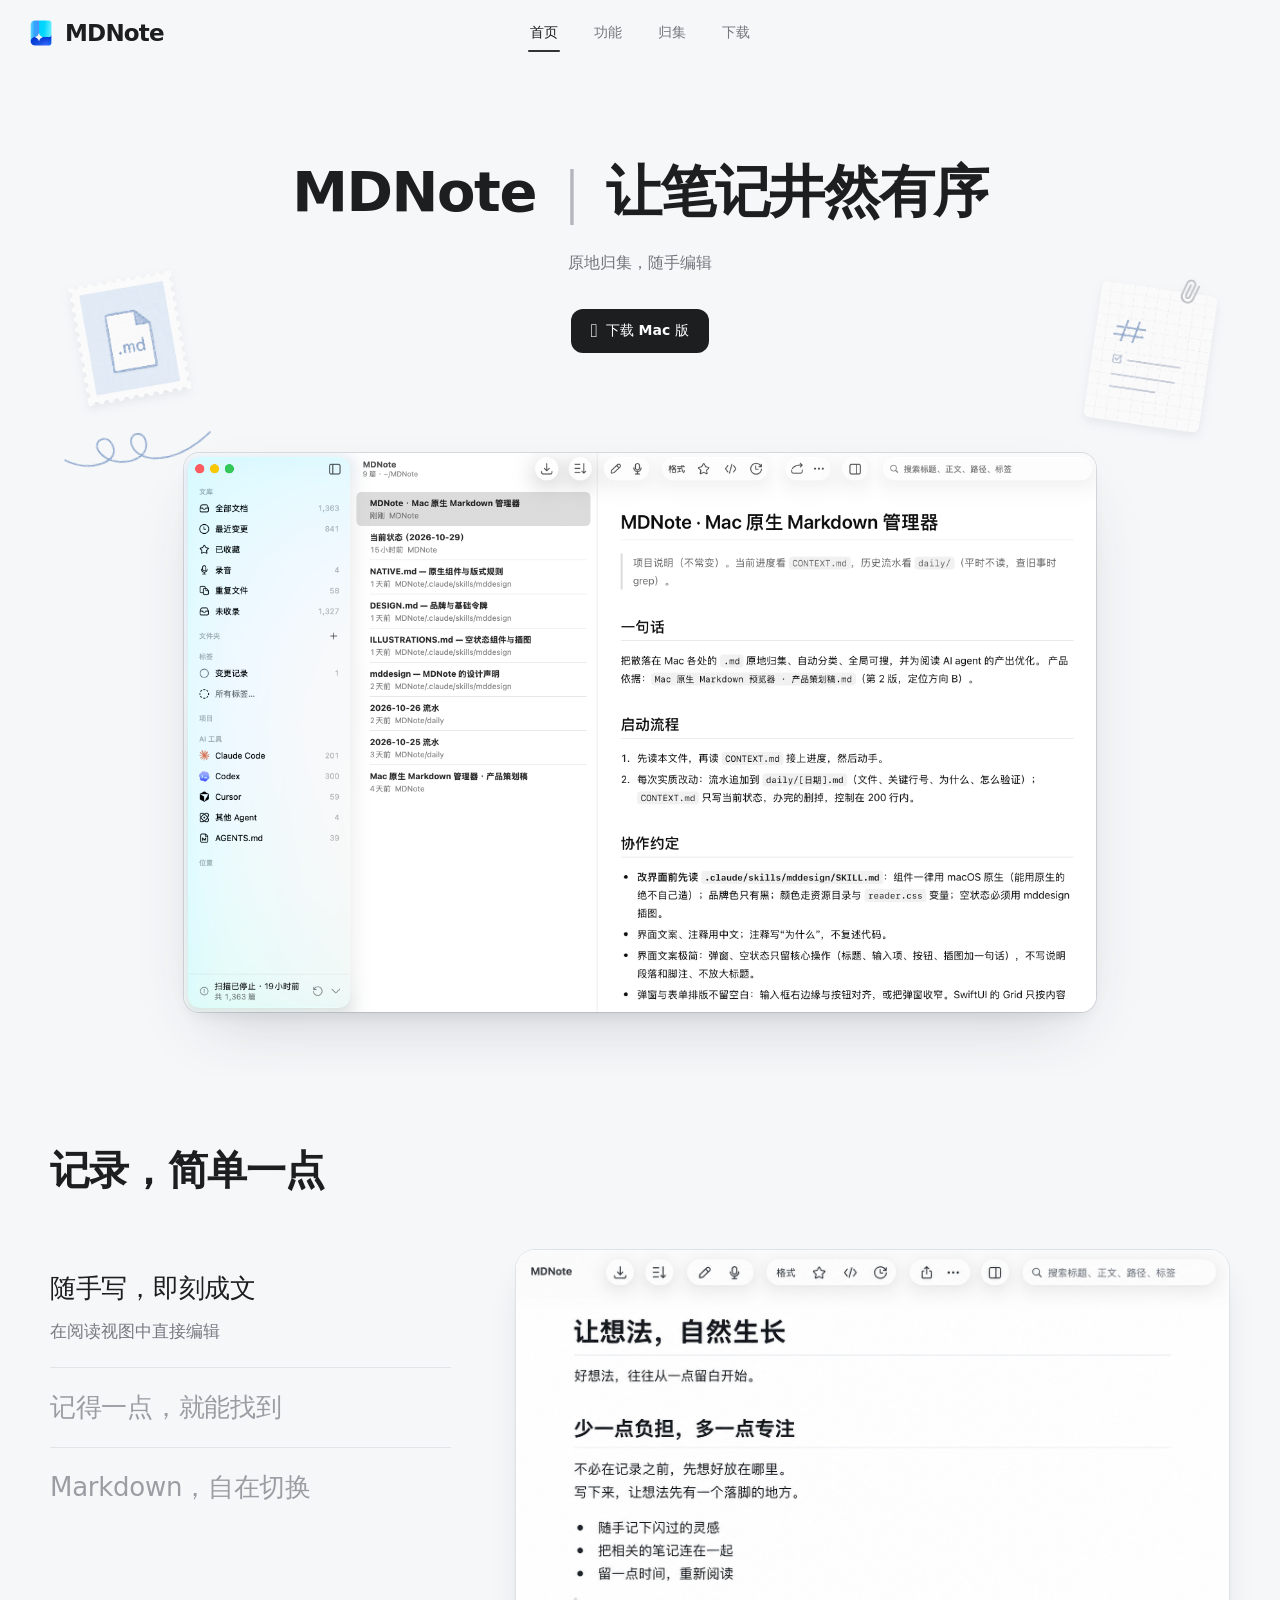
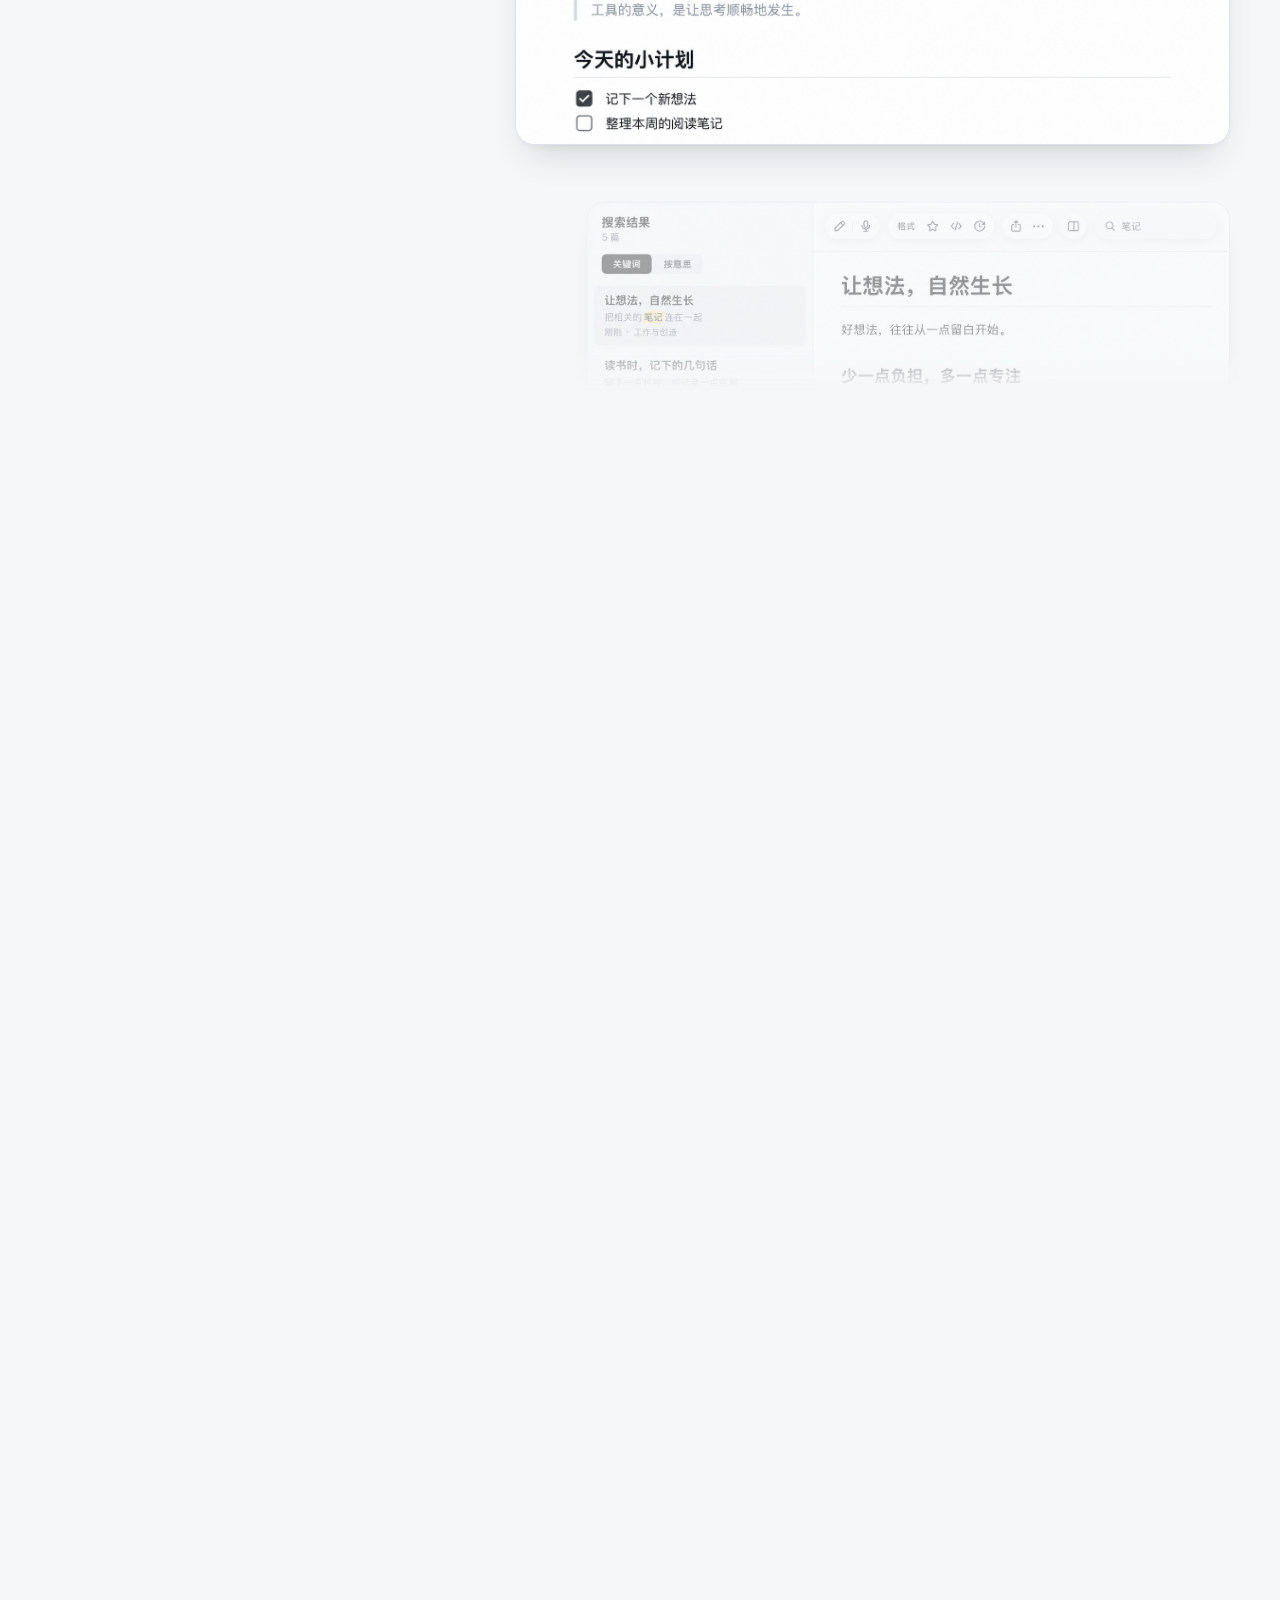
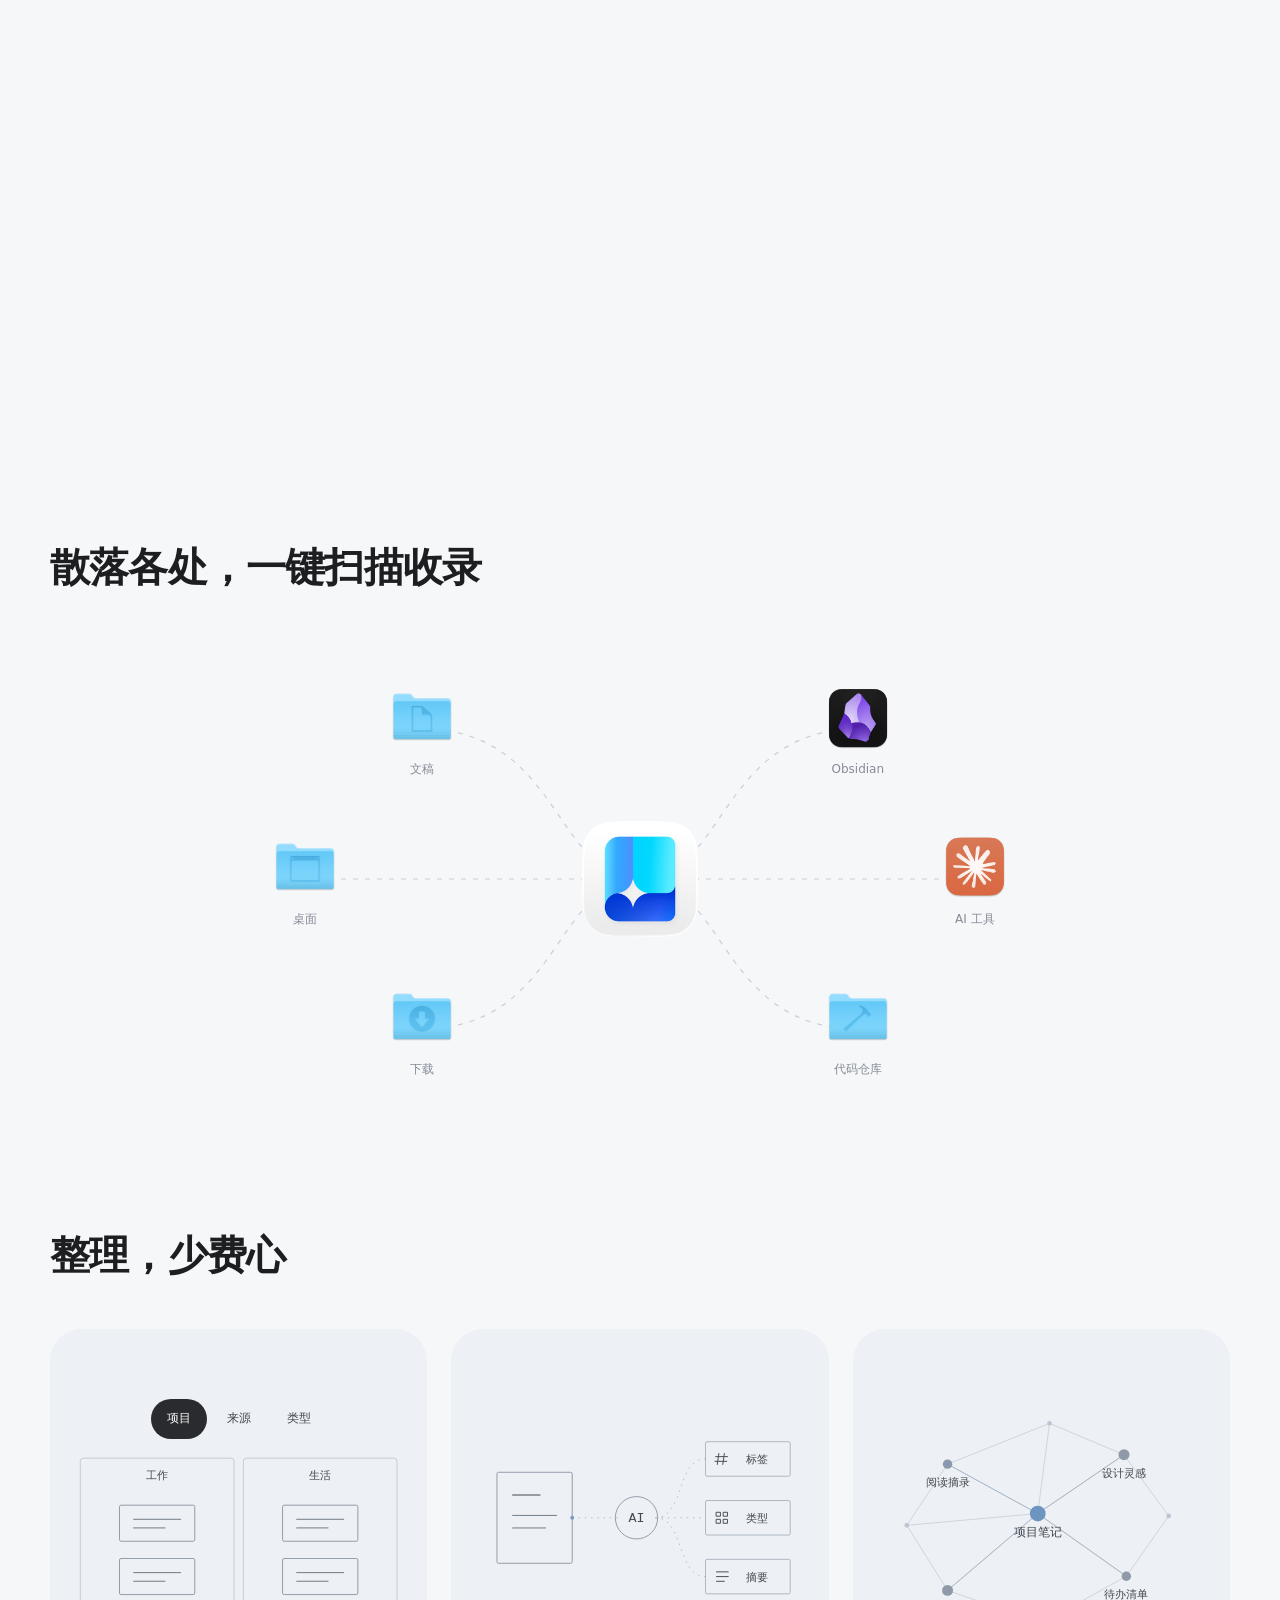
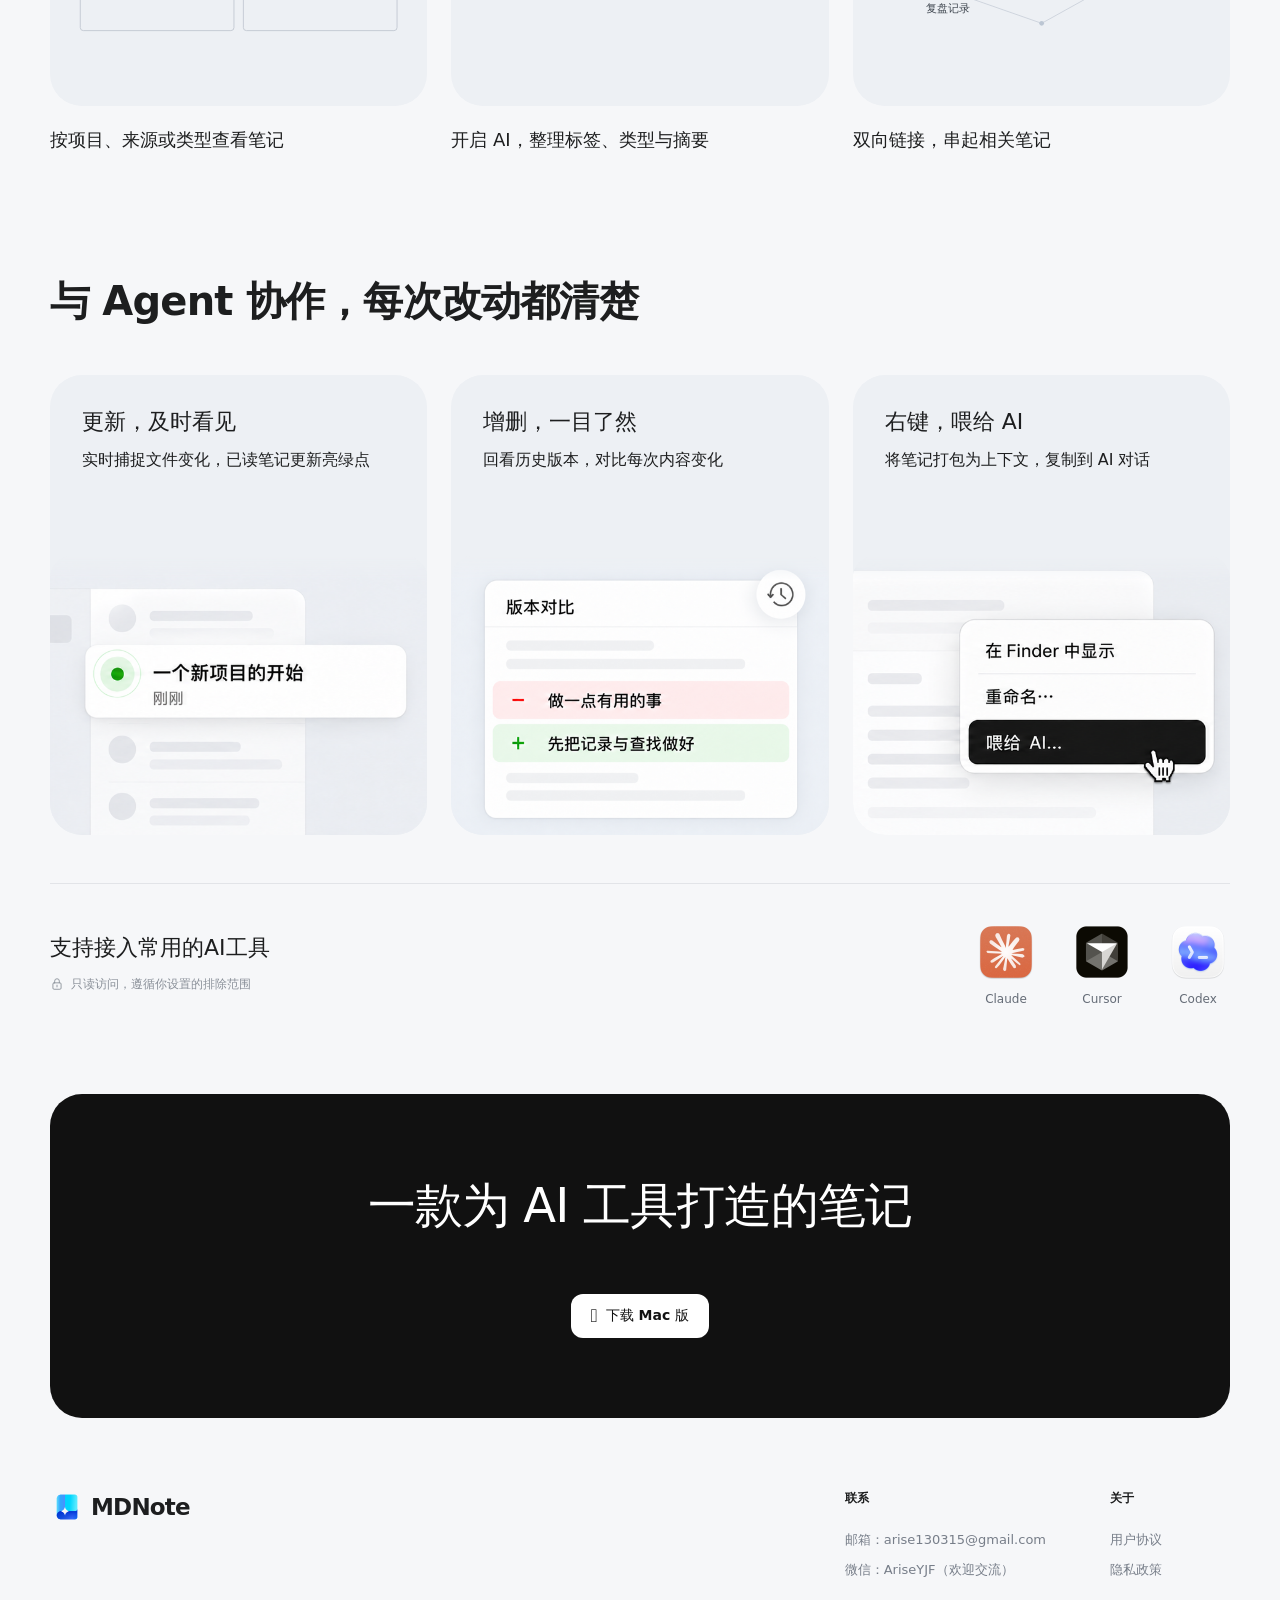
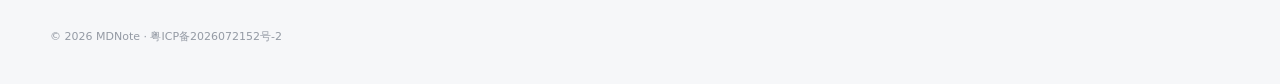
==== commit 462c8753: "同步官网：0.8 下载页与更新清单，隐私政策与用户协议正式版 Co-Authored-By: Claude Opus 5.5 <noreply@anthropic.com>" ====
--- a/index.html
+++ b/index.html
@@ -39,7 +39,7 @@
       </div>
     </section>
 
-    <section class="sources-section wrap" id="sources"><h2>散落各处，汇聚一处</h2>
+    <section class="sources-section wrap" id="sources"><h2>散落各处，一键扫描收录</h2>
       <div class="source-map" role="img" aria-label="文稿、桌面、Obsidian 与 AI 工具中的 Markdown，原地归集到 MDNote">
         <svg viewBox="0 0 900 460" fill="none" aria-hidden="true"><g stroke="currentColor" stroke-width="1.2" stroke-dasharray="5 7"><path d="M232 80C370 80 365 230 450 230M232 380C370 380 365 230 450 230M115 230H450M668 80C530 80 535 230 450 230M668 380C530 380 535 230 450 230M785 230H450"/></g></svg>
         <div class="source-center"><img src="assets/app-icon.png" alt="" width="144" height="144"></div>
